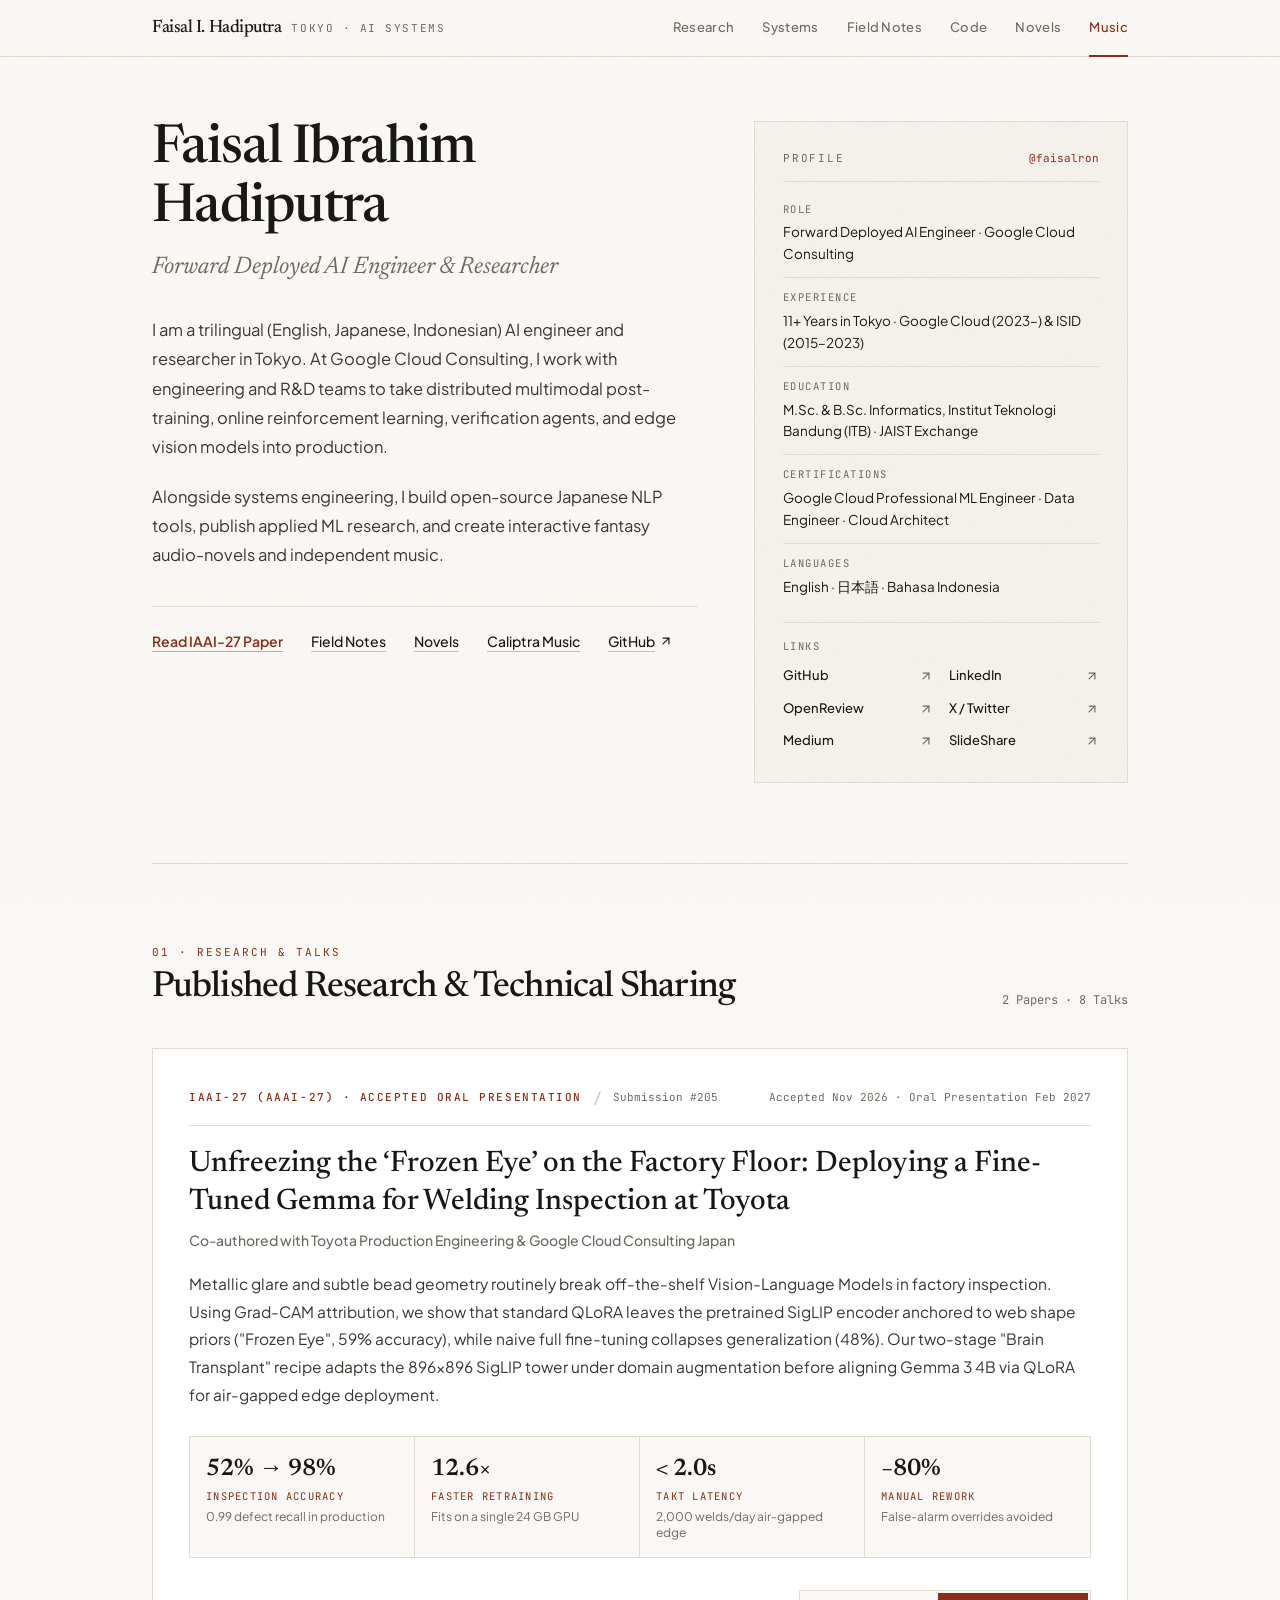
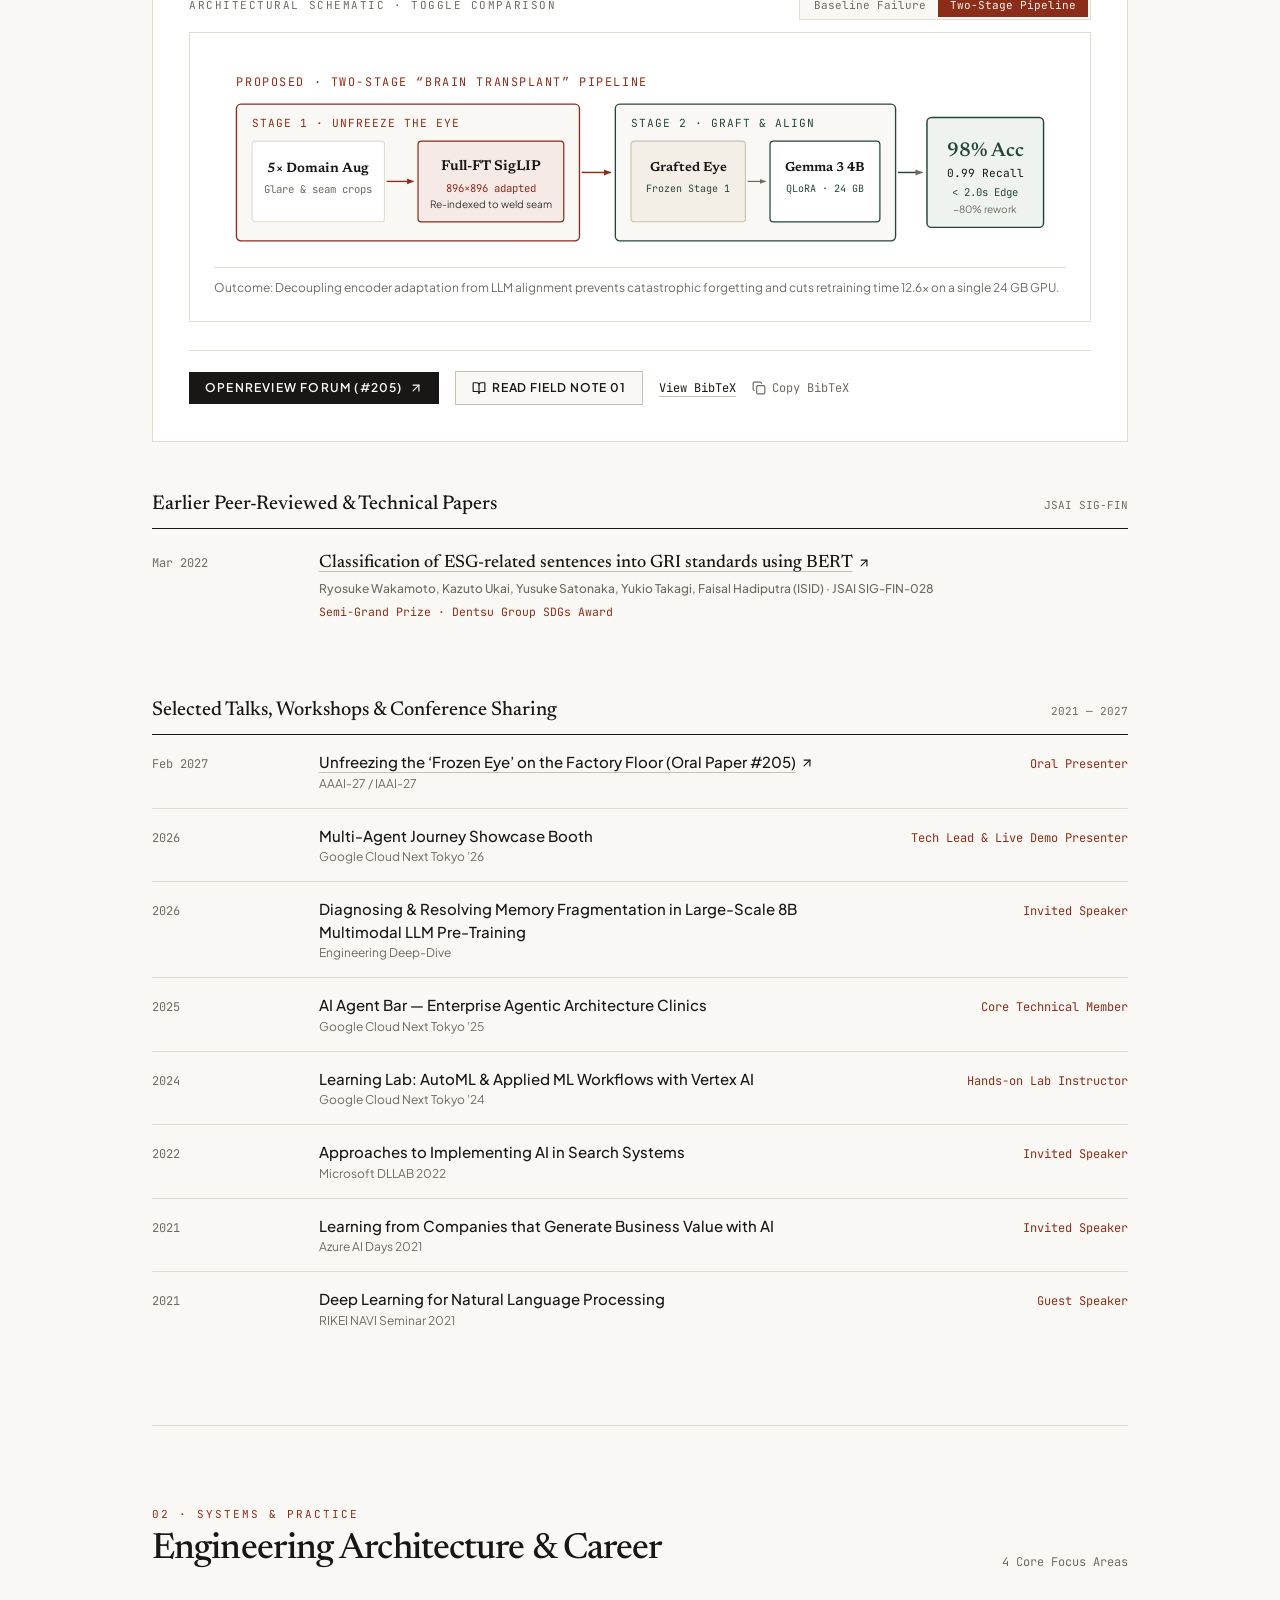
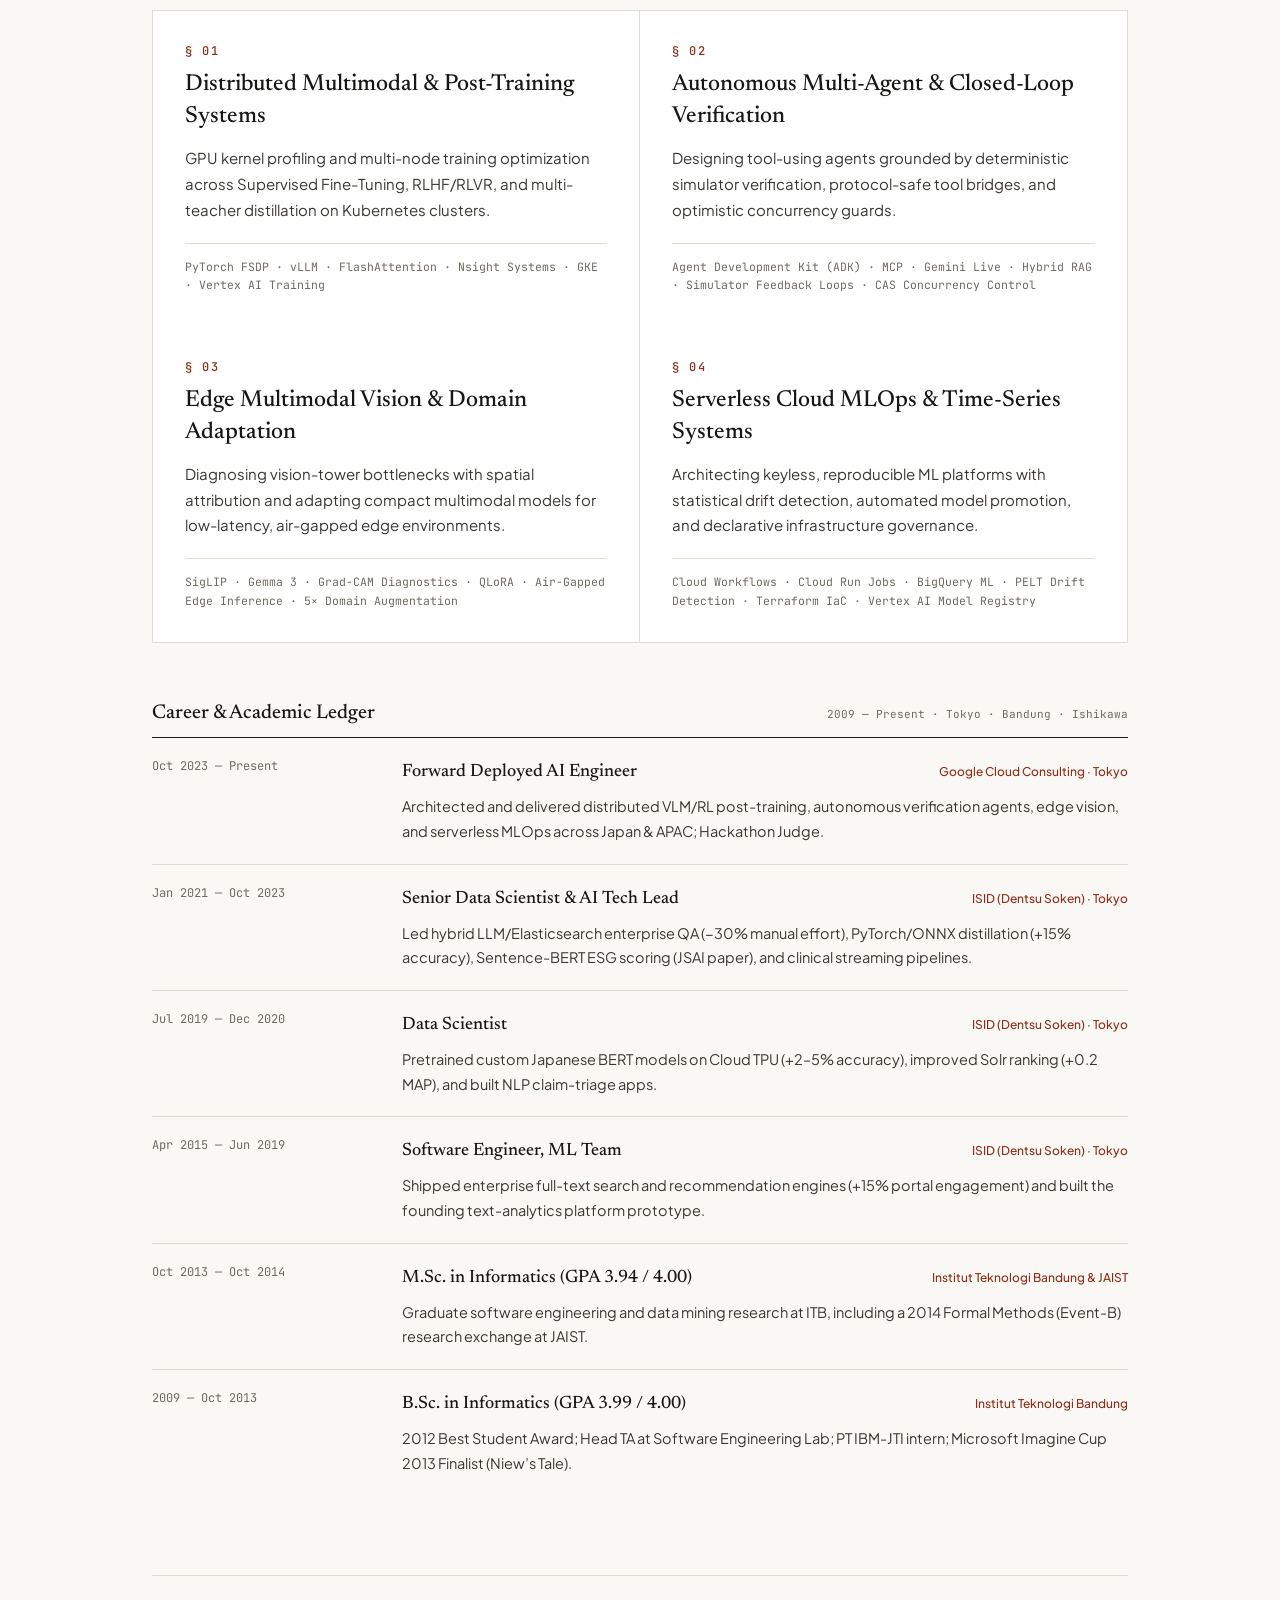
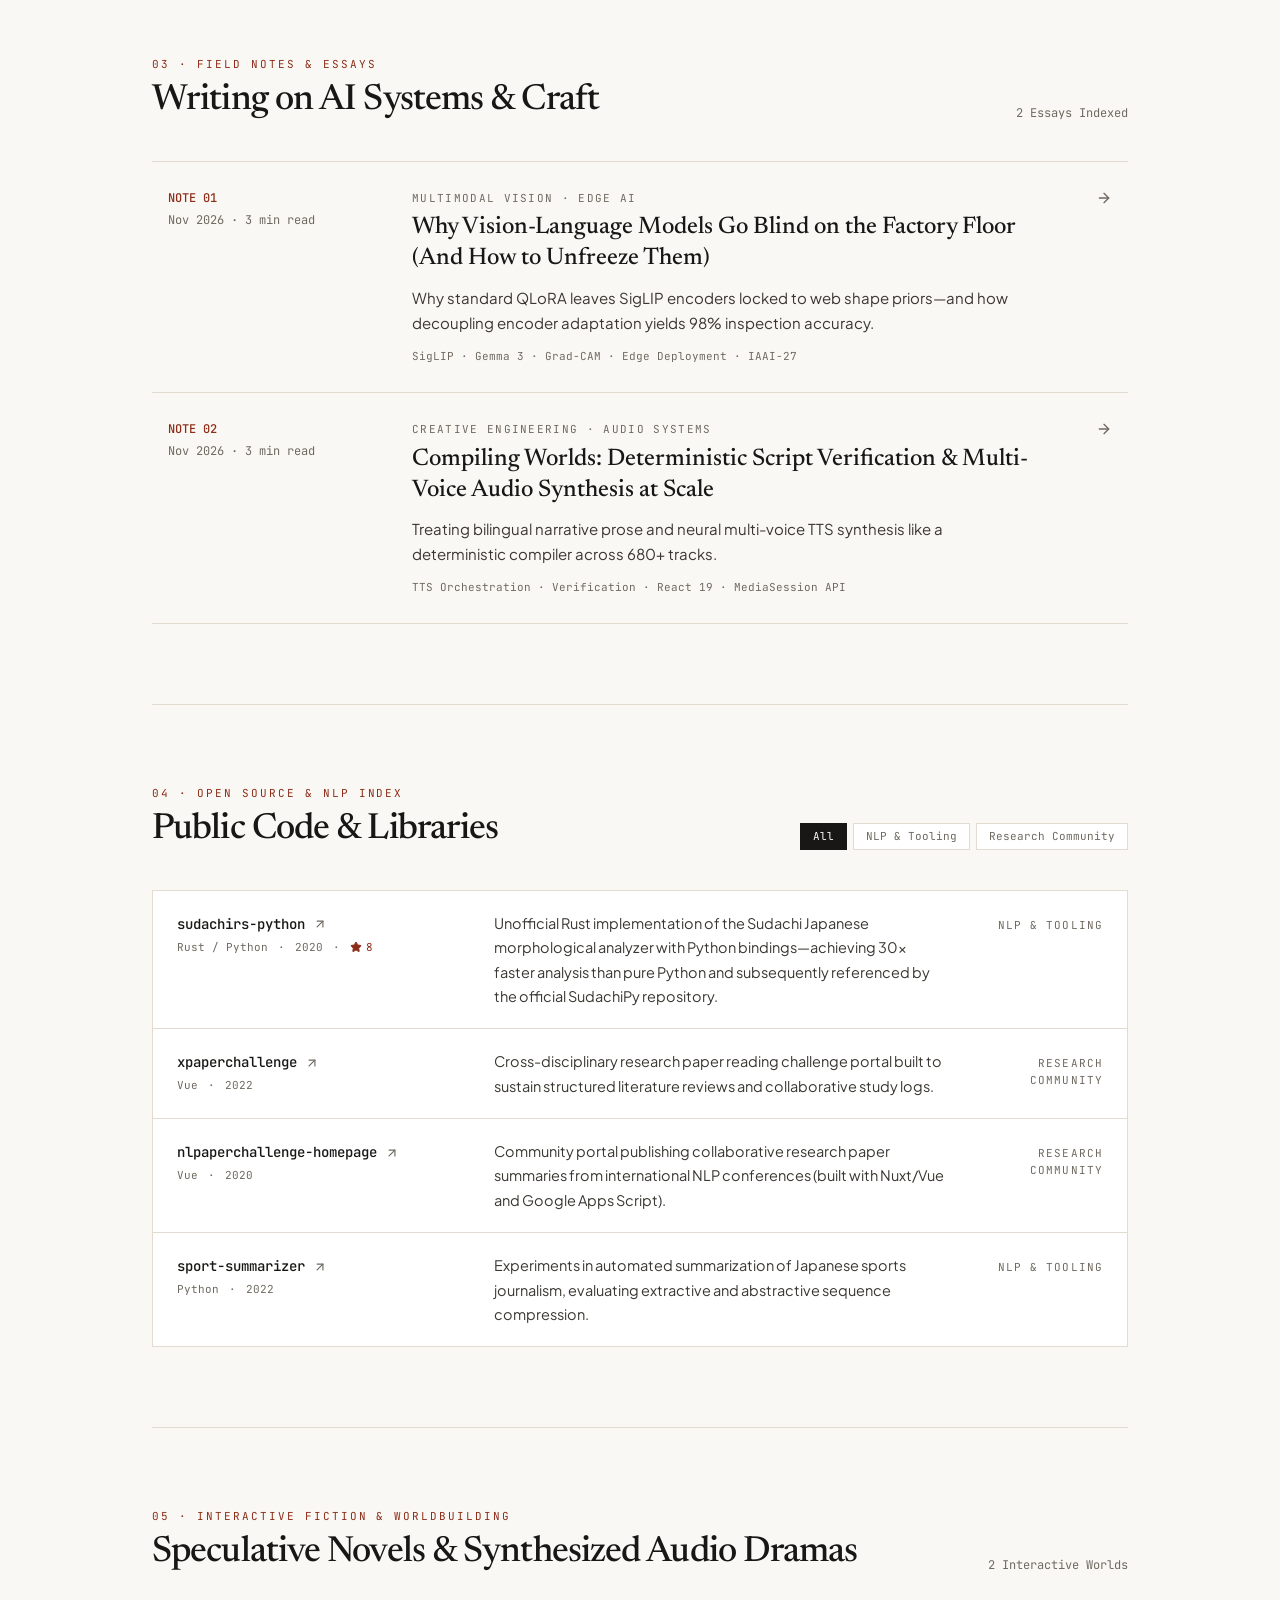
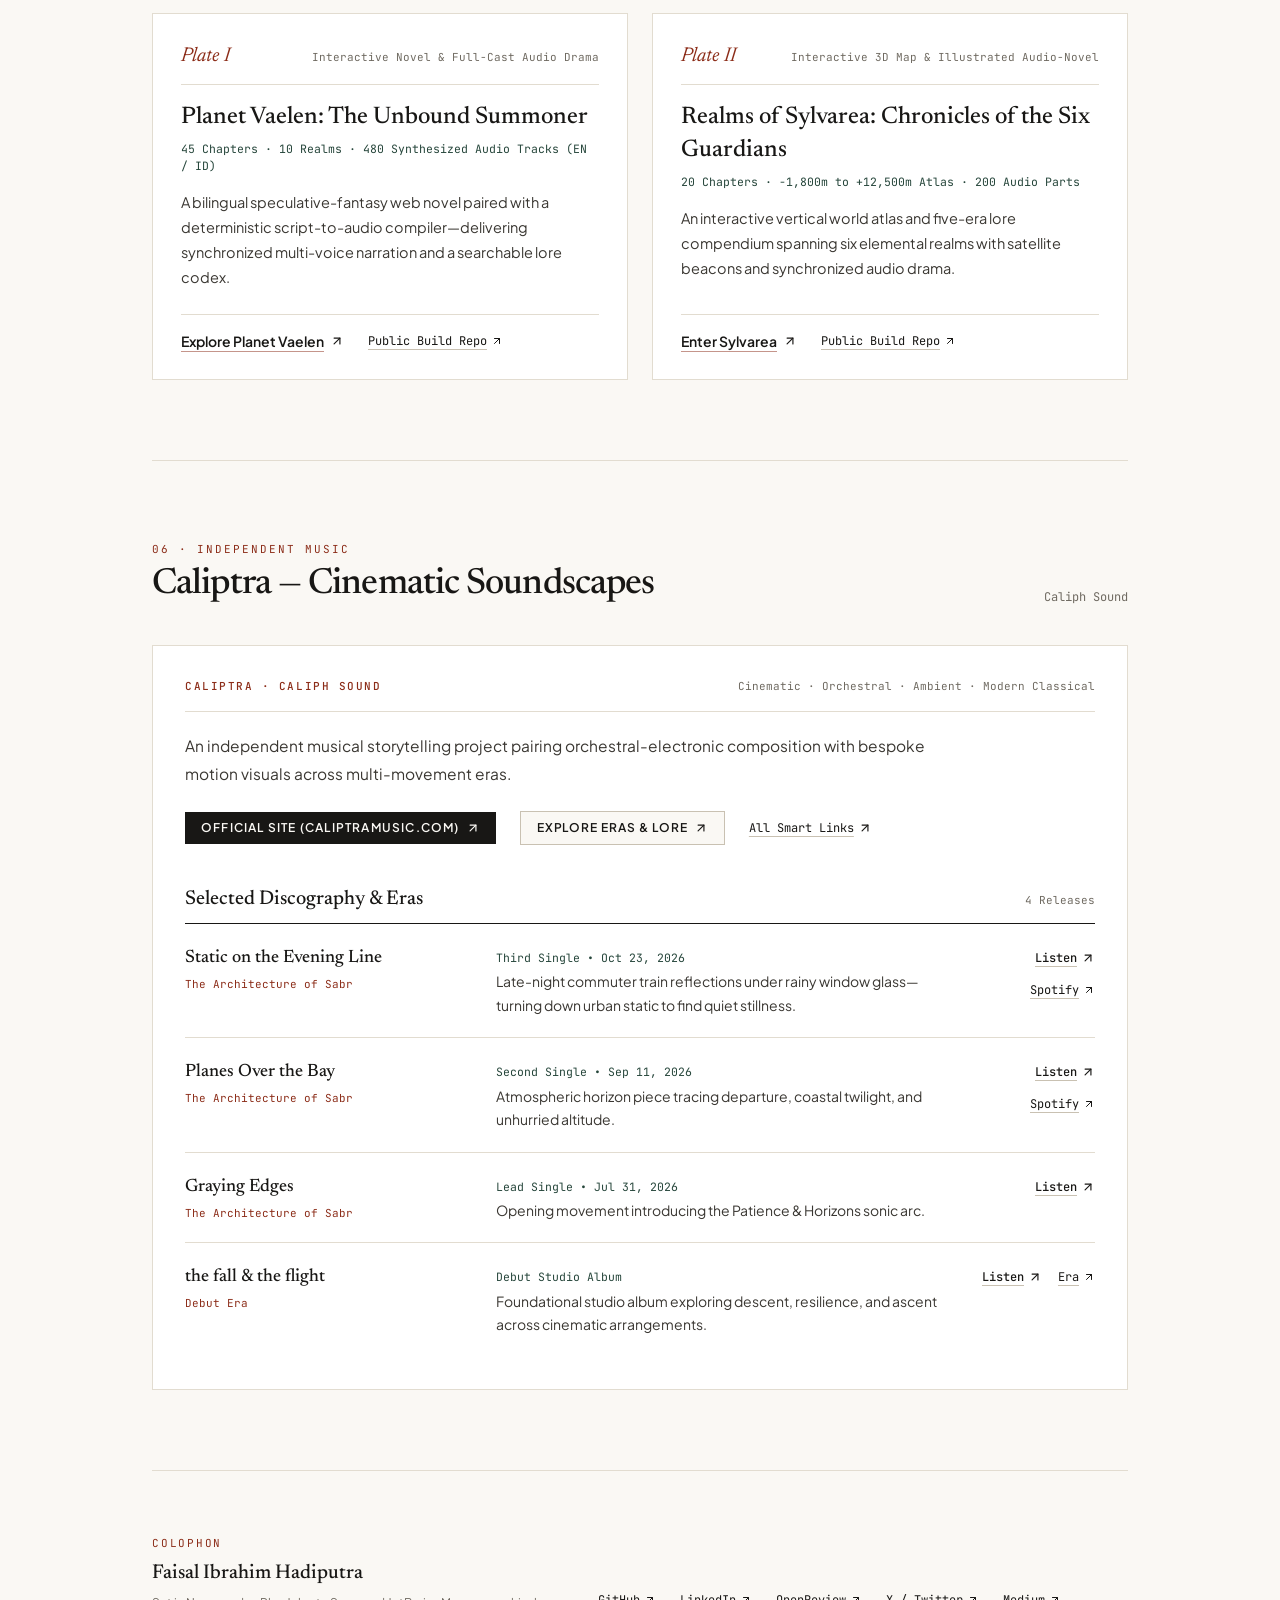
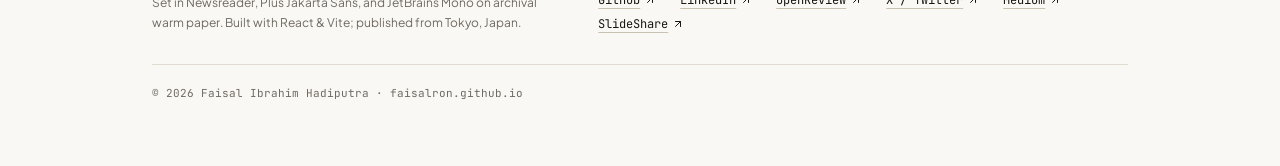
==== index.html @ 66252d09 "chore(deploy): publish production bundle (2026-11-15 04:46:00 UTC)" ====
<!doctype html>
<html lang="en" class="scroll-smooth">
  <head>
    <meta charset="UTF-8" />
    <meta name="viewport" content="width=device-width, initial-scale=1.0" />
    <title>Faisal Ibrahim Hadiputra — Forward Deployed AI Engineer &amp; Researcher</title>
    <meta
      name="description"
      content="Personal website of Faisal Ibrahim Hadiputra, Forward Deployed AI Engineer and Researcher in Tokyo — applied AI research, multimodal &amp; agentic systems, open-source Japanese NLP, interactive audio-novels, and Caliptra music."
    />
    <meta name="author" content="Faisal Ibrahim Hadiputra" />
    <link rel="canonical" href="https://faisalron.github.io/" />
    <link rel="icon" type="image/svg+xml" href="./favicon.svg" />

    <!-- Open Graph -->
    <meta property="og:type" content="profile" />
    <meta property="og:locale" content="en_US" />
    <meta property="og:url" content="https://faisalron.github.io/" />
    <meta property="og:title" content="Faisal Ibrahim Hadiputra — Forward Deployed AI Engineer &amp; Researcher" />
    <meta
      property="og:description"
      content="Applied AI research (IAAI-27 Oral), multimodal &amp; agentic systems, open-source Japanese NLP, interactive fantasy audio-novels, and Caliptra music by Faisal Ibrahim Hadiputra in Tokyo."
    />
    <meta property="og:site_name" content="Faisal Ibrahim Hadiputra" />

    <!-- Twitter / X -->
    <meta name="twitter:card" content="summary" />
    <meta name="twitter:creator" content="@faisal_putra" />
    <meta name="twitter:title" content="Faisal Ibrahim Hadiputra — Forward Deployed AI Engineer &amp; Researcher" />
    <meta
      name="twitter:description"
      content="Applied AI research (IAAI-27 Oral), multimodal &amp; agentic systems, open-source Japanese NLP, interactive fantasy audio-novels, and Caliptra music by Faisal Ibrahim Hadiputra in Tokyo."
    />

    <!-- Typography: Newsreader (Editorial Serif), Plus Jakarta Sans, JetBrains Mono -->
    <link rel="preconnect" href="https://fonts.googleapis.com" />
    <link rel="preconnect" href="https://fonts.gstatic.com" crossorigin />
    <link
      href="https://fonts.googleapis.com/css2?family=JetBrains+Mono:wght@400;500&family=Newsreader:ital,opsz,wght@0,6..72,400;0,6..72,500;0,6..72,600;1,6..72,400;1,6..72,500&family=Plus+Jakarta+Sans:wght@400;500;600;700&display=swap"
      rel="stylesheet"
    />

    <!-- Schema.org JSON-LD Graph -->
    <script type="application/ld+json">
      {
        "@context": "https://schema.org",
        "@graph": [
          {
            "@type": "ProfilePage",
            "@id": "https://faisalron.github.io/#profilepage",
            "url": "https://faisalron.github.io/",
            "name": "Faisal Ibrahim Hadiputra — Forward Deployed AI Engineer & Researcher",
            "dateModified": "2026-11-15",
            "inLanguage": "en",
            "isPartOf": {
              "@id": "https://faisalron.github.io/#website"
            },
            "mainEntity": {
              "@id": "https://faisalron.github.io/#person"
            }
          },
          {
            "@type": "WebSite",
            "@id": "https://faisalron.github.io/#website",
            "url": "https://faisalron.github.io/",
            "name": "Faisal Ibrahim Hadiputra",
            "inLanguage": "en",
            "publisher": {
              "@id": "https://faisalron.github.io/#person"
            }
          },
          {
            "@type": "Person",
            "@id": "https://faisalron.github.io/#person",
            "name": "Faisal Ibrahim Hadiputra",
            "givenName": "Faisal",
            "familyName": "Hadiputra",
            "alternateName": ["Faisal Hadiputra", "faisalron"],
            "url": "https://faisalron.github.io/",
            "jobTitle": "Forward Deployed AI Engineer",
            "description": "Trilingual Forward Deployed AI Engineer and Researcher at Google Cloud Consulting in Tokyo specializing in multimodal vision-language models, agentic verification, cloud MLOps, and Japanese NLP.",
            "worksFor": {
              "@type": "Organization",
              "name": "Google Cloud Consulting"
            },
            "alumniOf": [
              {
                "@type": "CollegeOrUniversity",
                "name": "Institut Teknologi Bandung"
              },
              {
                "@type": "CollegeOrUniversity",
                "name": "Japan Advanced Institute of Science and Technology"
              }
            ],
            "homeLocation": {
              "@type": "Place",
              "name": "Tokyo, Japan"
            },
            "knowsLanguage": ["en", "ja", "id"],
            "knowsAbout": [
              "Artificial Intelligence",
              "Vision-Language Models",
              "Multimodal Machine Learning",
              "Agentic AI Systems",
              "Natural Language Processing",
              "Cloud MLOps"
            ],
            "hasCredential": [
              {
                "@type": "EducationalOccupationalCredential",
                "credentialCategory": "certification",
                "name": "Google Cloud Professional Machine Learning Engineer",
                "recognizedBy": {
                  "@type": "Organization",
                  "name": "Google Cloud"
                }
              },
              {
                "@type": "EducationalOccupationalCredential",
                "credentialCategory": "certification",
                "name": "Google Cloud Professional Data Engineer",
                "recognizedBy": {
                  "@type": "Organization",
                  "name": "Google Cloud"
                }
              },
              {
                "@type": "EducationalOccupationalCredential",
                "credentialCategory": "certification",
                "name": "Google Cloud Professional Cloud Architect",
                "recognizedBy": {
                  "@type": "Organization",
                  "name": "Google Cloud"
                }
              }
            ],
            "sameAs": [
              "https://github.com/faisalron",
              "https://www.linkedin.com/in/faisal-hadiputra-06653a82/",
              "https://openreview.net/forum?id=CTrI8fFApP",
              "https://x.com/faisal_putra",
              "https://medium.com/@faisalhadiputra",
              "https://www.slideshare.net/FaisalHadiputra",
              "https://caliptramusic.com/"
            ]
          },
          {
            "@type": "ScholarlyArticle",
            "@id": "https://faisalron.github.io/#paper-iaai27",
            "headline": "Unfreezing the 'Frozen Eye' on the Factory Floor: Deploying a Fine-Tuned Gemma for Welding Inspection at Toyota",
            "url": "https://openreview.net/forum?id=CTrI8fFApP",
            "datePublished": "2026-11",
            "author": {
              "@id": "https://faisalron.github.io/#person"
            }
          },
          {
            "@type": "ScholarlyArticle",
            "@id": "https://faisalron.github.io/#paper-jsai2022",
            "headline": "Classification of ESG-related sentences into GRI standards using BERT",
            "url": "https://www.jstage.jst.go.jp/article/jsaisigtwo/2022/FIN-028/2022_144/_article/-char/en",
            "datePublished": "2022-03-12",
            "author": {
              "@id": "https://faisalron.github.io/#person"
            }
          },
          {
            "@type": "TechArticle",
            "@id": "https://faisalron.github.io/#note-frozen-eye",
            "headline": "Why Vision-Language Models Go Blind on the Factory Floor (And How to Unfreeze Them)",
            "url": "https://faisalron.github.io/#note/unfreezing-the-frozen-eye",
            "datePublished": "2026-11",
            "author": {
              "@id": "https://faisalron.github.io/#person"
            }
          },
          {
            "@type": "TechArticle",
            "@id": "https://faisalron.github.io/#note-audiobooks",
            "headline": "Compiling Worlds: Deterministic Script Verification & Multi-Voice Audio Synthesis at Scale",
            "url": "https://faisalron.github.io/#note/engineering-interactive-audiobooks",
            "datePublished": "2026-11",
            "author": {
              "@id": "https://faisalron.github.io/#person"
            }
          },
          {
            "@type": "SoftwareSourceCode",
            "@id": "https://faisalron.github.io/#repo-sudachirs-python",
            "name": "sudachirs-python",
            "codeRepository": "https://github.com/faisalron/sudachirs-python",
            "programmingLanguage": ["Rust", "Python"],
            "author": {
              "@id": "https://faisalron.github.io/#person"
            }
          },
          {
            "@type": "CreativeWork",
            "@id": "https://faisalron.github.io/#world-vaelen",
            "name": "Planet Vaelen: The Unbound Summoner",
            "url": "https://faisalron.github.io/ren_website-public/",
            "author": {
              "@id": "https://faisalron.github.io/#person"
            }
          },
          {
            "@type": "CreativeWork",
            "@id": "https://faisalron.github.io/#world-sylvarea",
            "name": "Realms of Sylvarea: Chronicles of the Six Guardians",
            "url": "https://faisalron.github.io/sylvarea_website-public/",
            "author": {
              "@id": "https://faisalron.github.io/#person"
            }
          },
          {
            "@type": "MusicGroup",
            "@id": "https://caliptramusic.com/#artist",
            "name": "Caliptra",
            "url": "https://caliptramusic.com/",
            "founder": {
              "@id": "https://faisalron.github.io/#person"
            },
            "genre": ["Cinematic", "Orchestral", "Ambient", "Modern Classical"]
          }
        ]
      }
    </script>
    <script type="module" crossorigin src="./assets/index-DHtg42k3.js"></script>
    <link rel="stylesheet" crossorigin href="./assets/index-CsmoCLH0.css">
  </head>
  <body class="bg-[#FAF8F4] text-[#3A3732] antialiased selection:bg-[#F5EAE6] selection:text-[#8C2D19]">
    <div id="root"></div>
  </body>
</html>
---- assets/index-CsmoCLH0.css ----
@layer properties{@supports (((-webkit-hyphens:none)) and (not (margin-trim:inline))) or ((-moz-orient:inline) and (not (color:rgb(from red r g b)))){*,:before,:after,::backdrop{--tw-space-y-reverse:0;--tw-divide-x-reverse:0;--tw-border-style:solid;--tw-divide-y-reverse:0;--tw-leading:initial;--tw-font-weight:initial;--tw-tracking:initial;--tw-backdrop-blur:initial;--tw-backdrop-brightness:initial;--tw-backdrop-contrast:initial;--tw-backdrop-grayscale:initial;--tw-backdrop-hue-rotate:initial;--tw-backdrop-invert:initial;--tw-backdrop-opacity:initial;--tw-backdrop-saturate:initial;--tw-backdrop-sepia:initial;--tw-duration:initial;--tw-ease:initial;--tw-translate-x:0;--tw-translate-y:0;--tw-translate-z:0}}}@layer theme{:root,:host{--font-sans:-apple-system, BlinkMacSystemFont, "Segoe UI", Roboto, "Helvetica Neue", "Noto Sans", Arial, sans-serif, "Apple Color Emoji", "Segoe UI Emoji", "Segoe UI Symbol", "Noto Color Emoji";--font-mono:ui-monospace, SFMono-Regular, Menlo, Monaco, Consolas, "Liberation Mono", "Courier New", monospace;--spacing:.25rem;--container-md:28rem;--container-3xl:48rem;--text-xs:.75rem;--text-xs--line-height:calc(1 / .75);--text-sm:.875rem;--text-sm--line-height:calc(1.25 / .875);--text-lg:1.125rem;--text-lg--line-height:calc(1.75 / 1.125);--text-xl:1.25rem;--text-xl--line-height:calc(1.75 / 1.25);--text-2xl:1.5rem;--text-2xl--line-height:calc(2 / 1.5);--text-3xl:1.875rem;--text-3xl--line-height: 1.2 ;--text-4xl:2.25rem;--text-4xl--line-height:calc(2.5 / 2.25);--font-weight-medium:500;--font-weight-semibold:600;--tracking-tight:-.025em;--tracking-wide:.025em;--tracking-wider:.05em;--leading-snug:1.375;--leading-relaxed:1.625;--ease-out:cubic-bezier(0, 0, .2, 1);--blur-md:12px;--default-transition-duration:.15s;--default-transition-timing-function:cubic-bezier(.4, 0, .2, 1);--default-font-family:var(--font-sans);--default-mono-font-family:var(--font-mono)}}@layer base{*,:after,:before,::backdrop{box-sizing:border-box;border:0 solid;margin:0;padding:0}::file-selector-button{box-sizing:border-box;border:0 solid;margin:0;padding:0}html,:host{-webkit-text-size-adjust:100%;tab-size:4;line-height:1.5;font-family:var(--default-font-family,-apple-system, BlinkMacSystemFont, "Segoe UI", Roboto, "Helvetica Neue", "Noto Sans", Arial, sans-serif, "Apple Color Emoji", "Segoe UI Emoji", "Segoe UI Symbol", "Noto Color Emoji");font-feature-settings:var(--default-font-feature-settings,normal);font-variation-settings:var(--default-font-variation-settings,normal);-webkit-tap-highlight-color:transparent}hr{height:0;color:inherit;border-top-width:1px}abbr:where([title]){-webkit-text-decoration:underline dotted;text-decoration:underline dotted}h1,h2,h3,h4,h5,h6{font-size:inherit;font-weight:inherit}a{color:inherit;-webkit-text-decoration:inherit;text-decoration:inherit}b,strong{font-weight:bolder}code,kbd,samp,pre{font-family:var(--default-mono-font-family,ui-monospace, SFMono-Regular, Menlo, Monaco, Consolas, "Liberation Mono", "Courier New", monospace);font-feature-settings:var(--default-mono-font-feature-settings,normal);font-variation-settings:var(--default-mono-font-variation-settings,normal);font-size:1em}small{font-size:80%}sub,sup{vertical-align:baseline;font-size:75%;line-height:0;position:relative}sub{bottom:-.25em}sup{top:-.5em}table{text-indent:0;border-color:inherit;border-collapse:collapse}:-moz-focusring:where(:not(iframe)){outline:auto}progress{vertical-align:baseline}summary{display:list-item}ol,ul,menu{list-style:none}img,svg,video,canvas,audio,iframe,embed,object{vertical-align:middle;display:block}img,video{max-width:100%;height:auto}button,input,select,optgroup,textarea{font:inherit;font-feature-settings:inherit;font-variation-settings:inherit;letter-spacing:inherit;color:inherit;opacity:1;background-color:#0000;border-radius:0}::file-selector-button{font:inherit;font-feature-settings:inherit;font-variation-settings:inherit;letter-spacing:inherit;color:inherit;opacity:1;background-color:#0000;border-radius:0}:where(select:is([multiple],[size])) optgroup{font-weight:bolder}:where(select:is([multiple],[size])) optgroup option{padding-inline-start:20px}::file-selector-button{margin-inline-end:4px}::placeholder{opacity:1}@supports (not ((-webkit-appearance:-apple-pay-button))) or (contain-intrinsic-size:1px){::placeholder{color:currentColor}@supports (color:color-mix(in lab,red,red)){::placeholder{color:color-mix(in oklab,currentcolor 50%,transparent)}}}textarea{resize:vertical}::-webkit-search-decoration{-webkit-appearance:none}::-webkit-date-and-time-value{min-height:1lh;text-align:inherit}::-webkit-datetime-edit{display:inline-flex}::-webkit-datetime-edit-fields-wrapper{padding:0}::-webkit-datetime-edit{padding-block:0}::-webkit-datetime-edit-year-field{padding-block:0}::-webkit-datetime-edit-month-field{padding-block:0}::-webkit-datetime-edit-day-field{padding-block:0}::-webkit-datetime-edit-hour-field{padding-block:0}::-webkit-datetime-edit-minute-field{padding-block:0}::-webkit-datetime-edit-second-field{padding-block:0}::-webkit-datetime-edit-millisecond-field{padding-block:0}::-webkit-datetime-edit-meridiem-field{padding-block:0}::-webkit-calendar-picker-indicator{line-height:1}:-moz-ui-invalid{box-shadow:none}button,input:where([type=button],[type=reset],[type=submit]){appearance:button}::file-selector-button{appearance:button}::-webkit-inner-spin-button{height:auto}::-webkit-outer-spin-button{height:auto}[hidden]:where(:not([hidden=until-found])){display:none!important}html{background-color:var(--bg-paper);color:var(--ink-body);font-feature-settings:"kern" 1,"liga" 1;-webkit-font-smoothing:antialiased;-moz-osx-font-smoothing:grayscale;font-family:Plus Jakarta Sans,-apple-system,BlinkMacSystemFont,Segoe UI,sans-serif}body{background-color:var(--bg-paper);color:var(--ink-body);position:relative;overflow-x:hidden}h1,h2,h3,h4,.font-serif-editorial{font-feature-settings:"kern" 1,"liga" 1,"onum" 1;font-family:Newsreader,Georgia,Times New Roman,serif}code,pre,.font-mono-editorial{font-variant-numeric:tabular-nums;font-family:JetBrains Mono,ui-monospace,SFMono-Regular,Menlo,Monaco,Consolas,monospace}}@layer components;@layer utilities{.visible{visibility:visible}.absolute{position:absolute}.relative{position:relative}.static{position:static}.sticky{position:sticky}.inset-x-0{inset-inline:0}.top-0{top:0}.-bottom-\[15px\]{bottom:-15px}.z-30{z-index:30}.mx-auto{margin-inline:auto}.mt-0\.5{margin-top:calc(var(--spacing) * .5)}.mt-1{margin-top:var(--spacing)}.mt-1\.5{margin-top:calc(var(--spacing) * 1.5)}.mt-2{margin-top:calc(var(--spacing) * 2)}.mt-2\.5{margin-top:calc(var(--spacing) * 2.5)}.mt-3{margin-top:calc(var(--spacing) * 3)}.mt-4{margin-top:calc(var(--spacing) * 4)}.mt-5{margin-top:calc(var(--spacing) * 5)}.mt-6{margin-top:calc(var(--spacing) * 6)}.mt-7{margin-top:calc(var(--spacing) * 7)}.mt-8{margin-top:calc(var(--spacing) * 8)}.mt-9{margin-top:calc(var(--spacing) * 9)}.mt-10{margin-top:calc(var(--spacing) * 10)}.mt-12{margin-top:calc(var(--spacing) * 12)}.mt-14{margin-top:calc(var(--spacing) * 14)}.mb-3{margin-bottom:calc(var(--spacing) * 3)}.block{display:block}.contents{display:contents}.flex{display:flex}.grid{display:grid}.hidden{display:none}.inline-flex{display:inline-flex}.h-3{height:calc(var(--spacing) * 3)}.h-3\.5{height:calc(var(--spacing) * 3.5)}.h-4{height:calc(var(--spacing) * 4)}.h-9{height:calc(var(--spacing) * 9)}.h-\[1\.5px\]{height:1.5px}.h-\[2px\]{height:2px}.h-auto{height:auto}.h-full{height:100%}.min-h-screen{min-height:100vh}.w-3{width:calc(var(--spacing) * 3)}.w-3\.5{width:calc(var(--spacing) * 3.5)}.w-4{width:calc(var(--spacing) * 4)}.w-9{width:calc(var(--spacing) * 9)}.w-full{width:100%}.max-w-3xl{max-width:var(--container-3xl)}.max-w-\[740px\]{max-width:740px}.max-w-\[1040px\]{max-width:1040px}.max-w-md{max-width:var(--container-md)}.shrink-0{flex-shrink:0}.grid-cols-1{grid-template-columns:repeat(1,minmax(0,1fr))}.grid-cols-2{grid-template-columns:repeat(2,minmax(0,1fr))}.flex-col{flex-direction:column}.flex-wrap{flex-wrap:wrap}.items-baseline{align-items:baseline}.items-center{align-items:center}.justify-between{justify-content:space-between}.justify-center{justify-content:center}.justify-end{justify-content:flex-end}.gap-1{gap:var(--spacing)}.gap-1\.5{gap:calc(var(--spacing) * 1.5)}.gap-2{gap:calc(var(--spacing) * 2)}.gap-2\.5{gap:calc(var(--spacing) * 2.5)}.gap-3{gap:calc(var(--spacing) * 3)}.gap-4{gap:calc(var(--spacing) * 4)}.gap-6{gap:calc(var(--spacing) * 6)}.gap-7{gap:calc(var(--spacing) * 7)}.gap-8{gap:calc(var(--spacing) * 8)}.gap-12{gap:calc(var(--spacing) * 12)}:where(.space-y-4>:not(:last-child)){--tw-space-y-reverse:0;margin-block-start:calc(calc(var(--spacing) * 4) * var(--tw-space-y-reverse));margin-block-end:calc(calc(var(--spacing) * 4) * calc(1 - var(--tw-space-y-reverse)))}:where(.space-y-5>:not(:last-child)){--tw-space-y-reverse:0;margin-block-start:calc(calc(var(--spacing) * 5) * var(--tw-space-y-reverse));margin-block-end:calc(calc(var(--spacing) * 5) * calc(1 - var(--tw-space-y-reverse)))}:where(.space-y-10>:not(:last-child)){--tw-space-y-reverse:0;margin-block-start:calc(calc(var(--spacing) * 10) * var(--tw-space-y-reverse));margin-block-end:calc(calc(var(--spacing) * 10) * calc(1 - var(--tw-space-y-reverse)))}.gap-x-3{column-gap:calc(var(--spacing) * 3)}.gap-x-4{column-gap:calc(var(--spacing) * 4)}.gap-x-6{column-gap:calc(var(--spacing) * 6)}.gap-x-7{column-gap:calc(var(--spacing) * 7)}.gap-y-1{row-gap:var(--spacing)}.gap-y-2{row-gap:calc(var(--spacing) * 2)}.gap-y-3{row-gap:calc(var(--spacing) * 3)}:where(.divide-x>:not(:last-child)){--tw-divide-x-reverse:0;border-inline-style:var(--tw-border-style);border-inline-start-width:calc(1px * var(--tw-divide-x-reverse));border-inline-end-width:calc(1px * calc(1 - var(--tw-divide-x-reverse)))}:where(.divide-y>:not(:last-child)){--tw-divide-y-reverse:0;border-bottom-style:var(--tw-border-style);border-top-style:var(--tw-border-style);border-top-width:calc(1px * var(--tw-divide-y-reverse));border-bottom-width:calc(1px * calc(1 - var(--tw-divide-y-reverse)))}:where(.divide-\[\#E2DCD0\]>:not(:last-child)){border-color:#e2dcd0}.overflow-hidden{overflow:hidden}.overflow-x-auto{overflow-x:auto}.scroll-smooth{scroll-behavior:smooth}.border{border-style:var(--tw-border-style);border-width:1px}.border-y{border-block-style:var(--tw-border-style);border-block-width:1px}.border-t{border-top-style:var(--tw-border-style);border-top-width:1px}.border-b{border-bottom-style:var(--tw-border-style);border-bottom-width:1px}.border-l-2{border-left-style:var(--tw-border-style);border-left-width:2px}.border-\[\#8C2D19\]{border-color:#8c2d19}.border-\[\#181715\]{border-color:#181715}.border-\[\#C9C1B2\]{border-color:#c9c1b2}.border-\[\#E2DCD0\]{border-color:#e2dcd0}.border-transparent{border-color:#0000}.bg-\[\#8C2D19\]{background-color:#8c2d19}.bg-\[\#181715\]{background-color:#181715}.bg-\[\#E2DCD0\]\/60{background-color:#e2dcd099}.bg-\[\#F3EFE7\]\/65{background-color:#f3efe7a6}.bg-\[\#F3EFE7\]\/75{background-color:#f3efe7bf}.bg-\[\#FAF8F4\]{background-color:#faf8f4}.bg-\[\#FAF8F4\]\/92{background-color:#faf8f4eb}.bg-\[\#FFFFFF\]{background-color:#fff}.fill-current{fill:currentColor}.p-0\.5{padding:calc(var(--spacing) * .5)}.p-4{padding:calc(var(--spacing) * 4)}.p-5{padding:calc(var(--spacing) * 5)}.p-6{padding:calc(var(--spacing) * 6)}.px-3{padding-inline:calc(var(--spacing) * 3)}.px-4{padding-inline:calc(var(--spacing) * 4)}.px-5{padding-inline:calc(var(--spacing) * 5)}.py-0\.5{padding-block:calc(var(--spacing) * .5)}.py-1{padding-block:var(--spacing)}.py-1\.5{padding-block:calc(var(--spacing) * 1.5)}.py-2{padding-block:calc(var(--spacing) * 2)}.py-2\.5{padding-block:calc(var(--spacing) * 2.5)}.py-3{padding-block:calc(var(--spacing) * 3)}.py-3\.5{padding-block:calc(var(--spacing) * 3.5)}.py-4{padding-block:calc(var(--spacing) * 4)}.py-5{padding-block:calc(var(--spacing) * 5)}.py-7{padding-block:calc(var(--spacing) * 7)}.py-12{padding-block:calc(var(--spacing) * 12)}.py-14{padding-block:calc(var(--spacing) * 14)}.py-16{padding-block:calc(var(--spacing) * 16)}.pt-2\.5{padding-top:calc(var(--spacing) * 2.5)}.pt-3\.5{padding-top:calc(var(--spacing) * 3.5)}.pt-4{padding-top:calc(var(--spacing) * 4)}.pt-5{padding-top:calc(var(--spacing) * 5)}.pt-6{padding-top:calc(var(--spacing) * 6)}.pt-8{padding-top:calc(var(--spacing) * 8)}.pt-12{padding-top:calc(var(--spacing) * 12)}.pb-2\.5{padding-bottom:calc(var(--spacing) * 2.5)}.pb-3\.5{padding-bottom:calc(var(--spacing) * 3.5)}.pb-4{padding-bottom:calc(var(--spacing) * 4)}.pb-8{padding-bottom:calc(var(--spacing) * 8)}.pb-16{padding-bottom:calc(var(--spacing) * 16)}.text-left{text-align:left}.text-2xl{font-size:var(--text-2xl);line-height:var(--tw-leading,var(--text-2xl--line-height))}.text-3xl{font-size:var(--text-3xl);line-height:var(--tw-leading,var(--text-3xl--line-height))}.text-lg{font-size:var(--text-lg);line-height:var(--tw-leading,var(--text-lg--line-height))}.text-sm{font-size:var(--text-sm);line-height:var(--tw-leading,var(--text-sm--line-height))}.text-xl{font-size:var(--text-xl);line-height:var(--tw-leading,var(--text-xl--line-height))}.text-xs{font-size:var(--text-xs);line-height:var(--tw-leading,var(--text-xs--line-height))}.text-\[1\.5rem\]{font-size:1.5rem}.text-\[1\.45rem\]{font-size:1.45rem}.text-\[2\.45rem\]{font-size:2.45rem}.text-\[10\.5px\]{font-size:10.5px}.text-\[11\.5px\]{font-size:11.5px}.text-\[11px\]{font-size:11px}.text-\[13\.5px\]{font-size:13.5px}.text-\[13px\]{font-size:13px}.text-\[14\.5px\]{font-size:14.5px}.text-\[14px\]{font-size:14px}.text-\[15\.5px\]{font-size:15.5px}.text-\[15px\]{font-size:15px}.text-\[16\.5px\]{font-size:16.5px}.leading-\[1\.1\]{--tw-leading:1.1;line-height:1.1}.leading-\[1\.3\]{--tw-leading:1.3;line-height:1.3}.leading-\[1\.7\]{--tw-leading:1.7;line-height:1.7}.leading-\[1\.18\]{--tw-leading:1.18;line-height:1.18}.leading-\[1\.28\]{--tw-leading:1.28;line-height:1.28}.leading-\[1\.68\]{--tw-leading:1.68;line-height:1.68}.leading-\[1\.72\]{--tw-leading:1.72;line-height:1.72}.leading-\[1\.78\]{--tw-leading:1.78;line-height:1.78}.leading-\[1\.82\]{--tw-leading:1.82;line-height:1.82}.leading-relaxed{--tw-leading:var(--leading-relaxed);line-height:var(--leading-relaxed)}.leading-snug{--tw-leading:var(--leading-snug);line-height:var(--leading-snug)}.font-medium{--tw-font-weight:var(--font-weight-medium);font-weight:var(--font-weight-medium)}.font-semibold{--tw-font-weight:var(--font-weight-semibold);font-weight:var(--font-weight-semibold)}.tracking-\[-0\.02em\]{--tw-tracking:-.02em;letter-spacing:-.02em}.tracking-\[-0\.015em\]{--tw-tracking:-.015em;letter-spacing:-.015em}.tracking-\[0\.1em\]{--tw-tracking:.1em;letter-spacing:.1em}.tracking-\[0\.08em\]{--tw-tracking:.08em;letter-spacing:.08em}.tracking-\[0\.12em\]{--tw-tracking:.12em;letter-spacing:.12em}.tracking-\[0\.14em\]{--tw-tracking:.14em;letter-spacing:.14em}.tracking-\[0\.15em\]{--tw-tracking:.15em;letter-spacing:.15em}.tracking-\[0\.16em\]{--tw-tracking:.16em;letter-spacing:.16em}.tracking-\[0\.18em\]{--tw-tracking:.18em;letter-spacing:.18em}.tracking-tight{--tw-tracking:var(--tracking-tight);letter-spacing:var(--tracking-tight)}.tracking-wide{--tw-tracking:var(--tracking-wide);letter-spacing:var(--tracking-wide)}.tracking-wider{--tw-tracking:var(--tracking-wider);letter-spacing:var(--tracking-wider)}.text-\[\#3A3732\]{color:#3a3732}.text-\[\#6F6A61\]{color:#6f6a61}.text-\[\#8C2D19\]{color:#8c2d19}.text-\[\#26463B\]{color:#26463b}.text-\[\#181715\]{color:#181715}.text-\[\#C9C1B2\]{color:#c9c1b2}.text-\[\#FAF8F4\]{color:#faf8f4}.uppercase{text-transform:uppercase}.italic{font-style:italic}.underline{text-decoration-line:underline}.decoration-\[\#8C2D19\]\/40{text-decoration-color:#8c2d1966}.decoration-\[\#8C2D19\]\/50{text-decoration-color:#8c2d1980}.underline-offset-4{text-underline-offset:4px}.antialiased{-webkit-font-smoothing:antialiased;-moz-osx-font-smoothing:grayscale}.backdrop-blur-md{--tw-backdrop-blur:blur(var(--blur-md));-webkit-backdrop-filter:var(--tw-backdrop-blur,) var(--tw-backdrop-brightness,) var(--tw-backdrop-contrast,) var(--tw-backdrop-grayscale,) var(--tw-backdrop-hue-rotate,) var(--tw-backdrop-invert,) var(--tw-backdrop-opacity,) var(--tw-backdrop-saturate,) var(--tw-backdrop-sepia,);backdrop-filter:var(--tw-backdrop-blur,) var(--tw-backdrop-brightness,) var(--tw-backdrop-contrast,) var(--tw-backdrop-grayscale,) var(--tw-backdrop-hue-rotate,) var(--tw-backdrop-invert,) var(--tw-backdrop-opacity,) var(--tw-backdrop-saturate,) var(--tw-backdrop-sepia,)}.transition-\[width\]{transition-property:width;transition-timing-function:var(--tw-ease,var(--default-transition-timing-function));transition-duration:var(--tw-duration,var(--default-transition-duration))}.transition-colors{transition-property:color,background-color,border-color,outline-color,text-decoration-color,fill,stroke,--tw-gradient-from,--tw-gradient-via,--tw-gradient-to;transition-timing-function:var(--tw-ease,var(--default-transition-timing-function));transition-duration:var(--tw-duration,var(--default-transition-duration))}.transition-transform{transition-property:transform,translate,scale,rotate;transition-timing-function:var(--tw-ease,var(--default-transition-timing-function));transition-duration:var(--tw-duration,var(--default-transition-duration))}.duration-150{--tw-duration:.15s;transition-duration:.15s}.ease-out{--tw-ease:var(--ease-out);transition-timing-function:var(--ease-out)}@media(hover:hover){.group-hover\:translate-x-0\.5:is(:where(.group):hover *){--tw-translate-x:calc(var(--spacing) * .5);translate:var(--tw-translate-x) var(--tw-translate-y)}.group-hover\:translate-x-1:is(:where(.group):hover *){--tw-translate-x:var(--spacing);translate:var(--tw-translate-x) var(--tw-translate-y)}.group-hover\:-translate-y-0\.5:is(:where(.group):hover *){--tw-translate-y:calc(var(--spacing) * -.5);translate:var(--tw-translate-x) var(--tw-translate-y)}.group-hover\:text-\[\#8C2D19\]:is(:where(.group):hover *){color:#8c2d19}}.selection\:bg-\[\#F5EAE6\] ::selection{background-color:#f5eae6}.selection\:bg-\[\#F5EAE6\]::selection{background-color:#f5eae6}.selection\:text-\[\#8C2D19\] ::selection{color:#8c2d19}.selection\:text-\[\#8C2D19\]::selection{color:#8c2d19}.first\:pt-1:first-child{padding-top:var(--spacing)}.last\:pb-1:last-child{padding-bottom:var(--spacing)}@media(hover:hover){.hover\:border-\[\#8C2D19\]:hover{border-color:#8c2d19}.hover\:border-\[\#C9C1B2\]:hover{border-color:#c9c1b2}.hover\:bg-\[\#8C2D19\]:hover{background-color:#8c2d19}.hover\:bg-\[\#F3EFE7\]\/55:hover{background-color:#f3efe78c}.hover\:bg-\[\#FAF8F4\]:hover{background-color:#faf8f4}.hover\:text-\[\#8C2D19\]:hover{color:#8c2d19}.hover\:text-\[\#181715\]:hover{color:#181715}.hover\:decoration-\[\#8C2D19\]:hover{text-decoration-color:#8c2d19}}@media(min-width:40rem){.sm\:col-span-1{grid-column:span 1/span 1}.sm\:col-span-2{grid-column:span 2/span 2}.sm\:col-span-3{grid-column:span 3/span 3}.sm\:col-span-4{grid-column:span 4/span 4}.sm\:col-span-6{grid-column:span 6/span 6}.sm\:col-span-7{grid-column:span 7/span 7}.sm\:col-span-8{grid-column:span 8/span 8}.sm\:col-span-9{grid-column:span 9/span 9}.sm\:col-span-10{grid-column:span 10/span 10}.sm\:inline{display:inline}.sm\:grid-cols-2{grid-template-columns:repeat(2,minmax(0,1fr))}.sm\:grid-cols-4{grid-template-columns:repeat(4,minmax(0,1fr))}.sm\:grid-cols-12{grid-template-columns:repeat(12,minmax(0,1fr))}.sm\:flex-col{flex-direction:column}.sm\:flex-row{flex-direction:row}.sm\:items-baseline{align-items:baseline}.sm\:items-end{align-items:flex-end}.sm\:justify-end{justify-content:flex-end}.sm\:gap-1\.5{gap:calc(var(--spacing) * 1.5)}.sm\:gap-6{gap:calc(var(--spacing) * 6)}.sm\:gap-8{gap:calc(var(--spacing) * 8)}:where(.sm\:divide-y-0>:not(:last-child)){--tw-divide-y-reverse:0;border-bottom-style:var(--tw-border-style);border-top-style:var(--tw-border-style);border-top-width:calc(0px * var(--tw-divide-y-reverse));border-bottom-width:calc(0px * calc(1 - var(--tw-divide-y-reverse)))}.sm\:p-6{padding:calc(var(--spacing) * 6)}.sm\:p-7{padding:calc(var(--spacing) * 7)}.sm\:p-8{padding:calc(var(--spacing) * 8)}.sm\:p-9{padding:calc(var(--spacing) * 9)}.sm\:px-4{padding-inline:calc(var(--spacing) * 4)}.sm\:px-6{padding-inline:calc(var(--spacing) * 6)}.sm\:px-8{padding-inline:calc(var(--spacing) * 8)}.sm\:py-16{padding-block:calc(var(--spacing) * 16)}.sm\:py-20{padding-block:calc(var(--spacing) * 20)}.sm\:pt-16{padding-top:calc(var(--spacing) * 16)}.sm\:pb-20{padding-bottom:calc(var(--spacing) * 20)}.sm\:text-right{text-align:right}.sm\:text-2xl{font-size:var(--text-2xl);line-height:var(--tw-leading,var(--text-2xl--line-height))}.sm\:text-4xl{font-size:var(--text-4xl);line-height:var(--tw-leading,var(--text-4xl--line-height))}.sm\:text-xl{font-size:var(--text-xl);line-height:var(--tw-leading,var(--text-xl--line-height))}.sm\:text-\[1\.85rem\]{font-size:1.85rem}.sm\:text-\[2\.6rem\]{font-size:2.6rem}.sm\:text-\[3\.35rem\]{font-size:3.35rem}}@media(min-width:48rem){.md\:flex{display:flex}.md\:hidden{display:none}.md\:grid-cols-2{grid-template-columns:repeat(2,minmax(0,1fr))}.md\:border-r{border-right-style:var(--tw-border-style);border-right-width:1px}.md\:border-b{border-bottom-style:var(--tw-border-style);border-bottom-width:1px}.md\:border-b-0{border-bottom-style:var(--tw-border-style);border-bottom-width:0}.md\:border-\[\#E2DCD0\]{border-color:#e2dcd0}}@media(min-width:64rem){.lg\:col-span-5{grid-column:span 5/span 5}.lg\:col-span-7{grid-column:span 7/span 7}.lg\:grid-cols-12{grid-template-columns:repeat(12,minmax(0,1fr))}.lg\:gap-14{gap:calc(var(--spacing) * 14)}}}:root{--bg-paper:#faf8f4;--bg-folio:#f3efe7;--bg-sheet:#fff;--border-hairline:#e2dcd0;--border-strong:#c9c1b2;--ink-primary:#181715;--ink-body:#3a3732;--ink-muted:#6f6a61;--accent-rubric:#8c2d19;--accent-rubric-soft:#f5eae6;--accent-sage:#26463b}.paper-grain-overlay{pointer-events:none;z-index:40;opacity:.024;background-image:url("data:image/svg+xml,%3Csvg viewBox='0 0 240 240' xmlns='http://www.w3.org/2000/svg'%3E%3Cfilter id='paperGrain'%3E%3CfeTurbulence type='fractalNoise' baseFrequency='0.82' numOctaves='3' stitchTiles='stitch'/%3E%3C/filter%3E%3Crect width='100%25' height='100%25' filter='url(%23paperGrain)'/%3E%3C/svg%3E");width:100%;height:100%;position:fixed;inset:0}.tabular-nums-lining{font-variant-numeric:tabular-nums lining-nums}.editorial-link{color:var(--ink-primary);text-decoration:underline;-webkit-text-decoration-color:var(--border-strong);text-decoration-color:var(--border-strong);text-underline-offset:4px;text-decoration-thickness:1px;transition:color .15s,text-decoration-color .15s}.editorial-link:hover{color:var(--accent-rubric);-webkit-text-decoration-color:var(--accent-rubric);text-decoration-color:var(--accent-rubric)}::-webkit-scrollbar{width:8px;height:8px}::-webkit-scrollbar-track{background:var(--bg-paper)}::-webkit-scrollbar-thumb{background:var(--border-strong);border-radius:9999px}::-webkit-scrollbar-thumb:hover{background:var(--ink-muted)}@media print{.paper-grain-overlay,.no-print{display:none!important}body{color:#000!important;background:#fff!important}}@property --tw-space-y-reverse{syntax:"*";inherits:false;initial-value:0}@property --tw-divide-x-reverse{syntax:"*";inherits:false;initial-value:0}@property --tw-border-style{syntax:"*";inherits:false;initial-value:solid}@property --tw-divide-y-reverse{syntax:"*";inherits:false;initial-value:0}@property --tw-leading{syntax:"*";inherits:false}@property --tw-font-weight{syntax:"*";inherits:false}@property --tw-tracking{syntax:"*";inherits:false}@property --tw-backdrop-blur{syntax:"*";inherits:false}@property --tw-backdrop-brightness{syntax:"*";inherits:false}@property --tw-backdrop-contrast{syntax:"*";inherits:false}@property --tw-backdrop-grayscale{syntax:"*";inherits:false}@property --tw-backdrop-hue-rotate{syntax:"*";inherits:false}@property --tw-backdrop-invert{syntax:"*";inherits:false}@property --tw-backdrop-opacity{syntax:"*";inherits:false}@property --tw-backdrop-saturate{syntax:"*";inherits:false}@property --tw-backdrop-sepia{syntax:"*";inherits:false}@property --tw-duration{syntax:"*";inherits:false}@property --tw-ease{syntax:"*";inherits:false}@property --tw-translate-x{syntax:"*";inherits:false;initial-value:0}@property --tw-translate-y{syntax:"*";inherits:false;initial-value:0}@property --tw-translate-z{syntax:"*";inherits:false;initial-value:0}
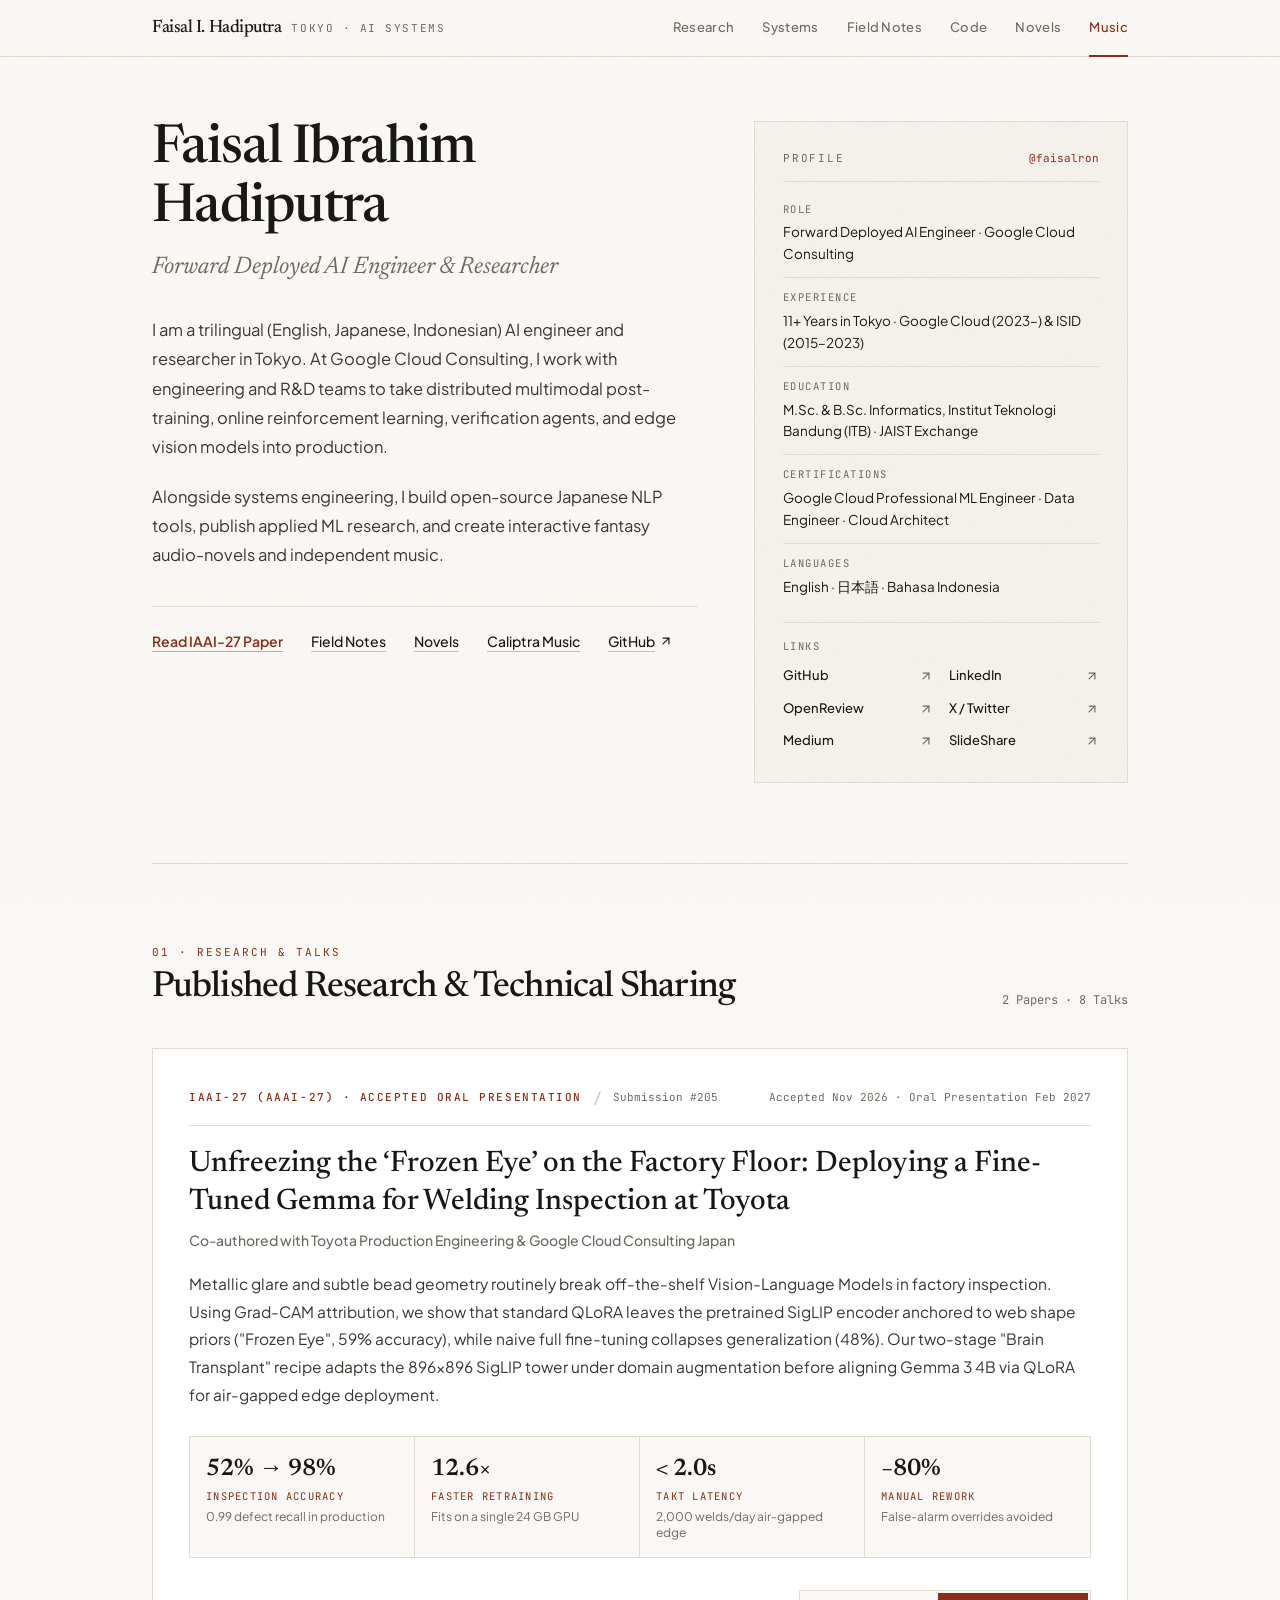
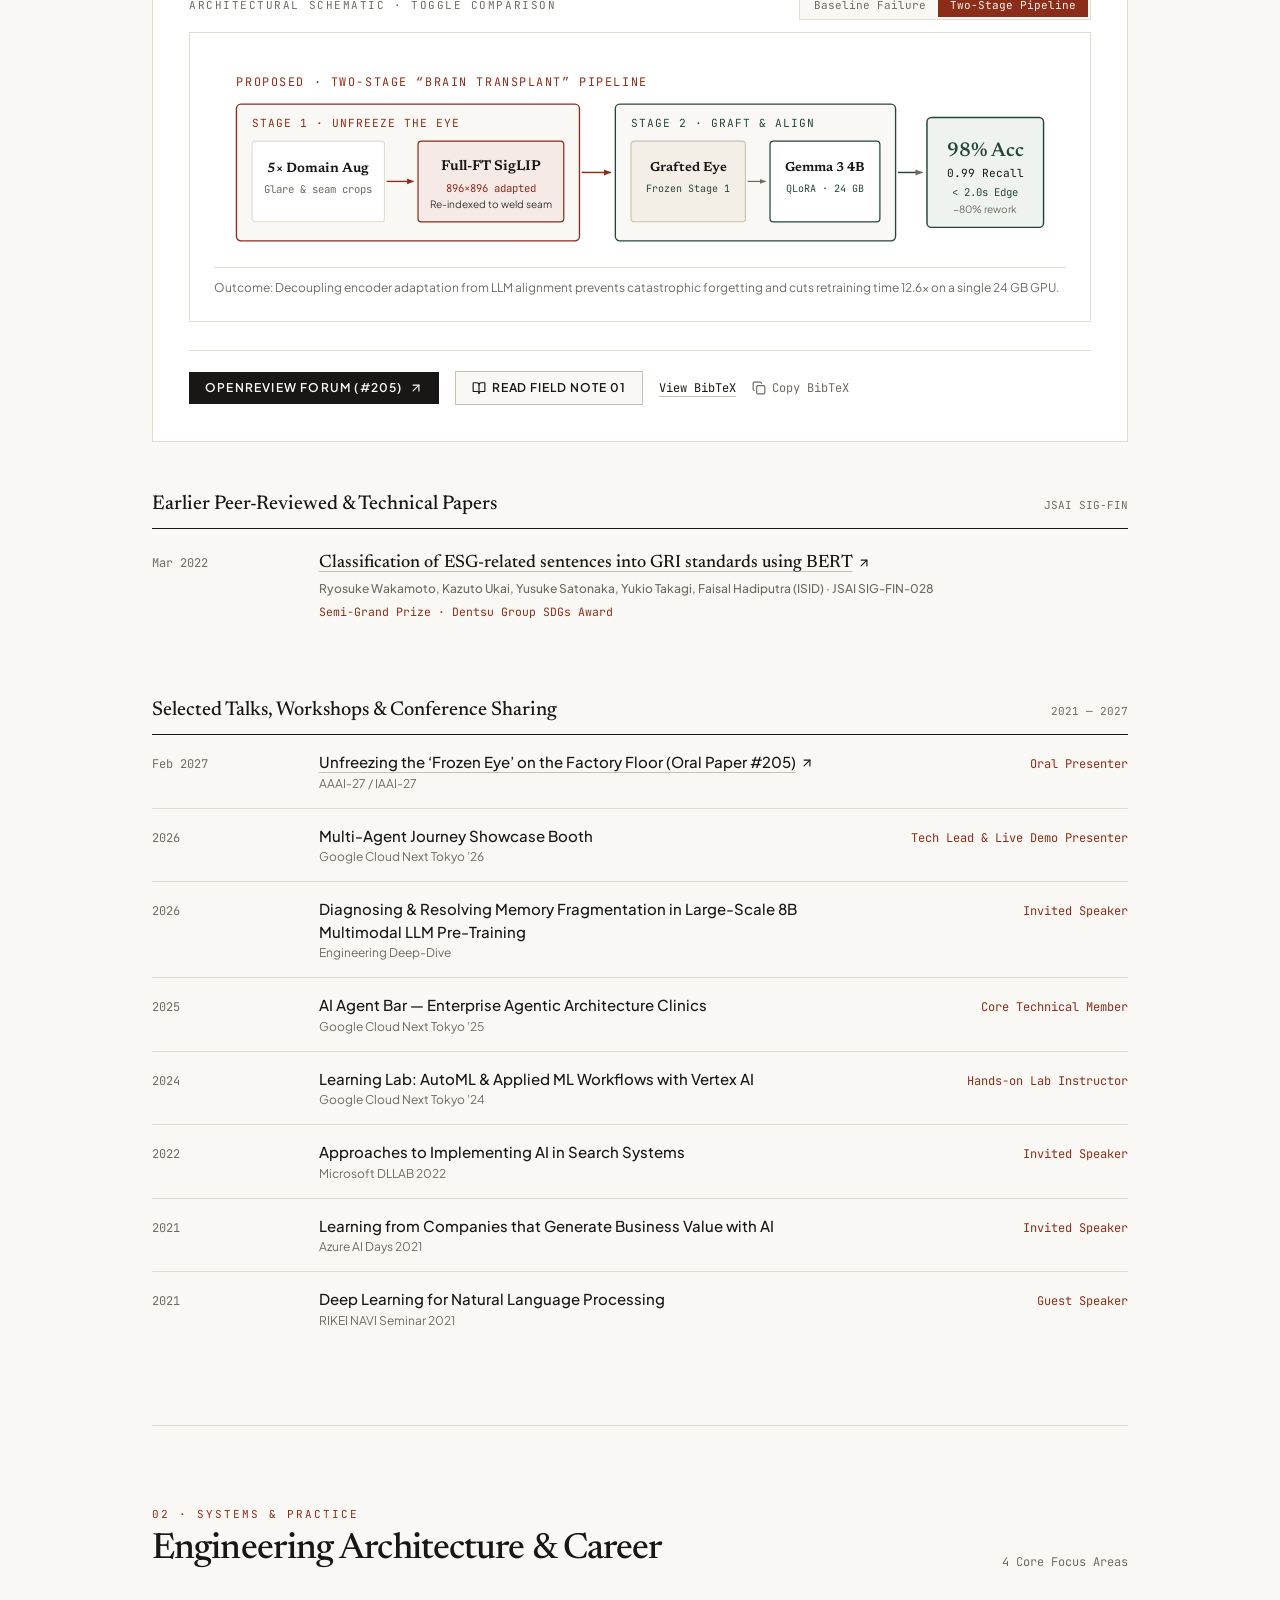
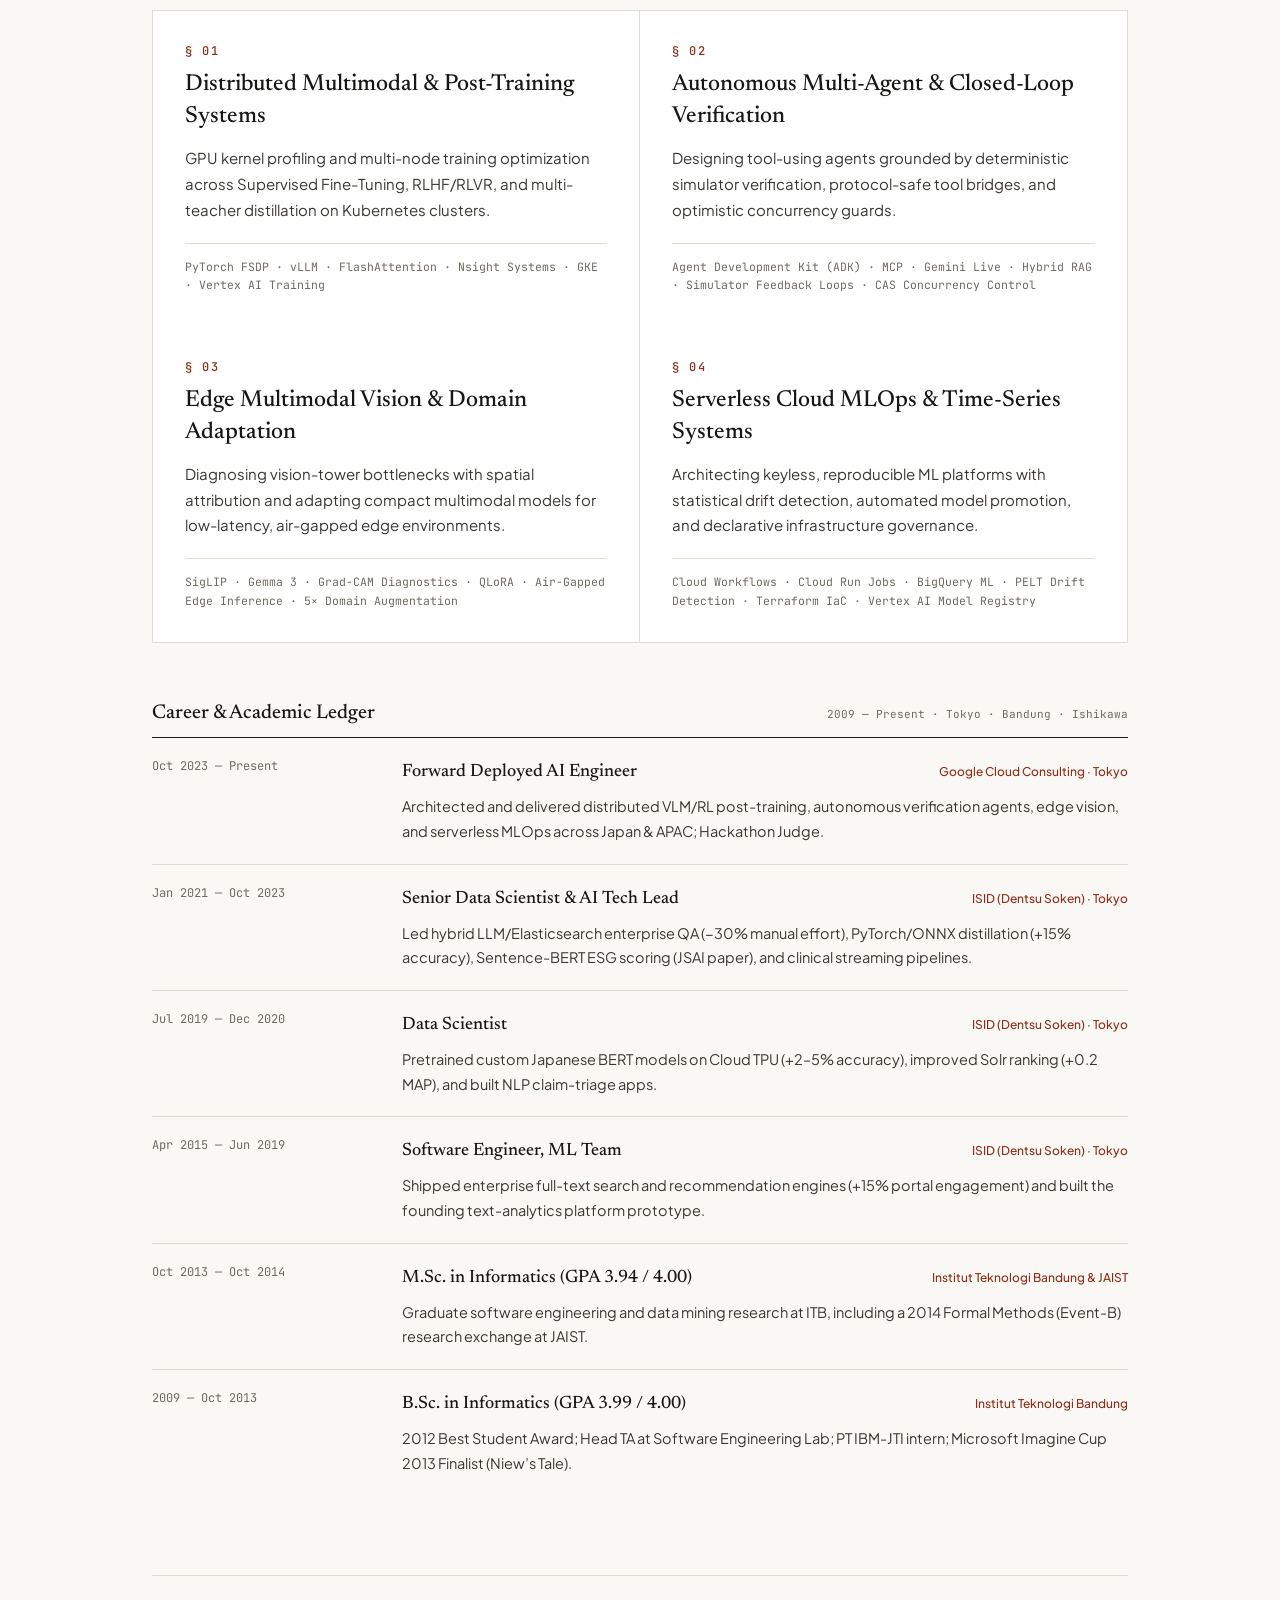
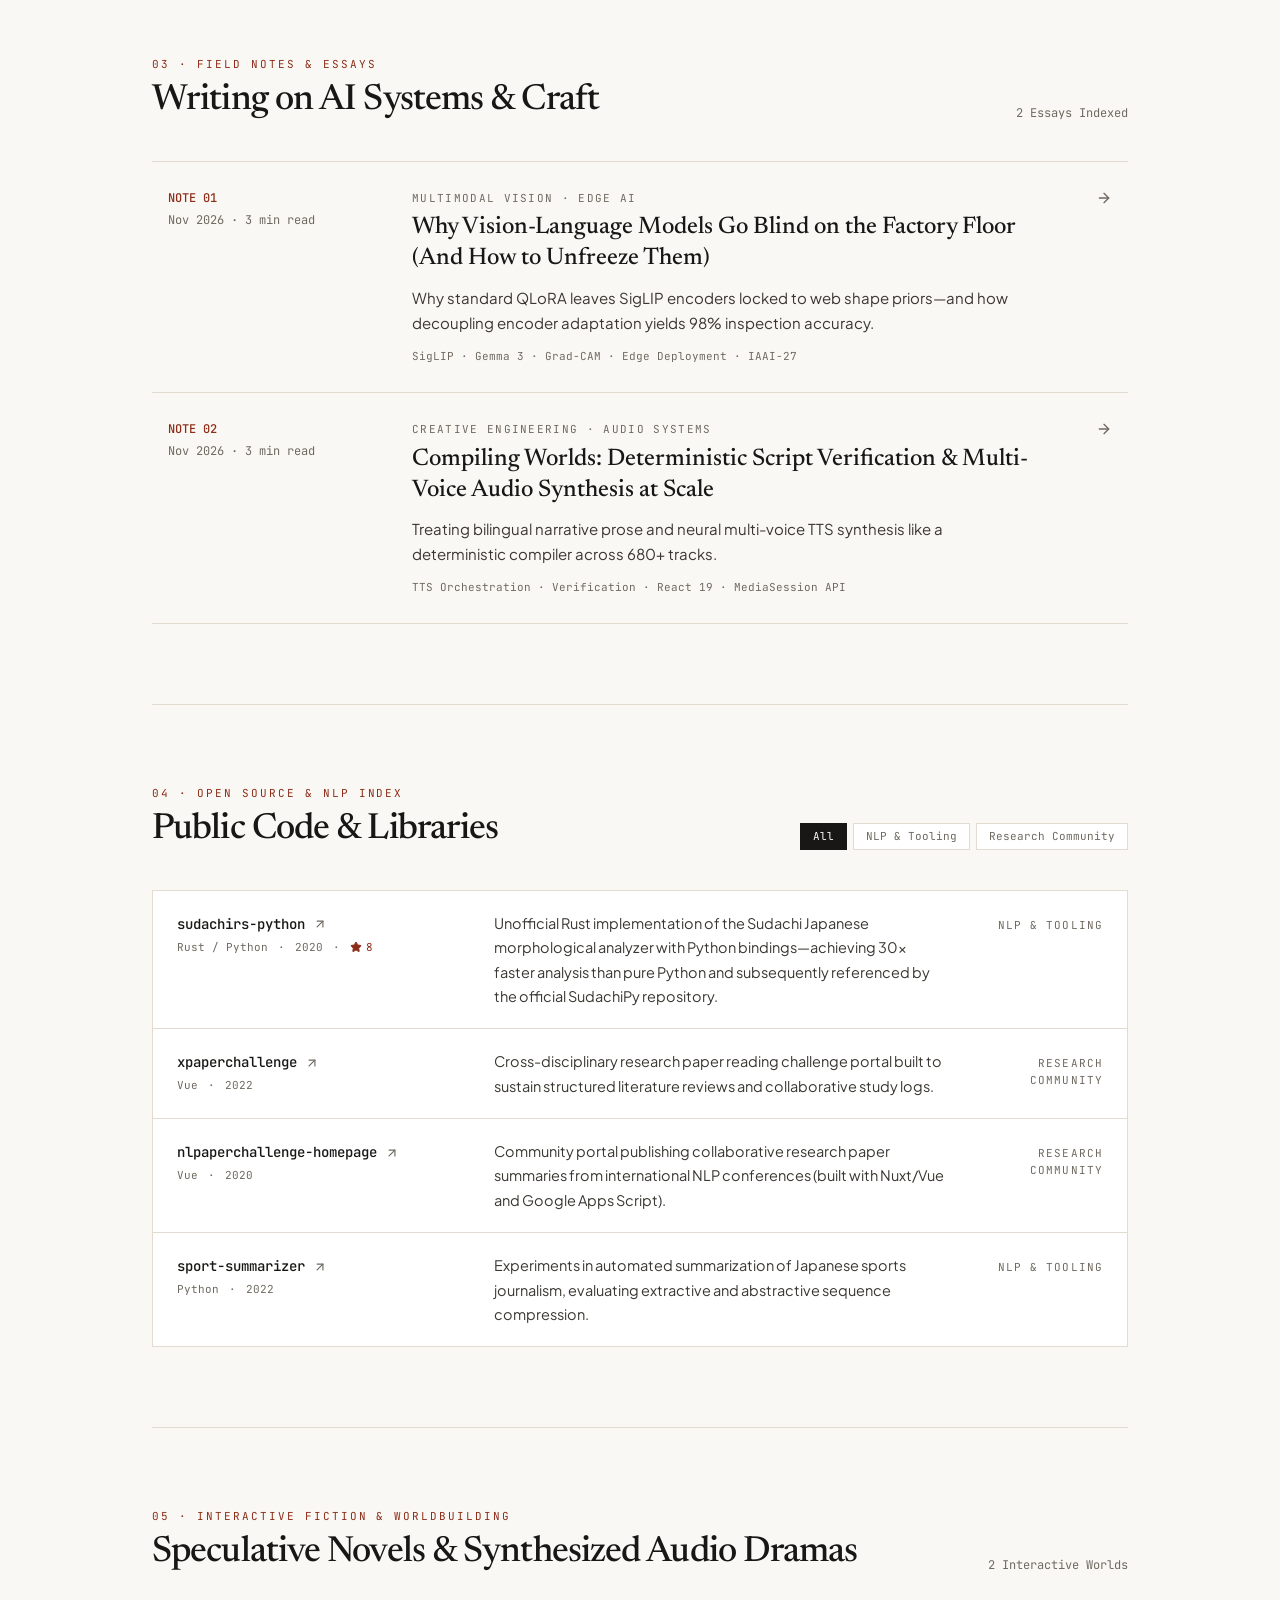
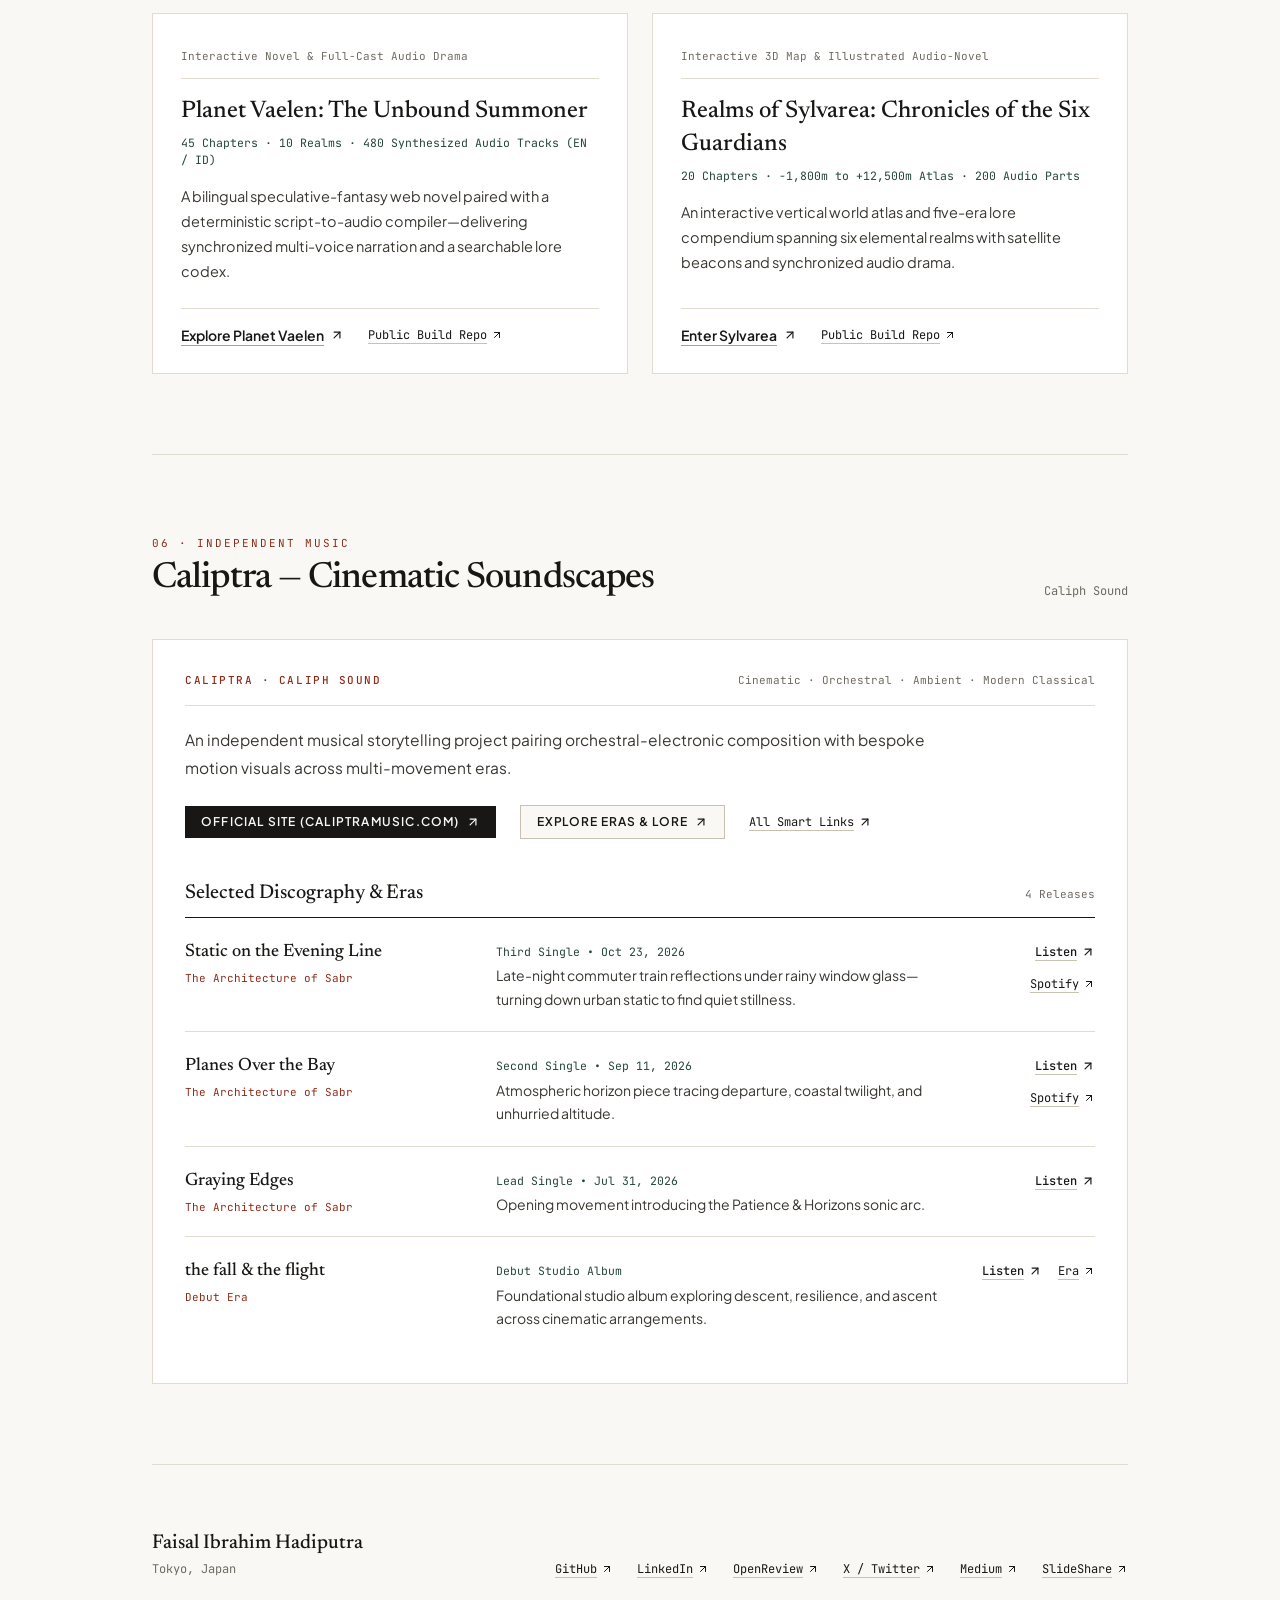
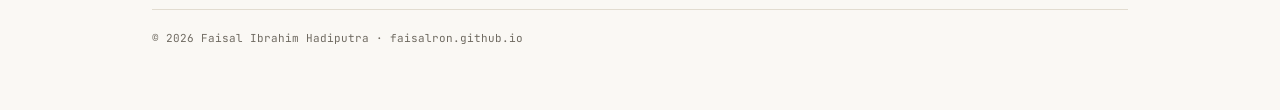
==== commit cfcbd690: "chore(deploy): publish production bundle (2026-11-15 08:40:42 UTC)" ====
--- a/index.html
+++ b/index.html
@@ -226,8 +226,8 @@
         ]
       }
     </script>
-    <script type="module" crossorigin src="./assets/index-DHtg42k3.js"></script>
-    <link rel="stylesheet" crossorigin href="./assets/index-CsmoCLH0.css">
+    <script type="module" crossorigin src="./assets/index-BHnsyuLj.js"></script>
+    <link rel="stylesheet" crossorigin href="./assets/index-B5v_iqDm.css">
   </head>
   <body class="bg-[#FAF8F4] text-[#3A3732] antialiased selection:bg-[#F5EAE6] selection:text-[#8C2D19]">
     <div id="root"></div>
--- a/assets/index-B5v_iqDm.css
+++ b/assets/index-B5v_iqDm.css
@@ -0,0 +1 @@
+@layer properties{@supports (((-webkit-hyphens:none)) and (not (margin-trim:inline))) or ((-moz-orient:inline) and (not (color:rgb(from red r g b)))){*,:before,:after,::backdrop{--tw-space-y-reverse:0;--tw-divide-x-reverse:0;--tw-border-style:solid;--tw-divide-y-reverse:0;--tw-leading:initial;--tw-font-weight:initial;--tw-tracking:initial;--tw-backdrop-blur:initial;--tw-backdrop-brightness:initial;--tw-backdrop-contrast:initial;--tw-backdrop-grayscale:initial;--tw-backdrop-hue-rotate:initial;--tw-backdrop-invert:initial;--tw-backdrop-opacity:initial;--tw-backdrop-saturate:initial;--tw-backdrop-sepia:initial;--tw-duration:initial;--tw-ease:initial;--tw-translate-x:0;--tw-translate-y:0;--tw-translate-z:0}}}@layer theme{:root,:host{--font-sans:-apple-system, BlinkMacSystemFont, "Segoe UI", Roboto, "Helvetica Neue", "Noto Sans", Arial, sans-serif, "Apple Color Emoji", "Segoe UI Emoji", "Segoe UI Symbol", "Noto Color Emoji";--font-mono:ui-monospace, SFMono-Regular, Menlo, Monaco, Consolas, "Liberation Mono", "Courier New", monospace;--spacing:.25rem;--container-3xl:48rem;--text-xs:.75rem;--text-xs--line-height:calc(1 / .75);--text-sm:.875rem;--text-sm--line-height:calc(1.25 / .875);--text-lg:1.125rem;--text-lg--line-height:calc(1.75 / 1.125);--text-xl:1.25rem;--text-xl--line-height:calc(1.75 / 1.25);--text-2xl:1.5rem;--text-2xl--line-height:calc(2 / 1.5);--text-3xl:1.875rem;--text-3xl--line-height: 1.2 ;--text-4xl:2.25rem;--text-4xl--line-height:calc(2.5 / 2.25);--font-weight-medium:500;--font-weight-semibold:600;--tracking-tight:-.025em;--tracking-wide:.025em;--tracking-wider:.05em;--leading-snug:1.375;--leading-relaxed:1.625;--ease-out:cubic-bezier(0, 0, .2, 1);--blur-md:12px;--default-transition-duration:.15s;--default-transition-timing-function:cubic-bezier(.4, 0, .2, 1);--default-font-family:var(--font-sans);--default-mono-font-family:var(--font-mono)}}@layer base{*,:after,:before,::backdrop{box-sizing:border-box;border:0 solid;margin:0;padding:0}::file-selector-button{box-sizing:border-box;border:0 solid;margin:0;padding:0}html,:host{-webkit-text-size-adjust:100%;tab-size:4;line-height:1.5;font-family:var(--default-font-family,-apple-system, BlinkMacSystemFont, "Segoe UI", Roboto, "Helvetica Neue", "Noto Sans", Arial, sans-serif, "Apple Color Emoji", "Segoe UI Emoji", "Segoe UI Symbol", "Noto Color Emoji");font-feature-settings:var(--default-font-feature-settings,normal);font-variation-settings:var(--default-font-variation-settings,normal);-webkit-tap-highlight-color:transparent}hr{height:0;color:inherit;border-top-width:1px}abbr:where([title]){-webkit-text-decoration:underline dotted;text-decoration:underline dotted}h1,h2,h3,h4,h5,h6{font-size:inherit;font-weight:inherit}a{color:inherit;-webkit-text-decoration:inherit;text-decoration:inherit}b,strong{font-weight:bolder}code,kbd,samp,pre{font-family:var(--default-mono-font-family,ui-monospace, SFMono-Regular, Menlo, Monaco, Consolas, "Liberation Mono", "Courier New", monospace);font-feature-settings:var(--default-mono-font-feature-settings,normal);font-variation-settings:var(--default-mono-font-variation-settings,normal);font-size:1em}small{font-size:80%}sub,sup{vertical-align:baseline;font-size:75%;line-height:0;position:relative}sub{bottom:-.25em}sup{top:-.5em}table{text-indent:0;border-color:inherit;border-collapse:collapse}:-moz-focusring:where(:not(iframe)){outline:auto}progress{vertical-align:baseline}summary{display:list-item}ol,ul,menu{list-style:none}img,svg,video,canvas,audio,iframe,embed,object{vertical-align:middle;display:block}img,video{max-width:100%;height:auto}button,input,select,optgroup,textarea{font:inherit;font-feature-settings:inherit;font-variation-settings:inherit;letter-spacing:inherit;color:inherit;opacity:1;background-color:#0000;border-radius:0}::file-selector-button{font:inherit;font-feature-settings:inherit;font-variation-settings:inherit;letter-spacing:inherit;color:inherit;opacity:1;background-color:#0000;border-radius:0}:where(select:is([multiple],[size])) optgroup{font-weight:bolder}:where(select:is([multiple],[size])) optgroup option{padding-inline-start:20px}::file-selector-button{margin-inline-end:4px}::placeholder{opacity:1}@supports (not ((-webkit-appearance:-apple-pay-button))) or (contain-intrinsic-size:1px){::placeholder{color:currentColor}@supports (color:color-mix(in lab,red,red)){::placeholder{color:color-mix(in oklab,currentcolor 50%,transparent)}}}textarea{resize:vertical}::-webkit-search-decoration{-webkit-appearance:none}::-webkit-date-and-time-value{min-height:1lh;text-align:inherit}::-webkit-datetime-edit{display:inline-flex}::-webkit-datetime-edit-fields-wrapper{padding:0}::-webkit-datetime-edit{padding-block:0}::-webkit-datetime-edit-year-field{padding-block:0}::-webkit-datetime-edit-month-field{padding-block:0}::-webkit-datetime-edit-day-field{padding-block:0}::-webkit-datetime-edit-hour-field{padding-block:0}::-webkit-datetime-edit-minute-field{padding-block:0}::-webkit-datetime-edit-second-field{padding-block:0}::-webkit-datetime-edit-millisecond-field{padding-block:0}::-webkit-datetime-edit-meridiem-field{padding-block:0}::-webkit-calendar-picker-indicator{line-height:1}:-moz-ui-invalid{box-shadow:none}button,input:where([type=button],[type=reset],[type=submit]){appearance:button}::file-selector-button{appearance:button}::-webkit-inner-spin-button{height:auto}::-webkit-outer-spin-button{height:auto}[hidden]:where(:not([hidden=until-found])){display:none!important}html{background-color:var(--bg-paper);color:var(--ink-body);font-feature-settings:"kern" 1,"liga" 1;-webkit-font-smoothing:antialiased;-moz-osx-font-smoothing:grayscale;font-family:Plus Jakarta Sans,-apple-system,BlinkMacSystemFont,Segoe UI,sans-serif}body{background-color:var(--bg-paper);color:var(--ink-body);position:relative;overflow-x:hidden}h1,h2,h3,h4,.font-serif-editorial{font-feature-settings:"kern" 1,"liga" 1,"onum" 1;font-family:Newsreader,Georgia,Times New Roman,serif}code,pre,.font-mono-editorial{font-variant-numeric:tabular-nums;font-family:JetBrains Mono,ui-monospace,SFMono-Regular,Menlo,Monaco,Consolas,monospace}}@layer components;@layer utilities{.visible{visibility:visible}.absolute{position:absolute}.relative{position:relative}.static{position:static}.sticky{position:sticky}.inset-x-0{inset-inline:0}.top-0{top:0}.-bottom-\[15px\]{bottom:-15px}.z-30{z-index:30}.mx-auto{margin-inline:auto}.mt-0\.5{margin-top:calc(var(--spacing) * .5)}.mt-1{margin-top:var(--spacing)}.mt-1\.5{margin-top:calc(var(--spacing) * 1.5)}.mt-2{margin-top:calc(var(--spacing) * 2)}.mt-2\.5{margin-top:calc(var(--spacing) * 2.5)}.mt-3{margin-top:calc(var(--spacing) * 3)}.mt-4{margin-top:calc(var(--spacing) * 4)}.mt-5{margin-top:calc(var(--spacing) * 5)}.mt-6{margin-top:calc(var(--spacing) * 6)}.mt-7{margin-top:calc(var(--spacing) * 7)}.mt-8{margin-top:calc(var(--spacing) * 8)}.mt-9{margin-top:calc(var(--spacing) * 9)}.mt-10{margin-top:calc(var(--spacing) * 10)}.mt-12{margin-top:calc(var(--spacing) * 12)}.mt-14{margin-top:calc(var(--spacing) * 14)}.mb-3{margin-bottom:calc(var(--spacing) * 3)}.block{display:block}.contents{display:contents}.flex{display:flex}.grid{display:grid}.hidden{display:none}.inline-flex{display:inline-flex}.h-3{height:calc(var(--spacing) * 3)}.h-3\.5{height:calc(var(--spacing) * 3.5)}.h-4{height:calc(var(--spacing) * 4)}.h-9{height:calc(var(--spacing) * 9)}.h-\[1\.5px\]{height:1.5px}.h-\[2px\]{height:2px}.h-auto{height:auto}.h-full{height:100%}.min-h-screen{min-height:100vh}.w-3{width:calc(var(--spacing) * 3)}.w-3\.5{width:calc(var(--spacing) * 3.5)}.w-4{width:calc(var(--spacing) * 4)}.w-9{width:calc(var(--spacing) * 9)}.w-full{width:100%}.max-w-3xl{max-width:var(--container-3xl)}.max-w-\[740px\]{max-width:740px}.max-w-\[1040px\]{max-width:1040px}.shrink-0{flex-shrink:0}.grid-cols-1{grid-template-columns:repeat(1,minmax(0,1fr))}.grid-cols-2{grid-template-columns:repeat(2,minmax(0,1fr))}.flex-col{flex-direction:column}.flex-wrap{flex-wrap:wrap}.items-baseline{align-items:baseline}.items-center{align-items:center}.justify-between{justify-content:space-between}.justify-center{justify-content:center}.justify-end{justify-content:flex-end}.gap-1{gap:var(--spacing)}.gap-1\.5{gap:calc(var(--spacing) * 1.5)}.gap-2{gap:calc(var(--spacing) * 2)}.gap-2\.5{gap:calc(var(--spacing) * 2.5)}.gap-3{gap:calc(var(--spacing) * 3)}.gap-4{gap:calc(var(--spacing) * 4)}.gap-6{gap:calc(var(--spacing) * 6)}.gap-7{gap:calc(var(--spacing) * 7)}.gap-8{gap:calc(var(--spacing) * 8)}.gap-12{gap:calc(var(--spacing) * 12)}:where(.space-y-4>:not(:last-child)){--tw-space-y-reverse:0;margin-block-start:calc(calc(var(--spacing) * 4) * var(--tw-space-y-reverse));margin-block-end:calc(calc(var(--spacing) * 4) * calc(1 - var(--tw-space-y-reverse)))}:where(.space-y-5>:not(:last-child)){--tw-space-y-reverse:0;margin-block-start:calc(calc(var(--spacing) * 5) * var(--tw-space-y-reverse));margin-block-end:calc(calc(var(--spacing) * 5) * calc(1 - var(--tw-space-y-reverse)))}:where(.space-y-10>:not(:last-child)){--tw-space-y-reverse:0;margin-block-start:calc(calc(var(--spacing) * 10) * var(--tw-space-y-reverse));margin-block-end:calc(calc(var(--spacing) * 10) * calc(1 - var(--tw-space-y-reverse)))}.gap-x-3{column-gap:calc(var(--spacing) * 3)}.gap-x-4{column-gap:calc(var(--spacing) * 4)}.gap-x-6{column-gap:calc(var(--spacing) * 6)}.gap-x-7{column-gap:calc(var(--spacing) * 7)}.gap-y-1{row-gap:var(--spacing)}.gap-y-2{row-gap:calc(var(--spacing) * 2)}.gap-y-3{row-gap:calc(var(--spacing) * 3)}:where(.divide-x>:not(:last-child)){--tw-divide-x-reverse:0;border-inline-style:var(--tw-border-style);border-inline-start-width:calc(1px * var(--tw-divide-x-reverse));border-inline-end-width:calc(1px * calc(1 - var(--tw-divide-x-reverse)))}:where(.divide-y>:not(:last-child)){--tw-divide-y-reverse:0;border-bottom-style:var(--tw-border-style);border-top-style:var(--tw-border-style);border-top-width:calc(1px * var(--tw-divide-y-reverse));border-bottom-width:calc(1px * calc(1 - var(--tw-divide-y-reverse)))}:where(.divide-\[\#E2DCD0\]>:not(:last-child)){border-color:#e2dcd0}.overflow-hidden{overflow:hidden}.overflow-x-auto{overflow-x:auto}.scroll-smooth{scroll-behavior:smooth}.border{border-style:var(--tw-border-style);border-width:1px}.border-y{border-block-style:var(--tw-border-style);border-block-width:1px}.border-t{border-top-style:var(--tw-border-style);border-top-width:1px}.border-b{border-bottom-style:var(--tw-border-style);border-bottom-width:1px}.border-l-2{border-left-style:var(--tw-border-style);border-left-width:2px}.border-\[\#8C2D19\]{border-color:#8c2d19}.border-\[\#181715\]{border-color:#181715}.border-\[\#C9C1B2\]{border-color:#c9c1b2}.border-\[\#E2DCD0\]{border-color:#e2dcd0}.border-transparent{border-color:#0000}.bg-\[\#8C2D19\]{background-color:#8c2d19}.bg-\[\#181715\]{background-color:#181715}.bg-\[\#E2DCD0\]\/60{background-color:#e2dcd099}.bg-\[\#F3EFE7\]\/65{background-color:#f3efe7a6}.bg-\[\#F3EFE7\]\/75{background-color:#f3efe7bf}.bg-\[\#FAF8F4\]{background-color:#faf8f4}.bg-\[\#FAF8F4\]\/92{background-color:#faf8f4eb}.bg-\[\#FFFFFF\]{background-color:#fff}.fill-current{fill:currentColor}.p-0\.5{padding:calc(var(--spacing) * .5)}.p-4{padding:calc(var(--spacing) * 4)}.p-5{padding:calc(var(--spacing) * 5)}.p-6{padding:calc(var(--spacing) * 6)}.px-3{padding-inline:calc(var(--spacing) * 3)}.px-4{padding-inline:calc(var(--spacing) * 4)}.px-5{padding-inline:calc(var(--spacing) * 5)}.py-0\.5{padding-block:calc(var(--spacing) * .5)}.py-1{padding-block:var(--spacing)}.py-1\.5{padding-block:calc(var(--spacing) * 1.5)}.py-2{padding-block:calc(var(--spacing) * 2)}.py-2\.5{padding-block:calc(var(--spacing) * 2.5)}.py-3{padding-block:calc(var(--spacing) * 3)}.py-3\.5{padding-block:calc(var(--spacing) * 3.5)}.py-4{padding-block:calc(var(--spacing) * 4)}.py-5{padding-block:calc(var(--spacing) * 5)}.py-7{padding-block:calc(var(--spacing) * 7)}.py-12{padding-block:calc(var(--spacing) * 12)}.py-14{padding-block:calc(var(--spacing) * 14)}.py-16{padding-block:calc(var(--spacing) * 16)}.pt-2\.5{padding-top:calc(var(--spacing) * 2.5)}.pt-3\.5{padding-top:calc(var(--spacing) * 3.5)}.pt-4{padding-top:calc(var(--spacing) * 4)}.pt-5{padding-top:calc(var(--spacing) * 5)}.pt-6{padding-top:calc(var(--spacing) * 6)}.pt-8{padding-top:calc(var(--spacing) * 8)}.pt-12{padding-top:calc(var(--spacing) * 12)}.pb-2\.5{padding-bottom:calc(var(--spacing) * 2.5)}.pb-3{padding-bottom:calc(var(--spacing) * 3)}.pb-3\.5{padding-bottom:calc(var(--spacing) * 3.5)}.pb-4{padding-bottom:calc(var(--spacing) * 4)}.pb-8{padding-bottom:calc(var(--spacing) * 8)}.pb-16{padding-bottom:calc(var(--spacing) * 16)}.text-left{text-align:left}.text-2xl{font-size:var(--text-2xl);line-height:var(--tw-leading,var(--text-2xl--line-height))}.text-3xl{font-size:var(--text-3xl);line-height:var(--tw-leading,var(--text-3xl--line-height))}.text-lg{font-size:var(--text-lg);line-height:var(--tw-leading,var(--text-lg--line-height))}.text-sm{font-size:var(--text-sm);line-height:var(--tw-leading,var(--text-sm--line-height))}.text-xl{font-size:var(--text-xl);line-height:var(--tw-leading,var(--text-xl--line-height))}.text-xs{font-size:var(--text-xs);line-height:var(--tw-leading,var(--text-xs--line-height))}.text-\[1\.5rem\]{font-size:1.5rem}.text-\[1\.45rem\]{font-size:1.45rem}.text-\[2\.45rem\]{font-size:2.45rem}.text-\[10\.5px\]{font-size:10.5px}.text-\[11\.5px\]{font-size:11.5px}.text-\[11px\]{font-size:11px}.text-\[13\.5px\]{font-size:13.5px}.text-\[13px\]{font-size:13px}.text-\[14\.5px\]{font-size:14.5px}.text-\[14px\]{font-size:14px}.text-\[15\.5px\]{font-size:15.5px}.text-\[15px\]{font-size:15px}.text-\[16\.5px\]{font-size:16.5px}.leading-\[1\.1\]{--tw-leading:1.1;line-height:1.1}.leading-\[1\.3\]{--tw-leading:1.3;line-height:1.3}.leading-\[1\.7\]{--tw-leading:1.7;line-height:1.7}.leading-\[1\.18\]{--tw-leading:1.18;line-height:1.18}.leading-\[1\.28\]{--tw-leading:1.28;line-height:1.28}.leading-\[1\.68\]{--tw-leading:1.68;line-height:1.68}.leading-\[1\.72\]{--tw-leading:1.72;line-height:1.72}.leading-\[1\.78\]{--tw-leading:1.78;line-height:1.78}.leading-\[1\.82\]{--tw-leading:1.82;line-height:1.82}.leading-relaxed{--tw-leading:var(--leading-relaxed);line-height:var(--leading-relaxed)}.leading-snug{--tw-leading:var(--leading-snug);line-height:var(--leading-snug)}.font-medium{--tw-font-weight:var(--font-weight-medium);font-weight:var(--font-weight-medium)}.font-semibold{--tw-font-weight:var(--font-weight-semibold);font-weight:var(--font-weight-semibold)}.tracking-\[-0\.02em\]{--tw-tracking:-.02em;letter-spacing:-.02em}.tracking-\[-0\.015em\]{--tw-tracking:-.015em;letter-spacing:-.015em}.tracking-\[0\.1em\]{--tw-tracking:.1em;letter-spacing:.1em}.tracking-\[0\.08em\]{--tw-tracking:.08em;letter-spacing:.08em}.tracking-\[0\.12em\]{--tw-tracking:.12em;letter-spacing:.12em}.tracking-\[0\.14em\]{--tw-tracking:.14em;letter-spacing:.14em}.tracking-\[0\.15em\]{--tw-tracking:.15em;letter-spacing:.15em}.tracking-\[0\.16em\]{--tw-tracking:.16em;letter-spacing:.16em}.tracking-\[0\.18em\]{--tw-tracking:.18em;letter-spacing:.18em}.tracking-tight{--tw-tracking:var(--tracking-tight);letter-spacing:var(--tracking-tight)}.tracking-wide{--tw-tracking:var(--tracking-wide);letter-spacing:var(--tracking-wide)}.tracking-wider{--tw-tracking:var(--tracking-wider);letter-spacing:var(--tracking-wider)}.text-\[\#3A3732\]{color:#3a3732}.text-\[\#6F6A61\]{color:#6f6a61}.text-\[\#8C2D19\]{color:#8c2d19}.text-\[\#26463B\]{color:#26463b}.text-\[\#181715\]{color:#181715}.text-\[\#C9C1B2\]{color:#c9c1b2}.text-\[\#FAF8F4\]{color:#faf8f4}.uppercase{text-transform:uppercase}.italic{font-style:italic}.underline{text-decoration-line:underline}.decoration-\[\#8C2D19\]\/40{text-decoration-color:#8c2d1966}.decoration-\[\#8C2D19\]\/50{text-decoration-color:#8c2d1980}.underline-offset-4{text-underline-offset:4px}.antialiased{-webkit-font-smoothing:antialiased;-moz-osx-font-smoothing:grayscale}.backdrop-blur-md{--tw-backdrop-blur:blur(var(--blur-md));-webkit-backdrop-filter:var(--tw-backdrop-blur,) var(--tw-backdrop-brightness,) var(--tw-backdrop-contrast,) var(--tw-backdrop-grayscale,) var(--tw-backdrop-hue-rotate,) var(--tw-backdrop-invert,) var(--tw-backdrop-opacity,) var(--tw-backdrop-saturate,) var(--tw-backdrop-sepia,);backdrop-filter:var(--tw-backdrop-blur,) var(--tw-backdrop-brightness,) var(--tw-backdrop-contrast,) var(--tw-backdrop-grayscale,) var(--tw-backdrop-hue-rotate,) var(--tw-backdrop-invert,) var(--tw-backdrop-opacity,) var(--tw-backdrop-saturate,) var(--tw-backdrop-sepia,)}.transition-\[width\]{transition-property:width;transition-timing-function:var(--tw-ease,var(--default-transition-timing-function));transition-duration:var(--tw-duration,var(--default-transition-duration))}.transition-colors{transition-property:color,background-color,border-color,outline-color,text-decoration-color,fill,stroke,--tw-gradient-from,--tw-gradient-via,--tw-gradient-to;transition-timing-function:var(--tw-ease,var(--default-transition-timing-function));transition-duration:var(--tw-duration,var(--default-transition-duration))}.transition-transform{transition-property:transform,translate,scale,rotate;transition-timing-function:var(--tw-ease,var(--default-transition-timing-function));transition-duration:var(--tw-duration,var(--default-transition-duration))}.duration-150{--tw-duration:.15s;transition-duration:.15s}.ease-out{--tw-ease:var(--ease-out);transition-timing-function:var(--ease-out)}@media(hover:hover){.group-hover\:translate-x-0\.5:is(:where(.group):hover *){--tw-translate-x:calc(var(--spacing) * .5);translate:var(--tw-translate-x) var(--tw-translate-y)}.group-hover\:translate-x-1:is(:where(.group):hover *){--tw-translate-x:var(--spacing);translate:var(--tw-translate-x) var(--tw-translate-y)}.group-hover\:-translate-y-0\.5:is(:where(.group):hover *){--tw-translate-y:calc(var(--spacing) * -.5);translate:var(--tw-translate-x) var(--tw-translate-y)}.group-hover\:text-\[\#8C2D19\]:is(:where(.group):hover *){color:#8c2d19}}.selection\:bg-\[\#F5EAE6\] ::selection{background-color:#f5eae6}.selection\:bg-\[\#F5EAE6\]::selection{background-color:#f5eae6}.selection\:text-\[\#8C2D19\] ::selection{color:#8c2d19}.selection\:text-\[\#8C2D19\]::selection{color:#8c2d19}.first\:pt-1:first-child{padding-top:var(--spacing)}.last\:pb-1:last-child{padding-bottom:var(--spacing)}@media(hover:hover){.hover\:border-\[\#8C2D19\]:hover{border-color:#8c2d19}.hover\:border-\[\#C9C1B2\]:hover{border-color:#c9c1b2}.hover\:bg-\[\#8C2D19\]:hover{background-color:#8c2d19}.hover\:bg-\[\#F3EFE7\]\/55:hover{background-color:#f3efe78c}.hover\:bg-\[\#FAF8F4\]:hover{background-color:#faf8f4}.hover\:text-\[\#8C2D19\]:hover{color:#8c2d19}.hover\:text-\[\#181715\]:hover{color:#181715}.hover\:decoration-\[\#8C2D19\]:hover{text-decoration-color:#8c2d19}}@media(min-width:40rem){.sm\:col-span-1{grid-column:span 1/span 1}.sm\:col-span-2{grid-column:span 2/span 2}.sm\:col-span-3{grid-column:span 3/span 3}.sm\:col-span-4{grid-column:span 4/span 4}.sm\:col-span-6{grid-column:span 6/span 6}.sm\:col-span-7{grid-column:span 7/span 7}.sm\:col-span-8{grid-column:span 8/span 8}.sm\:col-span-9{grid-column:span 9/span 9}.sm\:col-span-10{grid-column:span 10/span 10}.sm\:inline{display:inline}.sm\:grid-cols-2{grid-template-columns:repeat(2,minmax(0,1fr))}.sm\:grid-cols-4{grid-template-columns:repeat(4,minmax(0,1fr))}.sm\:grid-cols-12{grid-template-columns:repeat(12,minmax(0,1fr))}.sm\:flex-col{flex-direction:column}.sm\:flex-row{flex-direction:row}.sm\:items-baseline{align-items:baseline}.sm\:items-end{align-items:flex-end}.sm\:justify-end{justify-content:flex-end}.sm\:gap-1\.5{gap:calc(var(--spacing) * 1.5)}.sm\:gap-6{gap:calc(var(--spacing) * 6)}.sm\:gap-8{gap:calc(var(--spacing) * 8)}:where(.sm\:divide-y-0>:not(:last-child)){--tw-divide-y-reverse:0;border-bottom-style:var(--tw-border-style);border-top-style:var(--tw-border-style);border-top-width:calc(0px * var(--tw-divide-y-reverse));border-bottom-width:calc(0px * calc(1 - var(--tw-divide-y-reverse)))}.sm\:p-6{padding:calc(var(--spacing) * 6)}.sm\:p-7{padding:calc(var(--spacing) * 7)}.sm\:p-8{padding:calc(var(--spacing) * 8)}.sm\:p-9{padding:calc(var(--spacing) * 9)}.sm\:px-4{padding-inline:calc(var(--spacing) * 4)}.sm\:px-6{padding-inline:calc(var(--spacing) * 6)}.sm\:px-8{padding-inline:calc(var(--spacing) * 8)}.sm\:py-16{padding-block:calc(var(--spacing) * 16)}.sm\:py-20{padding-block:calc(var(--spacing) * 20)}.sm\:pt-16{padding-top:calc(var(--spacing) * 16)}.sm\:pb-20{padding-bottom:calc(var(--spacing) * 20)}.sm\:text-right{text-align:right}.sm\:text-2xl{font-size:var(--text-2xl);line-height:var(--tw-leading,var(--text-2xl--line-height))}.sm\:text-4xl{font-size:var(--text-4xl);line-height:var(--tw-leading,var(--text-4xl--line-height))}.sm\:text-xl{font-size:var(--text-xl);line-height:var(--tw-leading,var(--text-xl--line-height))}.sm\:text-\[1\.85rem\]{font-size:1.85rem}.sm\:text-\[2\.6rem\]{font-size:2.6rem}.sm\:text-\[3\.35rem\]{font-size:3.35rem}}@media(min-width:48rem){.md\:flex{display:flex}.md\:hidden{display:none}.md\:grid-cols-2{grid-template-columns:repeat(2,minmax(0,1fr))}.md\:border-r{border-right-style:var(--tw-border-style);border-right-width:1px}.md\:border-b{border-bottom-style:var(--tw-border-style);border-bottom-width:1px}.md\:border-b-0{border-bottom-style:var(--tw-border-style);border-bottom-width:0}.md\:border-\[\#E2DCD0\]{border-color:#e2dcd0}}@media(min-width:64rem){.lg\:col-span-5{grid-column:span 5/span 5}.lg\:col-span-7{grid-column:span 7/span 7}.lg\:grid-cols-12{grid-template-columns:repeat(12,minmax(0,1fr))}.lg\:gap-14{gap:calc(var(--spacing) * 14)}}}:root{--bg-paper:#faf8f4;--bg-folio:#f3efe7;--bg-sheet:#fff;--border-hairline:#e2dcd0;--border-strong:#c9c1b2;--ink-primary:#181715;--ink-body:#3a3732;--ink-muted:#6f6a61;--accent-rubric:#8c2d19;--accent-rubric-soft:#f5eae6;--accent-sage:#26463b}.paper-grain-overlay{pointer-events:none;z-index:40;opacity:.024;background-image:url("data:image/svg+xml,%3Csvg viewBox='0 0 240 240' xmlns='http://www.w3.org/2000/svg'%3E%3Cfilter id='paperGrain'%3E%3CfeTurbulence type='fractalNoise' baseFrequency='0.82' numOctaves='3' stitchTiles='stitch'/%3E%3C/filter%3E%3Crect width='100%25' height='100%25' filter='url(%23paperGrain)'/%3E%3C/svg%3E");width:100%;height:100%;position:fixed;inset:0}.tabular-nums-lining{font-variant-numeric:tabular-nums lining-nums}.editorial-link{color:var(--ink-primary);text-decoration:underline;-webkit-text-decoration-color:var(--border-strong);text-decoration-color:var(--border-strong);text-underline-offset:4px;text-decoration-thickness:1px;transition:color .15s,text-decoration-color .15s}.editorial-link:hover{color:var(--accent-rubric);-webkit-text-decoration-color:var(--accent-rubric);text-decoration-color:var(--accent-rubric)}::-webkit-scrollbar{width:8px;height:8px}::-webkit-scrollbar-track{background:var(--bg-paper)}::-webkit-scrollbar-thumb{background:var(--border-strong);border-radius:9999px}::-webkit-scrollbar-thumb:hover{background:var(--ink-muted)}@media print{.paper-grain-overlay,.no-print{display:none!important}body{color:#000!important;background:#fff!important}}@property --tw-space-y-reverse{syntax:"*";inherits:false;initial-value:0}@property --tw-divide-x-reverse{syntax:"*";inherits:false;initial-value:0}@property --tw-border-style{syntax:"*";inherits:false;initial-value:solid}@property --tw-divide-y-reverse{syntax:"*";inherits:false;initial-value:0}@property --tw-leading{syntax:"*";inherits:false}@property --tw-font-weight{syntax:"*";inherits:false}@property --tw-tracking{syntax:"*";inherits:false}@property --tw-backdrop-blur{syntax:"*";inherits:false}@property --tw-backdrop-brightness{syntax:"*";inherits:false}@property --tw-backdrop-contrast{syntax:"*";inherits:false}@property --tw-backdrop-grayscale{syntax:"*";inherits:false}@property --tw-backdrop-hue-rotate{syntax:"*";inherits:false}@property --tw-backdrop-invert{syntax:"*";inherits:false}@property --tw-backdrop-opacity{syntax:"*";inherits:false}@property --tw-backdrop-saturate{syntax:"*";inherits:false}@property --tw-backdrop-sepia{syntax:"*";inherits:false}@property --tw-duration{syntax:"*";inherits:false}@property --tw-ease{syntax:"*";inherits:false}@property --tw-translate-x{syntax:"*";inherits:false;initial-value:0}@property --tw-translate-y{syntax:"*";inherits:false;initial-value:0}@property --tw-translate-z{syntax:"*";inherits:false;initial-value:0}
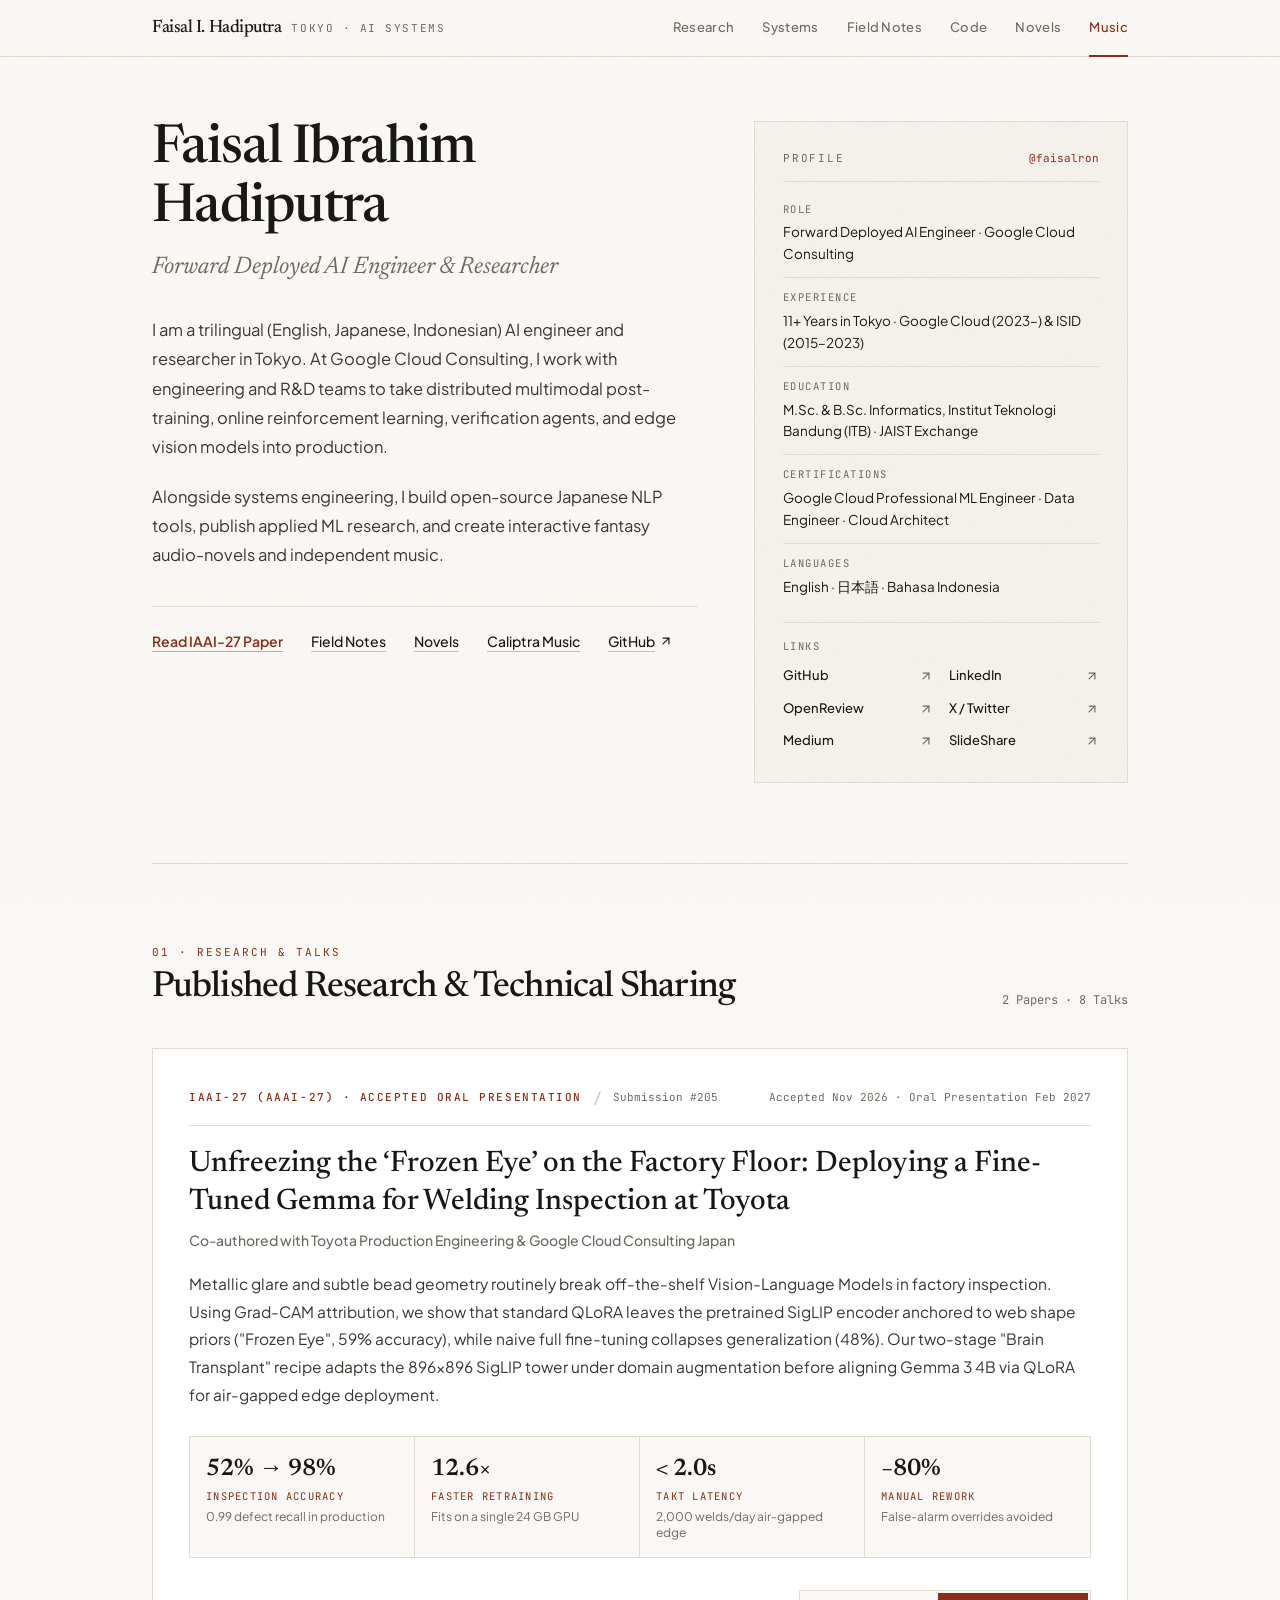
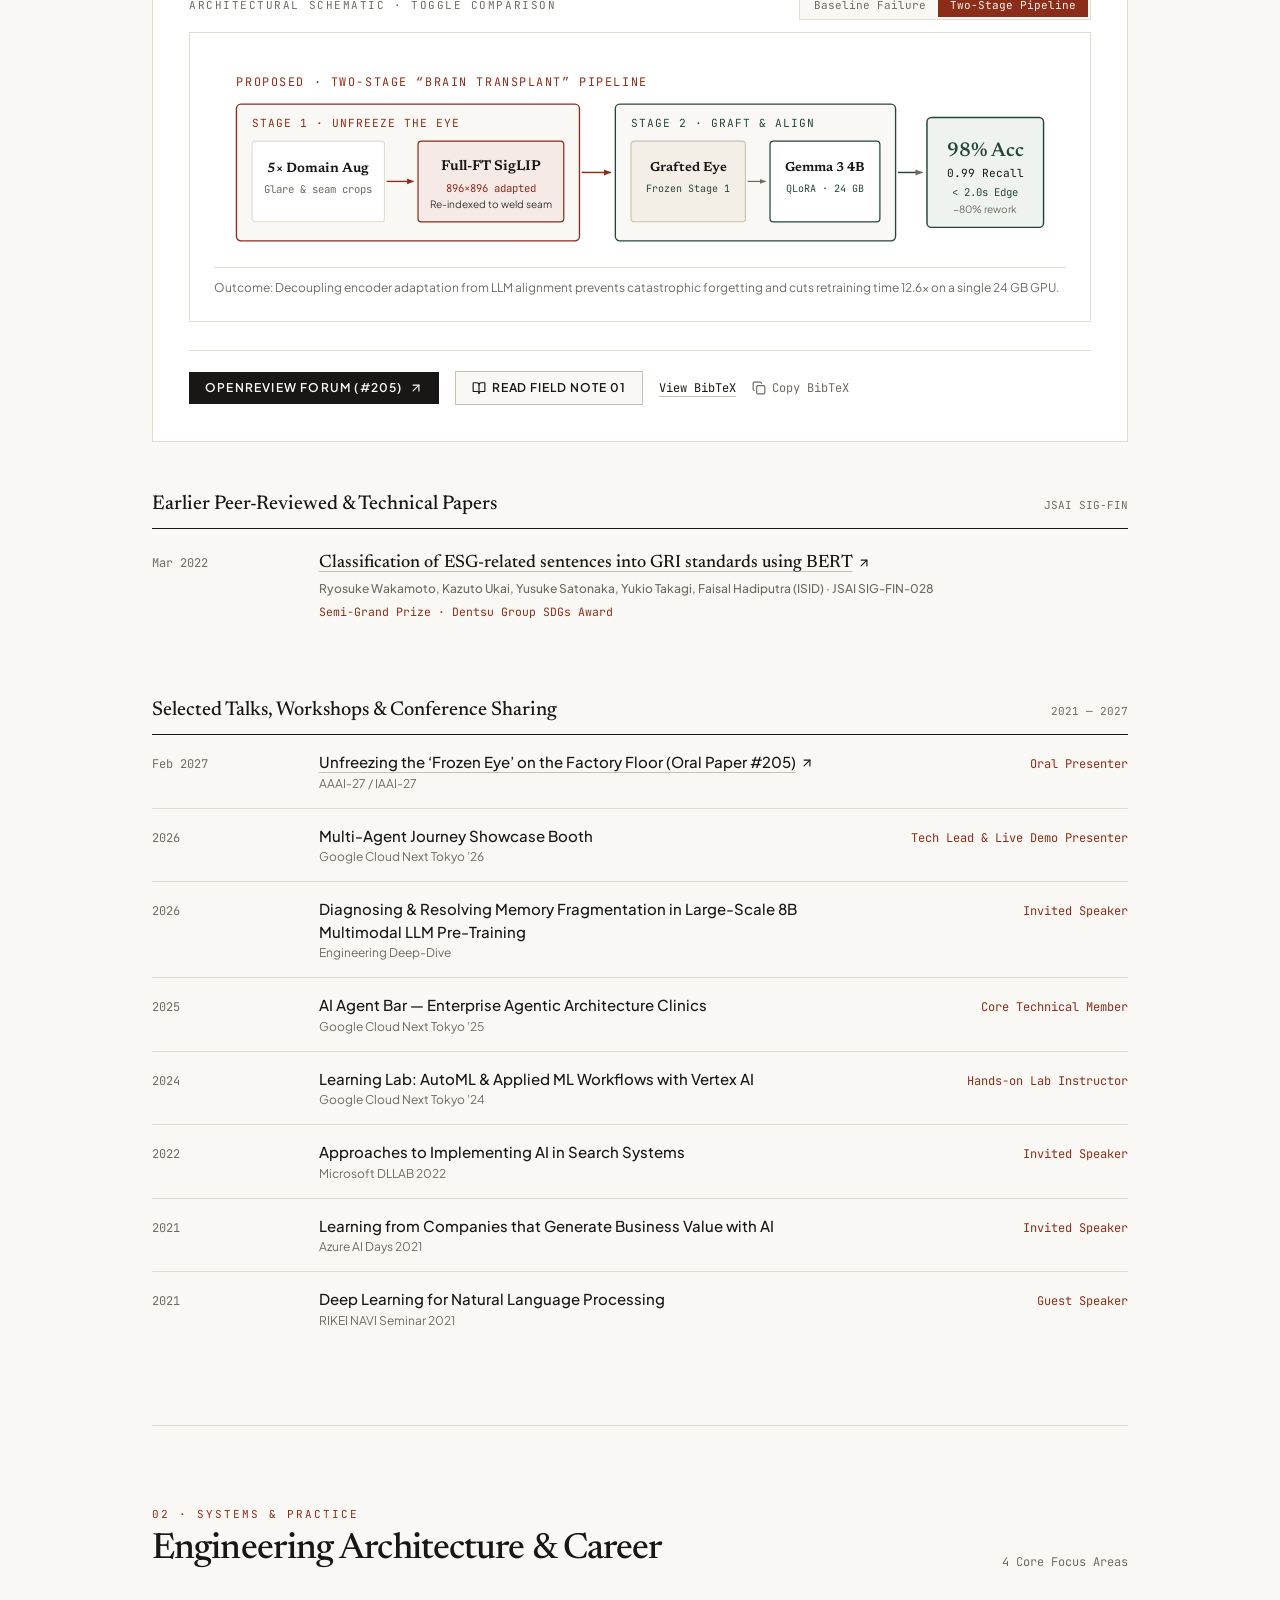
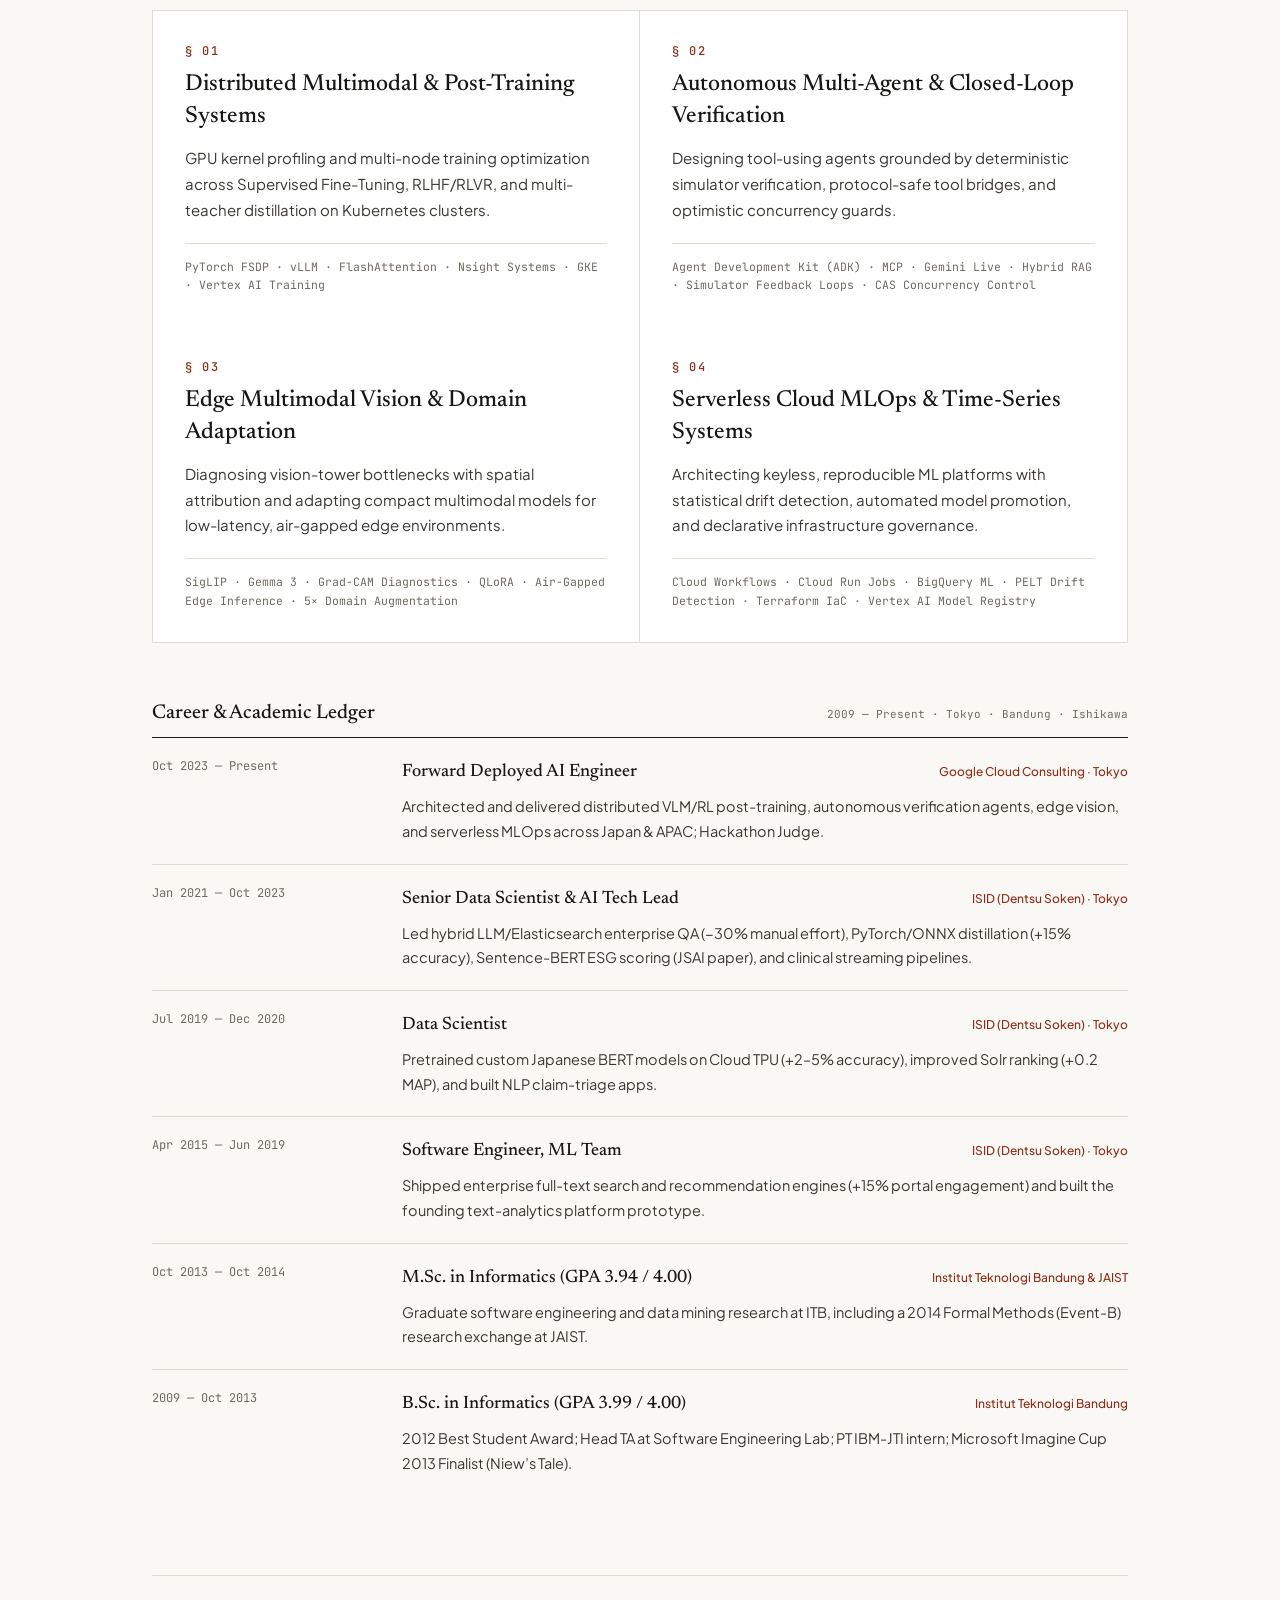
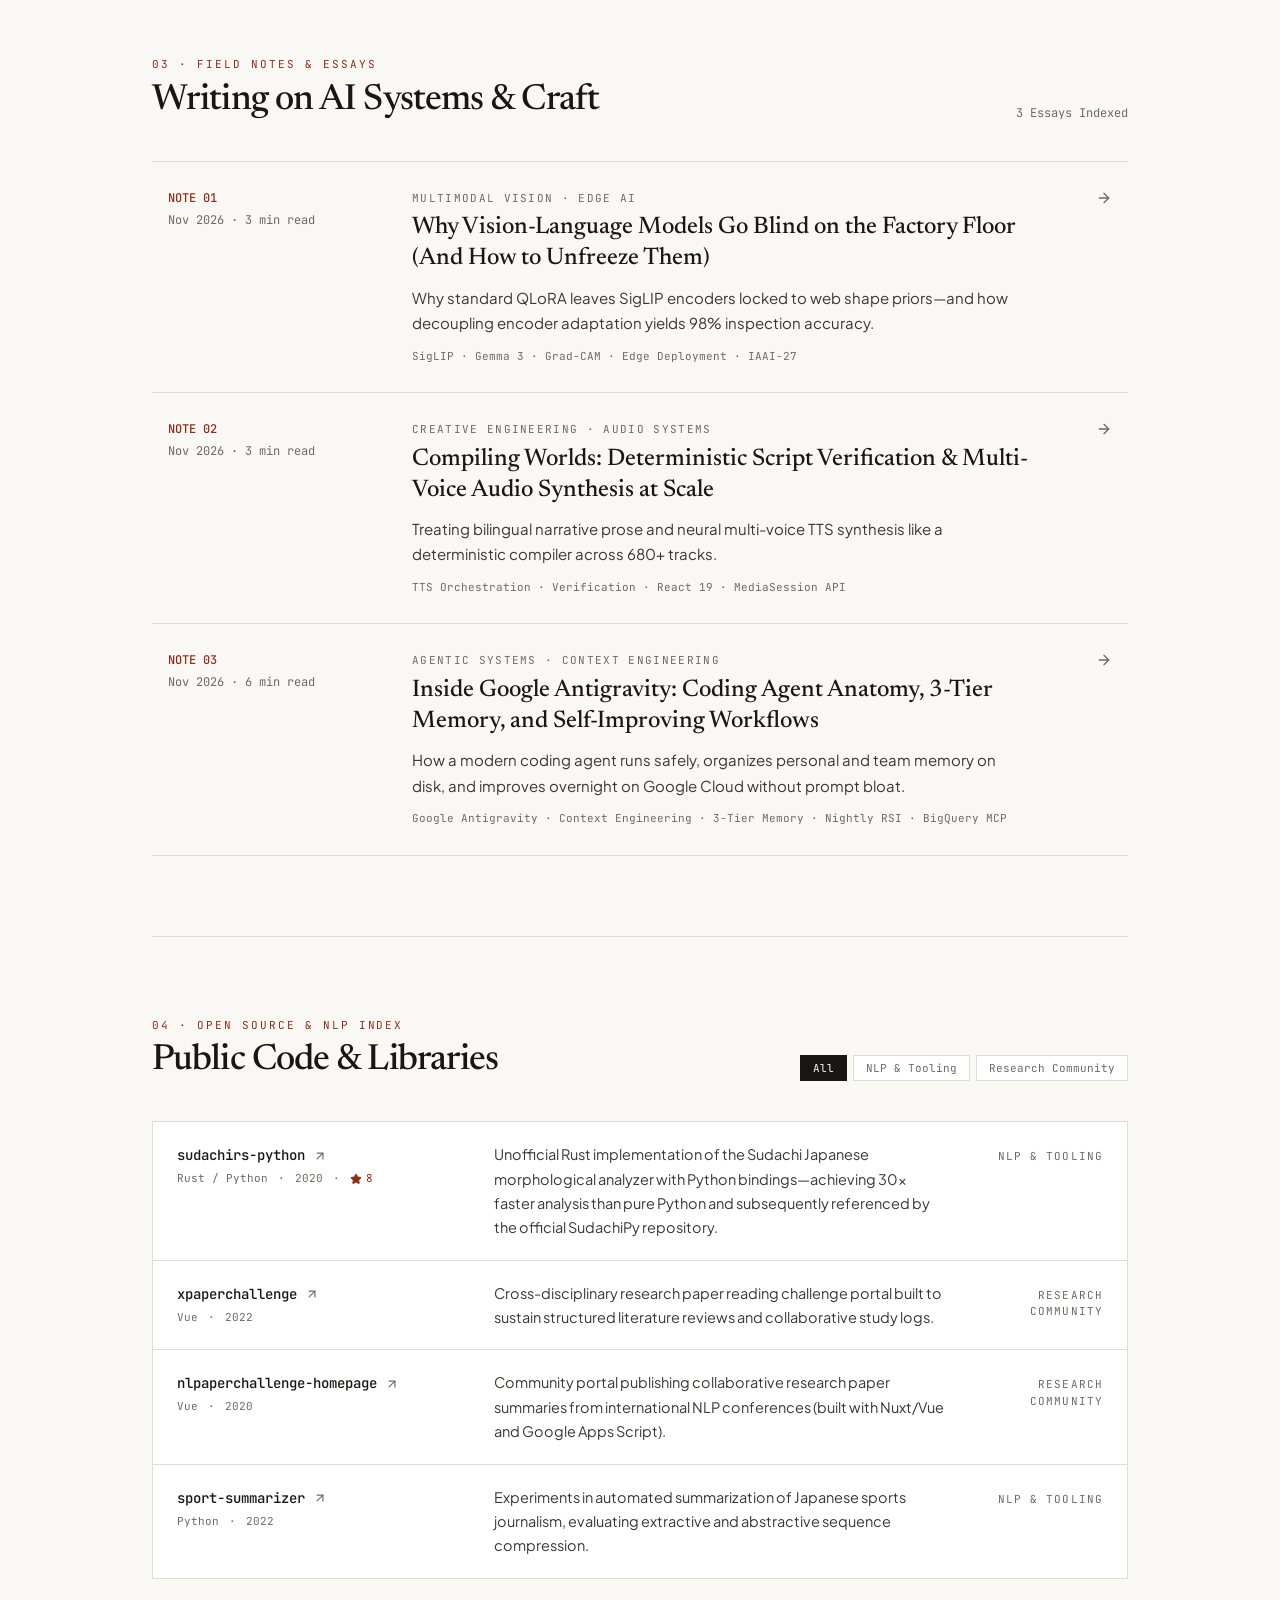
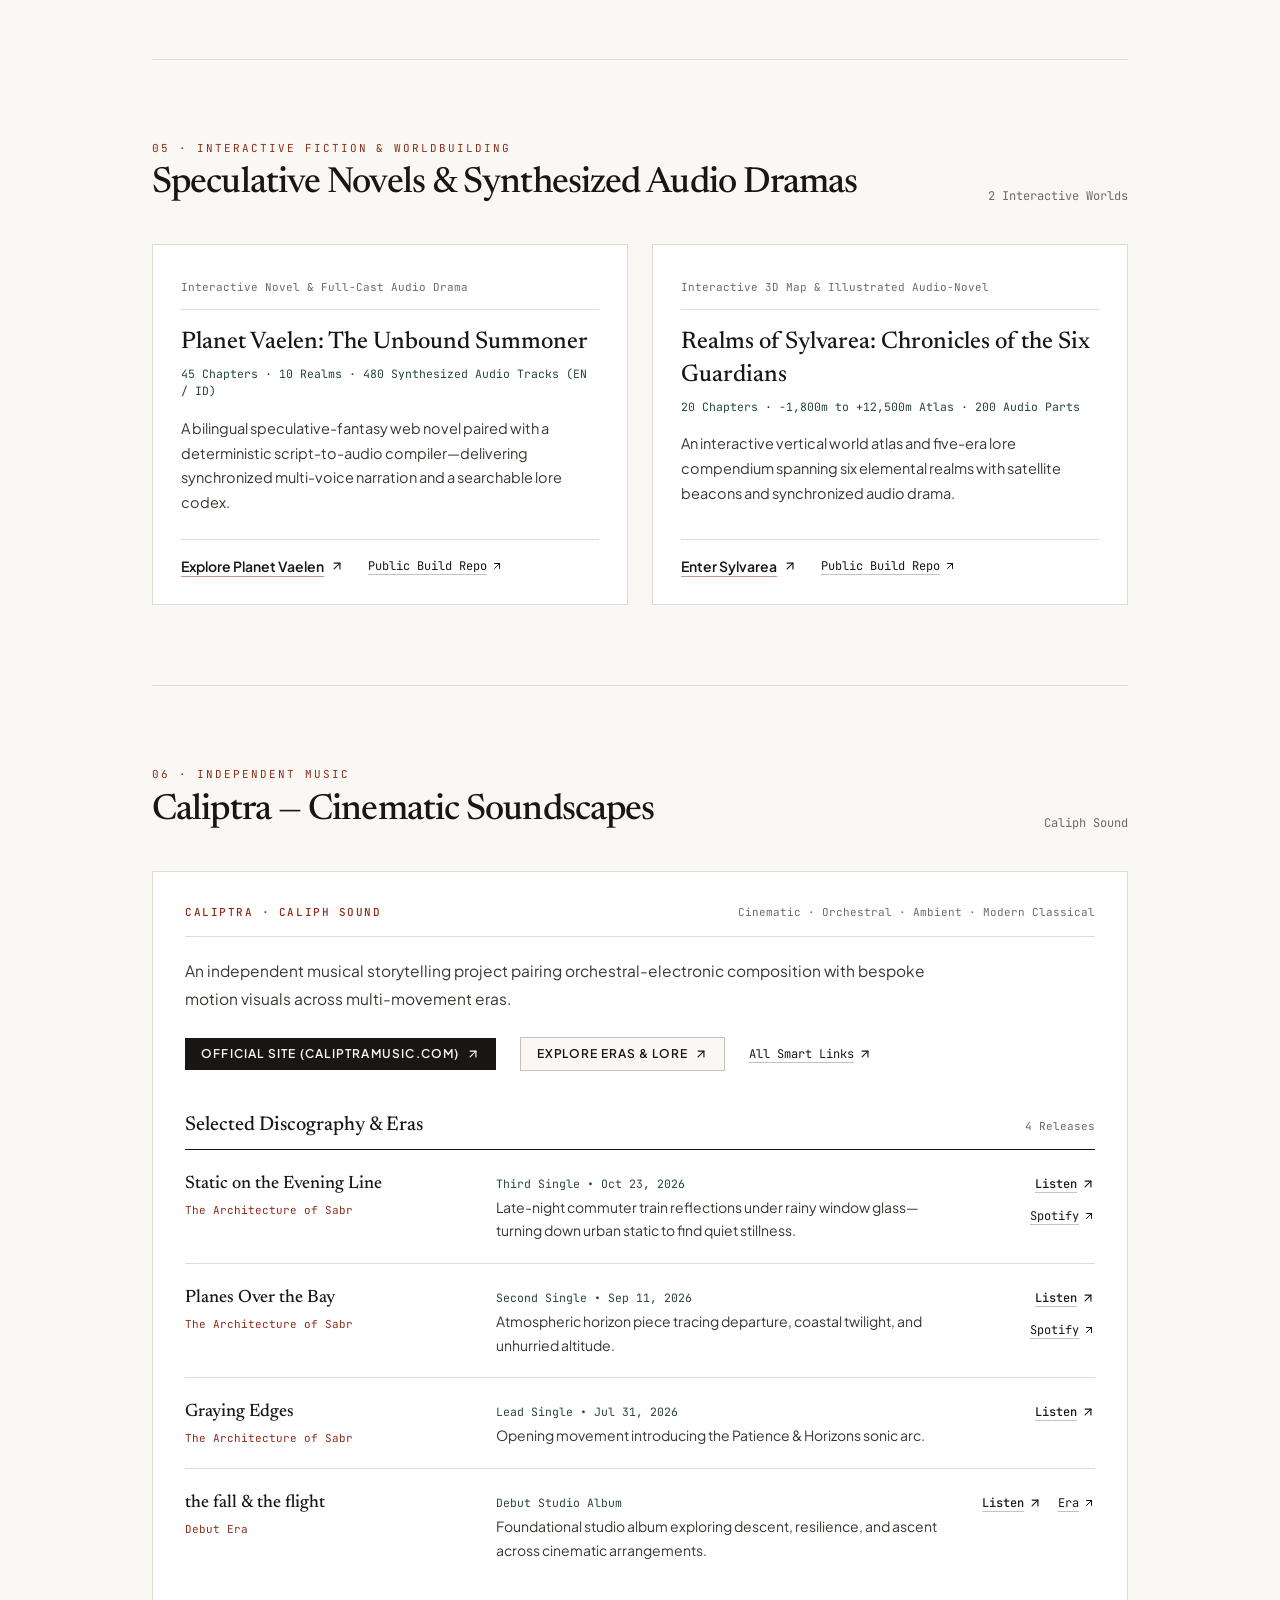
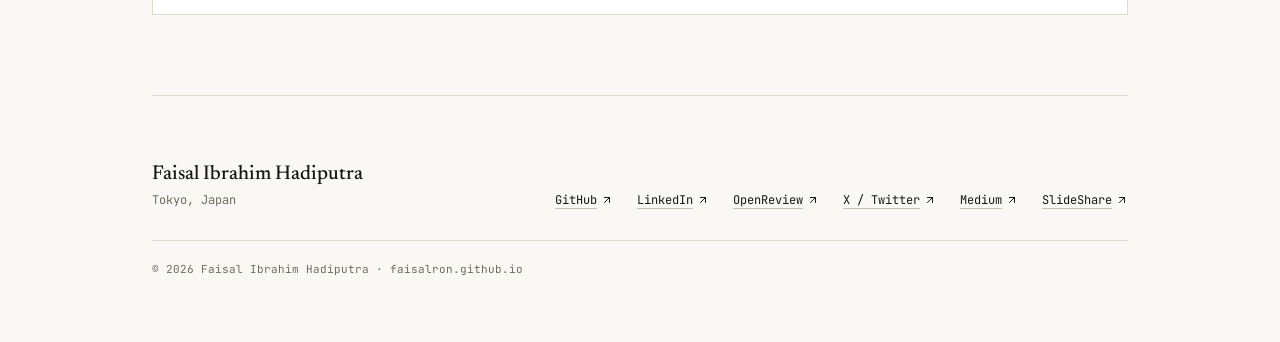
==== commit 58388747: "chore(deploy): publish production bundle (2026-11-20 09:55:37 UTC)" ====
--- a/index.html
+++ b/index.html
@@ -50,7 +50,7 @@
             "@id": "https://faisalron.github.io/#profilepage",
             "url": "https://faisalron.github.io/",
             "name": "Faisal Ibrahim Hadiputra — Forward Deployed AI Engineer & Researcher",
-            "dateModified": "2026-11-15",
+            "dateModified": "2026-11-20",
             "inLanguage": "en",
             "isPartOf": {
               "@id": "https://faisalron.github.io/#website"
@@ -186,6 +186,16 @@
             }
           },
           {
+            "@type": "TechArticle",
+            "@id": "https://faisalron.github.io/#note-inside-google-antigravity",
+            "headline": "Inside Google Antigravity: Coding Agent Anatomy, 3-Tier Memory, and Self-Improving Workflows",
+            "url": "https://faisalron.github.io/#note/inside-google-antigravity",
+            "datePublished": "2026-11-20",
+            "author": {
+              "@id": "https://faisalron.github.io/#person"
+            }
+          },
+          {
             "@type": "SoftwareSourceCode",
             "@id": "https://faisalron.github.io/#repo-sudachirs-python",
             "name": "sudachirs-python",
@@ -226,8 +236,8 @@
         ]
       }
     </script>
-    <script type="module" crossorigin src="./assets/index-BHnsyuLj.js"></script>
-    <link rel="stylesheet" crossorigin href="./assets/index-B5v_iqDm.css">
+    <script type="module" crossorigin src="./assets/index-DDYCS8an.js"></script>
+    <link rel="stylesheet" crossorigin href="./assets/index-Dr4uN33h.css">
   </head>
   <body class="bg-[#FAF8F4] text-[#3A3732] antialiased selection:bg-[#F5EAE6] selection:text-[#8C2D19]">
     <div id="root"></div>
--- a/assets/index-Dr4uN33h.css
+++ b/assets/index-Dr4uN33h.css
@@ -0,0 +1 @@
+@layer properties{@supports (((-webkit-hyphens:none)) and (not (margin-trim:inline))) or ((-moz-orient:inline) and (not (color:rgb(from red r g b)))){*,:before,:after,::backdrop{--tw-space-y-reverse:0;--tw-divide-x-reverse:0;--tw-border-style:solid;--tw-divide-y-reverse:0;--tw-leading:initial;--tw-font-weight:initial;--tw-tracking:initial;--tw-blur:initial;--tw-brightness:initial;--tw-contrast:initial;--tw-grayscale:initial;--tw-hue-rotate:initial;--tw-invert:initial;--tw-opacity:initial;--tw-saturate:initial;--tw-sepia:initial;--tw-drop-shadow:initial;--tw-drop-shadow-color:initial;--tw-drop-shadow-alpha:100%;--tw-drop-shadow-size:initial;--tw-backdrop-blur:initial;--tw-backdrop-brightness:initial;--tw-backdrop-contrast:initial;--tw-backdrop-grayscale:initial;--tw-backdrop-hue-rotate:initial;--tw-backdrop-invert:initial;--tw-backdrop-opacity:initial;--tw-backdrop-saturate:initial;--tw-backdrop-sepia:initial;--tw-duration:initial;--tw-ease:initial;--tw-translate-x:0;--tw-translate-y:0;--tw-translate-z:0}}}@layer theme{:root,:host{--font-sans:-apple-system, BlinkMacSystemFont, "Segoe UI", Roboto, "Helvetica Neue", "Noto Sans", Arial, sans-serif, "Apple Color Emoji", "Segoe UI Emoji", "Segoe UI Symbol", "Noto Color Emoji";--font-mono:ui-monospace, SFMono-Regular, Menlo, Monaco, Consolas, "Liberation Mono", "Courier New", monospace;--spacing:.25rem;--container-3xl:48rem;--text-xs:.75rem;--text-xs--line-height:calc(1 / .75);--text-sm:.875rem;--text-sm--line-height:calc(1.25 / .875);--text-lg:1.125rem;--text-lg--line-height:calc(1.75 / 1.125);--text-xl:1.25rem;--text-xl--line-height:calc(1.75 / 1.25);--text-2xl:1.5rem;--text-2xl--line-height:calc(2 / 1.5);--text-3xl:1.875rem;--text-3xl--line-height: 1.2 ;--text-4xl:2.25rem;--text-4xl--line-height:calc(2.5 / 2.25);--font-weight-medium:500;--font-weight-semibold:600;--tracking-tight:-.025em;--tracking-wide:.025em;--tracking-wider:.05em;--leading-snug:1.375;--leading-relaxed:1.625;--ease-out:cubic-bezier(0, 0, .2, 1);--blur-md:12px;--default-transition-duration:.15s;--default-transition-timing-function:cubic-bezier(.4, 0, .2, 1);--default-font-family:var(--font-sans);--default-mono-font-family:var(--font-mono)}}@layer base{*,:after,:before,::backdrop{box-sizing:border-box;border:0 solid;margin:0;padding:0}::file-selector-button{box-sizing:border-box;border:0 solid;margin:0;padding:0}html,:host{-webkit-text-size-adjust:100%;tab-size:4;line-height:1.5;font-family:var(--default-font-family,-apple-system, BlinkMacSystemFont, "Segoe UI", Roboto, "Helvetica Neue", "Noto Sans", Arial, sans-serif, "Apple Color Emoji", "Segoe UI Emoji", "Segoe UI Symbol", "Noto Color Emoji");font-feature-settings:var(--default-font-feature-settings,normal);font-variation-settings:var(--default-font-variation-settings,normal);-webkit-tap-highlight-color:transparent}hr{height:0;color:inherit;border-top-width:1px}abbr:where([title]){-webkit-text-decoration:underline dotted;text-decoration:underline dotted}h1,h2,h3,h4,h5,h6{font-size:inherit;font-weight:inherit}a{color:inherit;-webkit-text-decoration:inherit;text-decoration:inherit}b,strong{font-weight:bolder}code,kbd,samp,pre{font-family:var(--default-mono-font-family,ui-monospace, SFMono-Regular, Menlo, Monaco, Consolas, "Liberation Mono", "Courier New", monospace);font-feature-settings:var(--default-mono-font-feature-settings,normal);font-variation-settings:var(--default-mono-font-variation-settings,normal);font-size:1em}small{font-size:80%}sub,sup{vertical-align:baseline;font-size:75%;line-height:0;position:relative}sub{bottom:-.25em}sup{top:-.5em}table{text-indent:0;border-color:inherit;border-collapse:collapse}:-moz-focusring:where(:not(iframe)){outline:auto}progress{vertical-align:baseline}summary{display:list-item}ol,ul,menu{list-style:none}img,svg,video,canvas,audio,iframe,embed,object{vertical-align:middle;display:block}img,video{max-width:100%;height:auto}button,input,select,optgroup,textarea{font:inherit;font-feature-settings:inherit;font-variation-settings:inherit;letter-spacing:inherit;color:inherit;opacity:1;background-color:#0000;border-radius:0}::file-selector-button{font:inherit;font-feature-settings:inherit;font-variation-settings:inherit;letter-spacing:inherit;color:inherit;opacity:1;background-color:#0000;border-radius:0}:where(select:is([multiple],[size])) optgroup{font-weight:bolder}:where(select:is([multiple],[size])) optgroup option{padding-inline-start:20px}::file-selector-button{margin-inline-end:4px}::placeholder{opacity:1}@supports (not ((-webkit-appearance:-apple-pay-button))) or (contain-intrinsic-size:1px){::placeholder{color:currentColor}@supports (color:color-mix(in lab,red,red)){::placeholder{color:color-mix(in oklab,currentcolor 50%,transparent)}}}textarea{resize:vertical}::-webkit-search-decoration{-webkit-appearance:none}::-webkit-date-and-time-value{min-height:1lh;text-align:inherit}::-webkit-datetime-edit{display:inline-flex}::-webkit-datetime-edit-fields-wrapper{padding:0}::-webkit-datetime-edit{padding-block:0}::-webkit-datetime-edit-year-field{padding-block:0}::-webkit-datetime-edit-month-field{padding-block:0}::-webkit-datetime-edit-day-field{padding-block:0}::-webkit-datetime-edit-hour-field{padding-block:0}::-webkit-datetime-edit-minute-field{padding-block:0}::-webkit-datetime-edit-second-field{padding-block:0}::-webkit-datetime-edit-millisecond-field{padding-block:0}::-webkit-datetime-edit-meridiem-field{padding-block:0}::-webkit-calendar-picker-indicator{line-height:1}:-moz-ui-invalid{box-shadow:none}button,input:where([type=button],[type=reset],[type=submit]){appearance:button}::file-selector-button{appearance:button}::-webkit-inner-spin-button{height:auto}::-webkit-outer-spin-button{height:auto}[hidden]:where(:not([hidden=until-found])){display:none!important}html{background-color:var(--bg-paper);color:var(--ink-body);font-feature-settings:"kern" 1,"liga" 1;-webkit-font-smoothing:antialiased;-moz-osx-font-smoothing:grayscale;font-family:Plus Jakarta Sans,-apple-system,BlinkMacSystemFont,Segoe UI,sans-serif}body{background-color:var(--bg-paper);color:var(--ink-body);position:relative;overflow-x:hidden}h1,h2,h3,h4,.font-serif-editorial{font-feature-settings:"kern" 1,"liga" 1,"onum" 1;font-family:Newsreader,Georgia,Times New Roman,serif}code,pre,.font-mono-editorial{font-variant-numeric:tabular-nums;font-family:JetBrains Mono,ui-monospace,SFMono-Regular,Menlo,Monaco,Consolas,monospace}}@layer components;@layer utilities{.visible{visibility:visible}.absolute{position:absolute}.relative{position:relative}.static{position:static}.sticky{position:sticky}.inset-x-0{inset-inline:0}.top-0{top:0}.-bottom-\[15px\]{bottom:-15px}.z-30{z-index:30}.mx-auto{margin-inline:auto}.my-4{margin-block:calc(var(--spacing) * 4)}.my-5{margin-block:calc(var(--spacing) * 5)}.my-7{margin-block:calc(var(--spacing) * 7)}.mt-0\.5{margin-top:calc(var(--spacing) * .5)}.mt-1{margin-top:var(--spacing)}.mt-1\.5{margin-top:calc(var(--spacing) * 1.5)}.mt-2{margin-top:calc(var(--spacing) * 2)}.mt-2\.5{margin-top:calc(var(--spacing) * 2.5)}.mt-3{margin-top:calc(var(--spacing) * 3)}.mt-4{margin-top:calc(var(--spacing) * 4)}.mt-5{margin-top:calc(var(--spacing) * 5)}.mt-6{margin-top:calc(var(--spacing) * 6)}.mt-7{margin-top:calc(var(--spacing) * 7)}.mt-8{margin-top:calc(var(--spacing) * 8)}.mt-9{margin-top:calc(var(--spacing) * 9)}.mt-10{margin-top:calc(var(--spacing) * 10)}.mt-12{margin-top:calc(var(--spacing) * 12)}.mt-14{margin-top:calc(var(--spacing) * 14)}.mb-3{margin-bottom:calc(var(--spacing) * 3)}.block{display:block}.contents{display:contents}.flex{display:flex}.grid{display:grid}.hidden{display:none}.inline-flex{display:inline-flex}.table{display:table}.h-3{height:calc(var(--spacing) * 3)}.h-3\.5{height:calc(var(--spacing) * 3.5)}.h-4{height:calc(var(--spacing) * 4)}.h-9{height:calc(var(--spacing) * 9)}.h-\[1\.5px\]{height:1.5px}.h-\[2px\]{height:2px}.h-auto{height:auto}.h-full{height:100%}.min-h-screen{min-height:100vh}.w-3{width:calc(var(--spacing) * 3)}.w-3\.5{width:calc(var(--spacing) * 3.5)}.w-4{width:calc(var(--spacing) * 4)}.w-9{width:calc(var(--spacing) * 9)}.w-full{width:100%}.max-w-3xl{max-width:var(--container-3xl)}.max-w-\[740px\]{max-width:740px}.max-w-\[1040px\]{max-width:1040px}.shrink-0{flex-shrink:0}.grow{flex-grow:1}.list-decimal{list-style-type:decimal}.list-disc{list-style-type:disc}.grid-cols-1{grid-template-columns:repeat(1,minmax(0,1fr))}.grid-cols-2{grid-template-columns:repeat(2,minmax(0,1fr))}.flex-col{flex-direction:column}.flex-wrap{flex-wrap:wrap}.items-baseline{align-items:baseline}.items-center{align-items:center}.justify-between{justify-content:space-between}.justify-center{justify-content:center}.justify-end{justify-content:flex-end}.gap-1{gap:var(--spacing)}.gap-1\.5{gap:calc(var(--spacing) * 1.5)}.gap-2{gap:calc(var(--spacing) * 2)}.gap-2\.5{gap:calc(var(--spacing) * 2.5)}.gap-3{gap:calc(var(--spacing) * 3)}.gap-4{gap:calc(var(--spacing) * 4)}.gap-6{gap:calc(var(--spacing) * 6)}.gap-7{gap:calc(var(--spacing) * 7)}.gap-8{gap:calc(var(--spacing) * 8)}.gap-12{gap:calc(var(--spacing) * 12)}:where(.space-y-2>:not(:last-child)){--tw-space-y-reverse:0;margin-block-start:calc(calc(var(--spacing) * 2) * var(--tw-space-y-reverse));margin-block-end:calc(calc(var(--spacing) * 2) * calc(1 - var(--tw-space-y-reverse)))}:where(.space-y-2\.5>:not(:last-child)){--tw-space-y-reverse:0;margin-block-start:calc(calc(var(--spacing) * 2.5) * var(--tw-space-y-reverse));margin-block-end:calc(calc(var(--spacing) * 2.5) * calc(1 - var(--tw-space-y-reverse)))}:where(.space-y-3\.5>:not(:last-child)){--tw-space-y-reverse:0;margin-block-start:calc(calc(var(--spacing) * 3.5) * var(--tw-space-y-reverse));margin-block-end:calc(calc(var(--spacing) * 3.5) * calc(1 - var(--tw-space-y-reverse)))}:where(.space-y-4>:not(:last-child)){--tw-space-y-reverse:0;margin-block-start:calc(calc(var(--spacing) * 4) * var(--tw-space-y-reverse));margin-block-end:calc(calc(var(--spacing) * 4) * calc(1 - var(--tw-space-y-reverse)))}:where(.space-y-5>:not(:last-child)){--tw-space-y-reverse:0;margin-block-start:calc(calc(var(--spacing) * 5) * var(--tw-space-y-reverse));margin-block-end:calc(calc(var(--spacing) * 5) * calc(1 - var(--tw-space-y-reverse)))}:where(.space-y-10>:not(:last-child)){--tw-space-y-reverse:0;margin-block-start:calc(calc(var(--spacing) * 10) * var(--tw-space-y-reverse));margin-block-end:calc(calc(var(--spacing) * 10) * calc(1 - var(--tw-space-y-reverse)))}.gap-x-3{column-gap:calc(var(--spacing) * 3)}.gap-x-4{column-gap:calc(var(--spacing) * 4)}.gap-x-6{column-gap:calc(var(--spacing) * 6)}.gap-x-7{column-gap:calc(var(--spacing) * 7)}.gap-y-1{row-gap:var(--spacing)}.gap-y-2{row-gap:calc(var(--spacing) * 2)}.gap-y-3{row-gap:calc(var(--spacing) * 3)}:where(.divide-x>:not(:last-child)){--tw-divide-x-reverse:0;border-inline-style:var(--tw-border-style);border-inline-start-width:calc(1px * var(--tw-divide-x-reverse));border-inline-end-width:calc(1px * calc(1 - var(--tw-divide-x-reverse)))}:where(.divide-y>:not(:last-child)){--tw-divide-y-reverse:0;border-bottom-style:var(--tw-border-style);border-top-style:var(--tw-border-style);border-top-width:calc(1px * var(--tw-divide-y-reverse));border-bottom-width:calc(1px * calc(1 - var(--tw-divide-y-reverse)))}:where(.divide-\[\#E2DCD0\]>:not(:last-child)){border-color:#e2dcd0}.overflow-hidden{overflow:hidden}.overflow-x-auto{overflow-x:auto}.scroll-smooth{scroll-behavior:smooth}.rounded-\[2px\]{border-radius:2px}.border{border-style:var(--tw-border-style);border-width:1px}.border-y{border-block-style:var(--tw-border-style);border-block-width:1px}.border-t{border-top-style:var(--tw-border-style);border-top-width:1px}.border-b{border-bottom-style:var(--tw-border-style);border-bottom-width:1px}.border-l-2{border-left-style:var(--tw-border-style);border-left-width:2px}.border-\[\#8C2D19\]{border-color:#8c2d19}.border-\[\#181715\]{border-color:#181715}.border-\[\#C9C1B2\]{border-color:#c9c1b2}.border-\[\#E2DCD0\]{border-color:#e2dcd0}.border-transparent{border-color:#0000}.bg-\[\#8C2D19\]{background-color:#8c2d19}.bg-\[\#181715\]{background-color:#181715}.bg-\[\#E2DCD0\]\/60{background-color:#e2dcd099}.bg-\[\#EEF3F0\]{background-color:#eef3f0}.bg-\[\#F3EFE7\]\/65{background-color:#f3efe7a6}.bg-\[\#F3EFE7\]\/75{background-color:#f3efe7bf}.bg-\[\#F3EFE7\]\/80{background-color:#f3efe7cc}.bg-\[\#F5EAE6\]{background-color:#f5eae6}.bg-\[\#FAF8F4\]{background-color:#faf8f4}.bg-\[\#FAF8F4\]\/92{background-color:#faf8f4eb}.bg-\[\#FFFFFF\]{background-color:#fff}.fill-current{fill:currentColor}.p-0\.5{padding:calc(var(--spacing) * .5)}.p-4{padding:calc(var(--spacing) * 4)}.p-5{padding:calc(var(--spacing) * 5)}.p-6{padding:calc(var(--spacing) * 6)}.px-1\.5{padding-inline:calc(var(--spacing) * 1.5)}.px-3{padding-inline:calc(var(--spacing) * 3)}.px-4{padding-inline:calc(var(--spacing) * 4)}.px-5{padding-inline:calc(var(--spacing) * 5)}.py-0\.5{padding-block:calc(var(--spacing) * .5)}.py-1{padding-block:var(--spacing)}.py-1\.5{padding-block:calc(var(--spacing) * 1.5)}.py-2{padding-block:calc(var(--spacing) * 2)}.py-2\.5{padding-block:calc(var(--spacing) * 2.5)}.py-3{padding-block:calc(var(--spacing) * 3)}.py-3\.5{padding-block:calc(var(--spacing) * 3.5)}.py-4{padding-block:calc(var(--spacing) * 4)}.py-5{padding-block:calc(var(--spacing) * 5)}.py-7{padding-block:calc(var(--spacing) * 7)}.py-12{padding-block:calc(var(--spacing) * 12)}.py-14{padding-block:calc(var(--spacing) * 14)}.py-16{padding-block:calc(var(--spacing) * 16)}.pt-2\.5{padding-top:calc(var(--spacing) * 2.5)}.pt-3\.5{padding-top:calc(var(--spacing) * 3.5)}.pt-4{padding-top:calc(var(--spacing) * 4)}.pt-5{padding-top:calc(var(--spacing) * 5)}.pt-6{padding-top:calc(var(--spacing) * 6)}.pt-8{padding-top:calc(var(--spacing) * 8)}.pt-12{padding-top:calc(var(--spacing) * 12)}.pb-2\.5{padding-bottom:calc(var(--spacing) * 2.5)}.pb-3{padding-bottom:calc(var(--spacing) * 3)}.pb-3\.5{padding-bottom:calc(var(--spacing) * 3.5)}.pb-4{padding-bottom:calc(var(--spacing) * 4)}.pb-8{padding-bottom:calc(var(--spacing) * 8)}.pb-16{padding-bottom:calc(var(--spacing) * 16)}.pl-5{padding-left:calc(var(--spacing) * 5)}.text-left{text-align:left}.text-2xl{font-size:var(--text-2xl);line-height:var(--tw-leading,var(--text-2xl--line-height))}.text-3xl{font-size:var(--text-3xl);line-height:var(--tw-leading,var(--text-3xl--line-height))}.text-lg{font-size:var(--text-lg);line-height:var(--tw-leading,var(--text-lg--line-height))}.text-sm{font-size:var(--text-sm);line-height:var(--tw-leading,var(--text-sm--line-height))}.text-xl{font-size:var(--text-xl);line-height:var(--tw-leading,var(--text-xl--line-height))}.text-xs{font-size:var(--text-xs);line-height:var(--tw-leading,var(--text-xs--line-height))}.text-\[0\.86em\]{font-size:.86em}.text-\[1\.5rem\]{font-size:1.5rem}.text-\[1\.45rem\]{font-size:1.45rem}.text-\[2\.45rem\]{font-size:2.45rem}.text-\[10\.5px\]{font-size:10.5px}.text-\[11\.5px\]{font-size:11.5px}.text-\[11px\]{font-size:11px}.text-\[12\.5px\]{font-size:12.5px}.text-\[13\.5px\]{font-size:13.5px}.text-\[13px\]{font-size:13px}.text-\[14\.5px\]{font-size:14.5px}.text-\[14px\]{font-size:14px}.text-\[15\.5px\]{font-size:15.5px}.text-\[15px\]{font-size:15px}.text-\[16\.5px\]{font-size:16.5px}.leading-\[1\.1\]{--tw-leading:1.1;line-height:1.1}.leading-\[1\.3\]{--tw-leading:1.3;line-height:1.3}.leading-\[1\.7\]{--tw-leading:1.7;line-height:1.7}.leading-\[1\.18\]{--tw-leading:1.18;line-height:1.18}.leading-\[1\.28\]{--tw-leading:1.28;line-height:1.28}.leading-\[1\.68\]{--tw-leading:1.68;line-height:1.68}.leading-\[1\.72\]{--tw-leading:1.72;line-height:1.72}.leading-\[1\.78\]{--tw-leading:1.78;line-height:1.78}.leading-\[1\.82\]{--tw-leading:1.82;line-height:1.82}.leading-relaxed{--tw-leading:var(--leading-relaxed);line-height:var(--leading-relaxed)}.leading-snug{--tw-leading:var(--leading-snug);line-height:var(--leading-snug)}.font-medium{--tw-font-weight:var(--font-weight-medium);font-weight:var(--font-weight-medium)}.font-semibold{--tw-font-weight:var(--font-weight-semibold);font-weight:var(--font-weight-semibold)}.tracking-\[-0\.02em\]{--tw-tracking:-.02em;letter-spacing:-.02em}.tracking-\[-0\.015em\]{--tw-tracking:-.015em;letter-spacing:-.015em}.tracking-\[0\.1em\]{--tw-tracking:.1em;letter-spacing:.1em}.tracking-\[0\.08em\]{--tw-tracking:.08em;letter-spacing:.08em}.tracking-\[0\.12em\]{--tw-tracking:.12em;letter-spacing:.12em}.tracking-\[0\.14em\]{--tw-tracking:.14em;letter-spacing:.14em}.tracking-\[0\.15em\]{--tw-tracking:.15em;letter-spacing:.15em}.tracking-\[0\.16em\]{--tw-tracking:.16em;letter-spacing:.16em}.tracking-\[0\.18em\]{--tw-tracking:.18em;letter-spacing:.18em}.tracking-tight{--tw-tracking:var(--tracking-tight);letter-spacing:var(--tracking-tight)}.tracking-wide{--tw-tracking:var(--tracking-wide);letter-spacing:var(--tracking-wide)}.tracking-wider{--tw-tracking:var(--tracking-wider);letter-spacing:var(--tracking-wider)}.text-\[\#3A3732\]{color:#3a3732}.text-\[\#5C574F\]{color:#5c574f}.text-\[\#6F6A61\]{color:#6f6a61}.text-\[\#8C2D19\]{color:#8c2d19}.text-\[\#26463B\]{color:#26463b}.text-\[\#181715\]{color:#181715}.text-\[\#C9C1B2\]{color:#c9c1b2}.text-\[\#FAF8F4\]{color:#faf8f4}.uppercase{text-transform:uppercase}.italic{font-style:italic}.underline{text-decoration-line:underline}.decoration-\[\#8C2D19\]\/40{text-decoration-color:#8c2d1966}.decoration-\[\#8C2D19\]\/50{text-decoration-color:#8c2d1980}.underline-offset-4{text-underline-offset:4px}.antialiased{-webkit-font-smoothing:antialiased;-moz-osx-font-smoothing:grayscale}.filter{filter:var(--tw-blur,) var(--tw-brightness,) var(--tw-contrast,) var(--tw-grayscale,) var(--tw-hue-rotate,) var(--tw-invert,) var(--tw-saturate,) var(--tw-sepia,) var(--tw-drop-shadow,)}.backdrop-blur-md{--tw-backdrop-blur:blur(var(--blur-md));-webkit-backdrop-filter:var(--tw-backdrop-blur,) var(--tw-backdrop-brightness,) var(--tw-backdrop-contrast,) var(--tw-backdrop-grayscale,) var(--tw-backdrop-hue-rotate,) var(--tw-backdrop-invert,) var(--tw-backdrop-opacity,) var(--tw-backdrop-saturate,) var(--tw-backdrop-sepia,);backdrop-filter:var(--tw-backdrop-blur,) var(--tw-backdrop-brightness,) var(--tw-backdrop-contrast,) var(--tw-backdrop-grayscale,) var(--tw-backdrop-hue-rotate,) var(--tw-backdrop-invert,) var(--tw-backdrop-opacity,) var(--tw-backdrop-saturate,) var(--tw-backdrop-sepia,)}.transition-\[width\]{transition-property:width;transition-timing-function:var(--tw-ease,var(--default-transition-timing-function));transition-duration:var(--tw-duration,var(--default-transition-duration))}.transition-colors{transition-property:color,background-color,border-color,outline-color,text-decoration-color,fill,stroke,--tw-gradient-from,--tw-gradient-via,--tw-gradient-to;transition-timing-function:var(--tw-ease,var(--default-transition-timing-function));transition-duration:var(--tw-duration,var(--default-transition-duration))}.transition-transform{transition-property:transform,translate,scale,rotate;transition-timing-function:var(--tw-ease,var(--default-transition-timing-function));transition-duration:var(--tw-duration,var(--default-transition-duration))}.duration-150{--tw-duration:.15s;transition-duration:.15s}.ease-out{--tw-ease:var(--ease-out);transition-timing-function:var(--ease-out)}@media(hover:hover){.group-hover\:translate-x-0\.5:is(:where(.group):hover *){--tw-translate-x:calc(var(--spacing) * .5);translate:var(--tw-translate-x) var(--tw-translate-y)}.group-hover\:translate-x-1:is(:where(.group):hover *){--tw-translate-x:var(--spacing);translate:var(--tw-translate-x) var(--tw-translate-y)}.group-hover\:-translate-y-0\.5:is(:where(.group):hover *){--tw-translate-y:calc(var(--spacing) * -.5);translate:var(--tw-translate-x) var(--tw-translate-y)}.group-hover\:text-\[\#8C2D19\]:is(:where(.group):hover *){color:#8c2d19}}.marker\:text-xs ::marker{font-size:var(--text-xs);line-height:var(--tw-leading,var(--text-xs--line-height))}.marker\:text-xs::marker{font-size:var(--text-xs);line-height:var(--tw-leading,var(--text-xs--line-height))}.marker\:text-xs ::-webkit-details-marker{font-size:var(--text-xs);line-height:var(--tw-leading,var(--text-xs--line-height))}.marker\:text-xs::-webkit-details-marker{font-size:var(--text-xs);line-height:var(--tw-leading,var(--text-xs--line-height))}.marker\:text-\[13px\] ::marker{font-size:13px}.marker\:text-\[13px\]::marker{font-size:13px}.marker\:text-\[13px\] ::-webkit-details-marker{font-size:13px}.marker\:text-\[13px\]::-webkit-details-marker{font-size:13px}.marker\:font-medium ::marker{--tw-font-weight:var(--font-weight-medium);font-weight:var(--font-weight-medium)}.marker\:font-medium::marker{--tw-font-weight:var(--font-weight-medium);font-weight:var(--font-weight-medium)}.marker\:font-medium ::-webkit-details-marker{--tw-font-weight:var(--font-weight-medium);font-weight:var(--font-weight-medium)}.marker\:font-medium::-webkit-details-marker{--tw-font-weight:var(--font-weight-medium);font-weight:var(--font-weight-medium)}.marker\:text-\[\#8C2D19\] ::marker{color:#8c2d19}.marker\:text-\[\#8C2D19\]::marker{color:#8c2d19}.marker\:text-\[\#8C2D19\] ::-webkit-details-marker{color:#8c2d19}.marker\:text-\[\#8C2D19\]::-webkit-details-marker{color:#8c2d19}.selection\:bg-\[\#F5EAE6\] ::selection{background-color:#f5eae6}.selection\:bg-\[\#F5EAE6\]::selection{background-color:#f5eae6}.selection\:text-\[\#8C2D19\] ::selection{color:#8c2d19}.selection\:text-\[\#8C2D19\]::selection{color:#8c2d19}.first\:pt-1:first-child{padding-top:var(--spacing)}.last\:pb-1:last-child{padding-bottom:var(--spacing)}@media(hover:hover){.hover\:border-\[\#8C2D19\]:hover{border-color:#8c2d19}.hover\:border-\[\#C9C1B2\]:hover{border-color:#c9c1b2}.hover\:bg-\[\#8C2D19\]:hover{background-color:#8c2d19}.hover\:bg-\[\#F3EFE7\]\/55:hover{background-color:#f3efe78c}.hover\:bg-\[\#FAF8F4\]:hover{background-color:#faf8f4}.hover\:text-\[\#8C2D19\]:hover{color:#8c2d19}.hover\:text-\[\#181715\]:hover{color:#181715}.hover\:decoration-\[\#8C2D19\]:hover{text-decoration-color:#8c2d19}}@media(min-width:40rem){.sm\:col-span-1{grid-column:span 1/span 1}.sm\:col-span-2{grid-column:span 2/span 2}.sm\:col-span-3{grid-column:span 3/span 3}.sm\:col-span-4{grid-column:span 4/span 4}.sm\:col-span-6{grid-column:span 6/span 6}.sm\:col-span-7{grid-column:span 7/span 7}.sm\:col-span-8{grid-column:span 8/span 8}.sm\:col-span-9{grid-column:span 9/span 9}.sm\:col-span-10{grid-column:span 10/span 10}.sm\:-mx-6{margin-inline:calc(var(--spacing) * -6)}.sm\:inline{display:inline}.sm\:grid-cols-2{grid-template-columns:repeat(2,minmax(0,1fr))}.sm\:grid-cols-4{grid-template-columns:repeat(4,minmax(0,1fr))}.sm\:grid-cols-12{grid-template-columns:repeat(12,minmax(0,1fr))}.sm\:flex-col{flex-direction:column}.sm\:flex-row{flex-direction:row}.sm\:items-baseline{align-items:baseline}.sm\:items-end{align-items:flex-end}.sm\:justify-end{justify-content:flex-end}.sm\:gap-1\.5{gap:calc(var(--spacing) * 1.5)}.sm\:gap-6{gap:calc(var(--spacing) * 6)}.sm\:gap-8{gap:calc(var(--spacing) * 8)}:where(.sm\:divide-y-0>:not(:last-child)){--tw-divide-y-reverse:0;border-bottom-style:var(--tw-border-style);border-top-style:var(--tw-border-style);border-top-width:calc(0px * var(--tw-divide-y-reverse));border-bottom-width:calc(0px * calc(1 - var(--tw-divide-y-reverse)))}.sm\:p-5{padding:calc(var(--spacing) * 5)}.sm\:p-6{padding:calc(var(--spacing) * 6)}.sm\:p-7{padding:calc(var(--spacing) * 7)}.sm\:p-8{padding:calc(var(--spacing) * 8)}.sm\:p-9{padding:calc(var(--spacing) * 9)}.sm\:px-4{padding-inline:calc(var(--spacing) * 4)}.sm\:px-6{padding-inline:calc(var(--spacing) * 6)}.sm\:px-8{padding-inline:calc(var(--spacing) * 8)}.sm\:py-16{padding-block:calc(var(--spacing) * 16)}.sm\:py-20{padding-block:calc(var(--spacing) * 20)}.sm\:pt-16{padding-top:calc(var(--spacing) * 16)}.sm\:pb-20{padding-bottom:calc(var(--spacing) * 20)}.sm\:text-right{text-align:right}.sm\:text-2xl{font-size:var(--text-2xl);line-height:var(--tw-leading,var(--text-2xl--line-height))}.sm\:text-4xl{font-size:var(--text-4xl);line-height:var(--tw-leading,var(--text-4xl--line-height))}.sm\:text-xl{font-size:var(--text-xl);line-height:var(--tw-leading,var(--text-xl--line-height))}.sm\:text-\[1\.85rem\]{font-size:1.85rem}.sm\:text-\[2\.6rem\]{font-size:2.6rem}.sm\:text-\[3\.35rem\]{font-size:3.35rem}}@media(min-width:48rem){.md\:-mx-12{margin-inline:calc(var(--spacing) * -12)}.md\:flex{display:flex}.md\:hidden{display:none}.md\:grid-cols-2{grid-template-columns:repeat(2,minmax(0,1fr))}.md\:border-r{border-right-style:var(--tw-border-style);border-right-width:1px}.md\:border-b{border-bottom-style:var(--tw-border-style);border-bottom-width:1px}.md\:border-b-0{border-bottom-style:var(--tw-border-style);border-bottom-width:0}.md\:border-\[\#E2DCD0\]{border-color:#e2dcd0}}@media(min-width:64rem){.lg\:col-span-5{grid-column:span 5/span 5}.lg\:col-span-7{grid-column:span 7/span 7}.lg\:-mx-20{margin-inline:calc(var(--spacing) * -20)}.lg\:grid-cols-12{grid-template-columns:repeat(12,minmax(0,1fr))}.lg\:gap-14{gap:calc(var(--spacing) * 14)}}}:root{--bg-paper:#faf8f4;--bg-folio:#f3efe7;--bg-sheet:#fff;--border-hairline:#e2dcd0;--border-strong:#c9c1b2;--ink-primary:#181715;--ink-body:#3a3732;--ink-muted:#6f6a61;--accent-rubric:#8c2d19;--accent-rubric-soft:#f5eae6;--accent-sage:#26463b}.paper-grain-overlay{pointer-events:none;z-index:40;opacity:.024;background-image:url("data:image/svg+xml,%3Csvg viewBox='0 0 240 240' xmlns='http://www.w3.org/2000/svg'%3E%3Cfilter id='paperGrain'%3E%3CfeTurbulence type='fractalNoise' baseFrequency='0.82' numOctaves='3' stitchTiles='stitch'/%3E%3C/filter%3E%3Crect width='100%25' height='100%25' filter='url(%23paperGrain)'/%3E%3C/svg%3E");width:100%;height:100%;position:fixed;inset:0}.tabular-nums-lining{font-variant-numeric:tabular-nums lining-nums}.editorial-link{color:var(--ink-primary);text-decoration:underline;-webkit-text-decoration-color:var(--border-strong);text-decoration-color:var(--border-strong);text-underline-offset:4px;text-decoration-thickness:1px;transition:color .15s,text-decoration-color .15s}.editorial-link:hover{color:var(--accent-rubric);-webkit-text-decoration-color:var(--accent-rubric);text-decoration-color:var(--accent-rubric)}::-webkit-scrollbar{width:8px;height:8px}::-webkit-scrollbar-track{background:var(--bg-paper)}::-webkit-scrollbar-thumb{background:var(--border-strong);border-radius:9999px}::-webkit-scrollbar-thumb:hover{background:var(--ink-muted)}@media print{.paper-grain-overlay,.no-print{display:none!important}body{color:#000!important;background:#fff!important}}@property --tw-space-y-reverse{syntax:"*";inherits:false;initial-value:0}@property --tw-divide-x-reverse{syntax:"*";inherits:false;initial-value:0}@property --tw-border-style{syntax:"*";inherits:false;initial-value:solid}@property --tw-divide-y-reverse{syntax:"*";inherits:false;initial-value:0}@property --tw-leading{syntax:"*";inherits:false}@property --tw-font-weight{syntax:"*";inherits:false}@property --tw-tracking{syntax:"*";inherits:false}@property --tw-blur{syntax:"*";inherits:false}@property --tw-brightness{syntax:"*";inherits:false}@property --tw-contrast{syntax:"*";inherits:false}@property --tw-grayscale{syntax:"*";inherits:false}@property --tw-hue-rotate{syntax:"*";inherits:false}@property --tw-invert{syntax:"*";inherits:false}@property --tw-opacity{syntax:"*";inherits:false}@property --tw-saturate{syntax:"*";inherits:false}@property --tw-sepia{syntax:"*";inherits:false}@property --tw-drop-shadow{syntax:"*";inherits:false}@property --tw-drop-shadow-color{syntax:"*";inherits:false}@property --tw-drop-shadow-alpha{syntax:"<percentage>";inherits:false;initial-value:100%}@property --tw-drop-shadow-size{syntax:"*";inherits:false}@property --tw-backdrop-blur{syntax:"*";inherits:false}@property --tw-backdrop-brightness{syntax:"*";inherits:false}@property --tw-backdrop-contrast{syntax:"*";inherits:false}@property --tw-backdrop-grayscale{syntax:"*";inherits:false}@property --tw-backdrop-hue-rotate{syntax:"*";inherits:false}@property --tw-backdrop-invert{syntax:"*";inherits:false}@property --tw-backdrop-opacity{syntax:"*";inherits:false}@property --tw-backdrop-saturate{syntax:"*";inherits:false}@property --tw-backdrop-sepia{syntax:"*";inherits:false}@property --tw-duration{syntax:"*";inherits:false}@property --tw-ease{syntax:"*";inherits:false}@property --tw-translate-x{syntax:"*";inherits:false;initial-value:0}@property --tw-translate-y{syntax:"*";inherits:false;initial-value:0}@property --tw-translate-z{syntax:"*";inherits:false;initial-value:0}
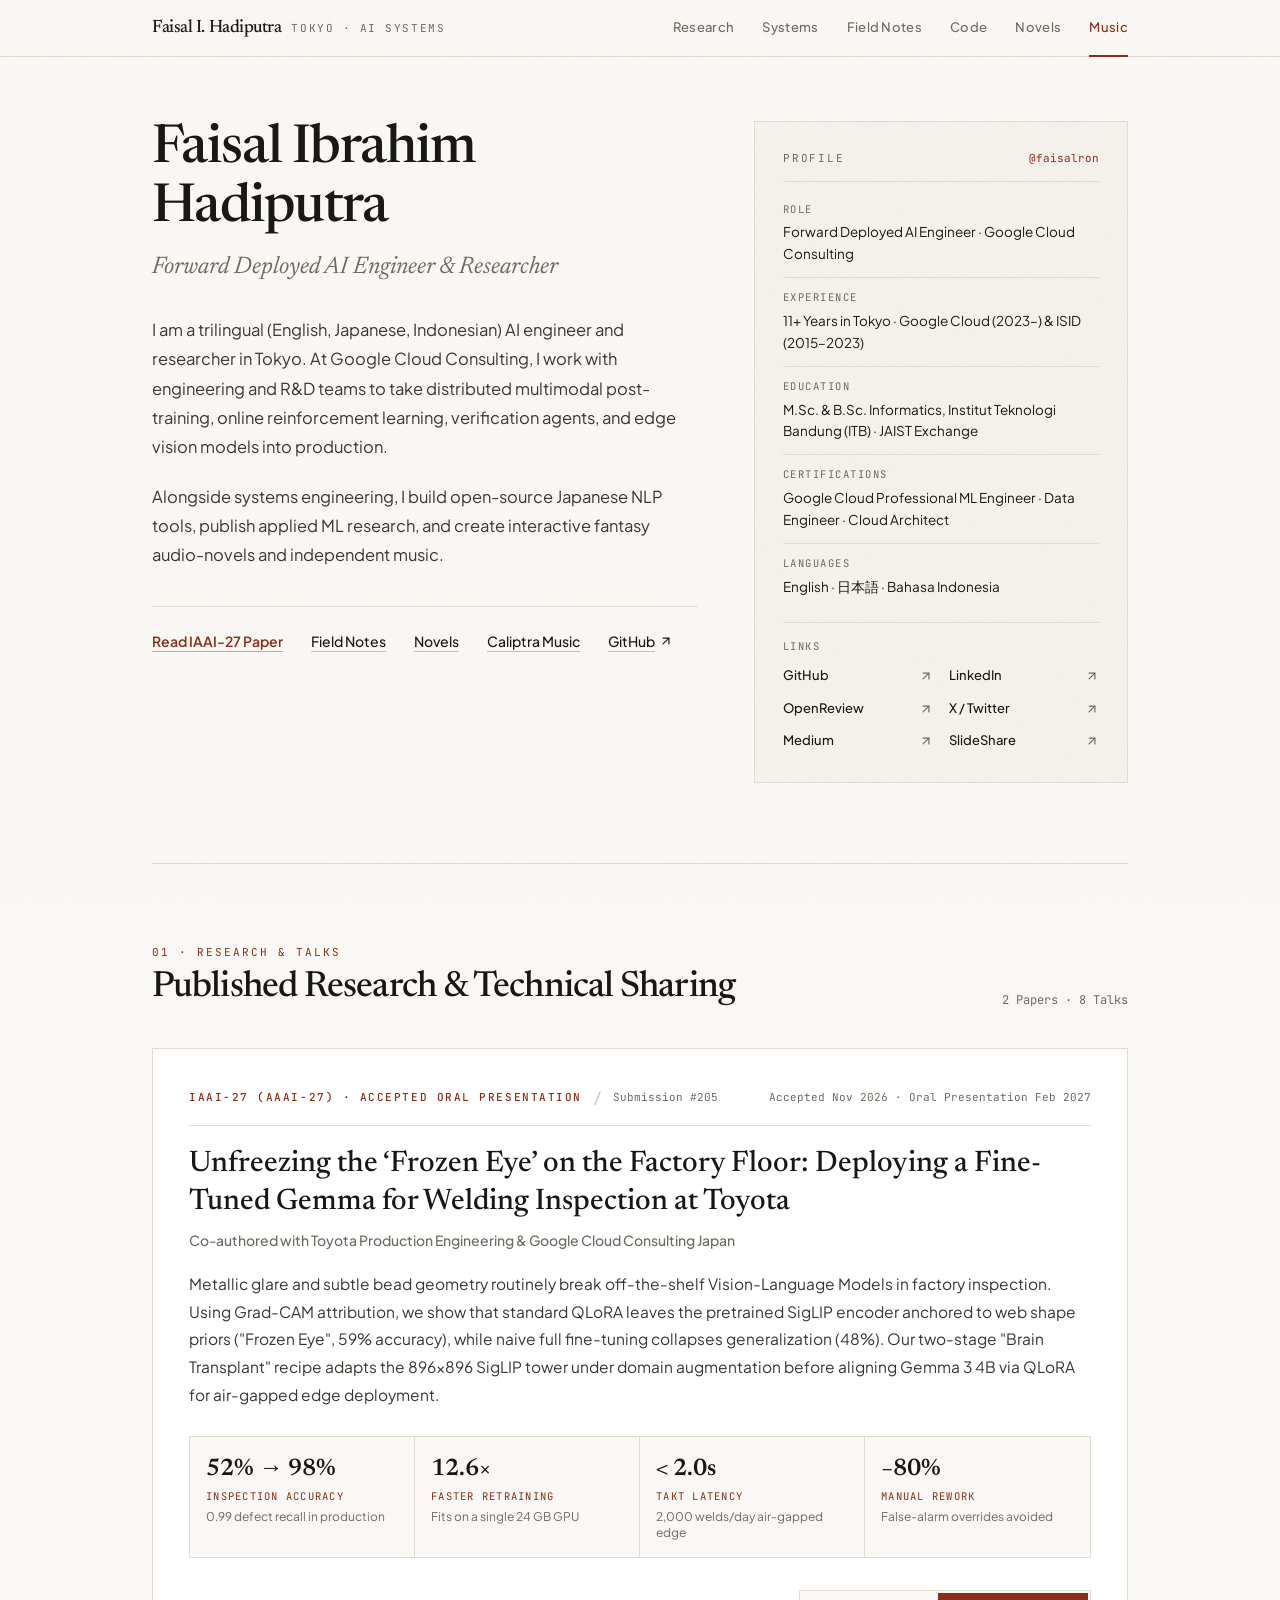
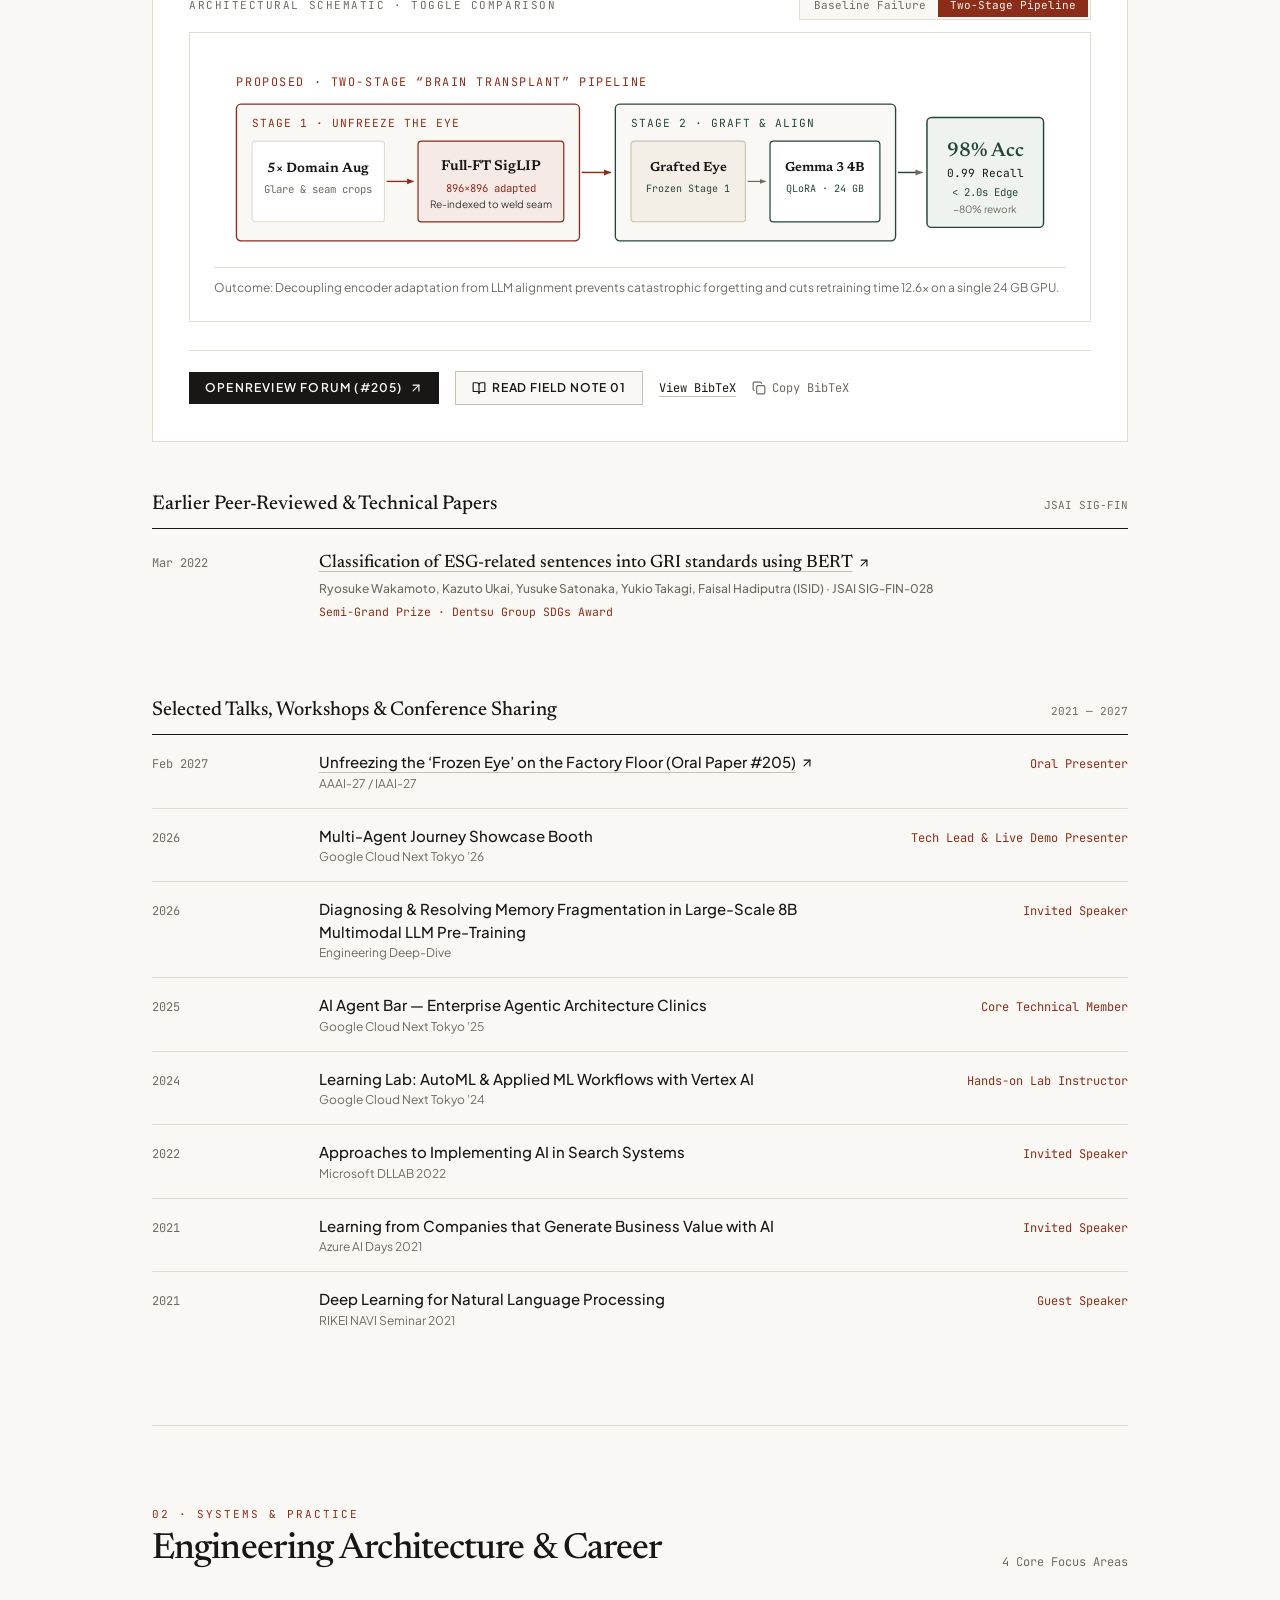
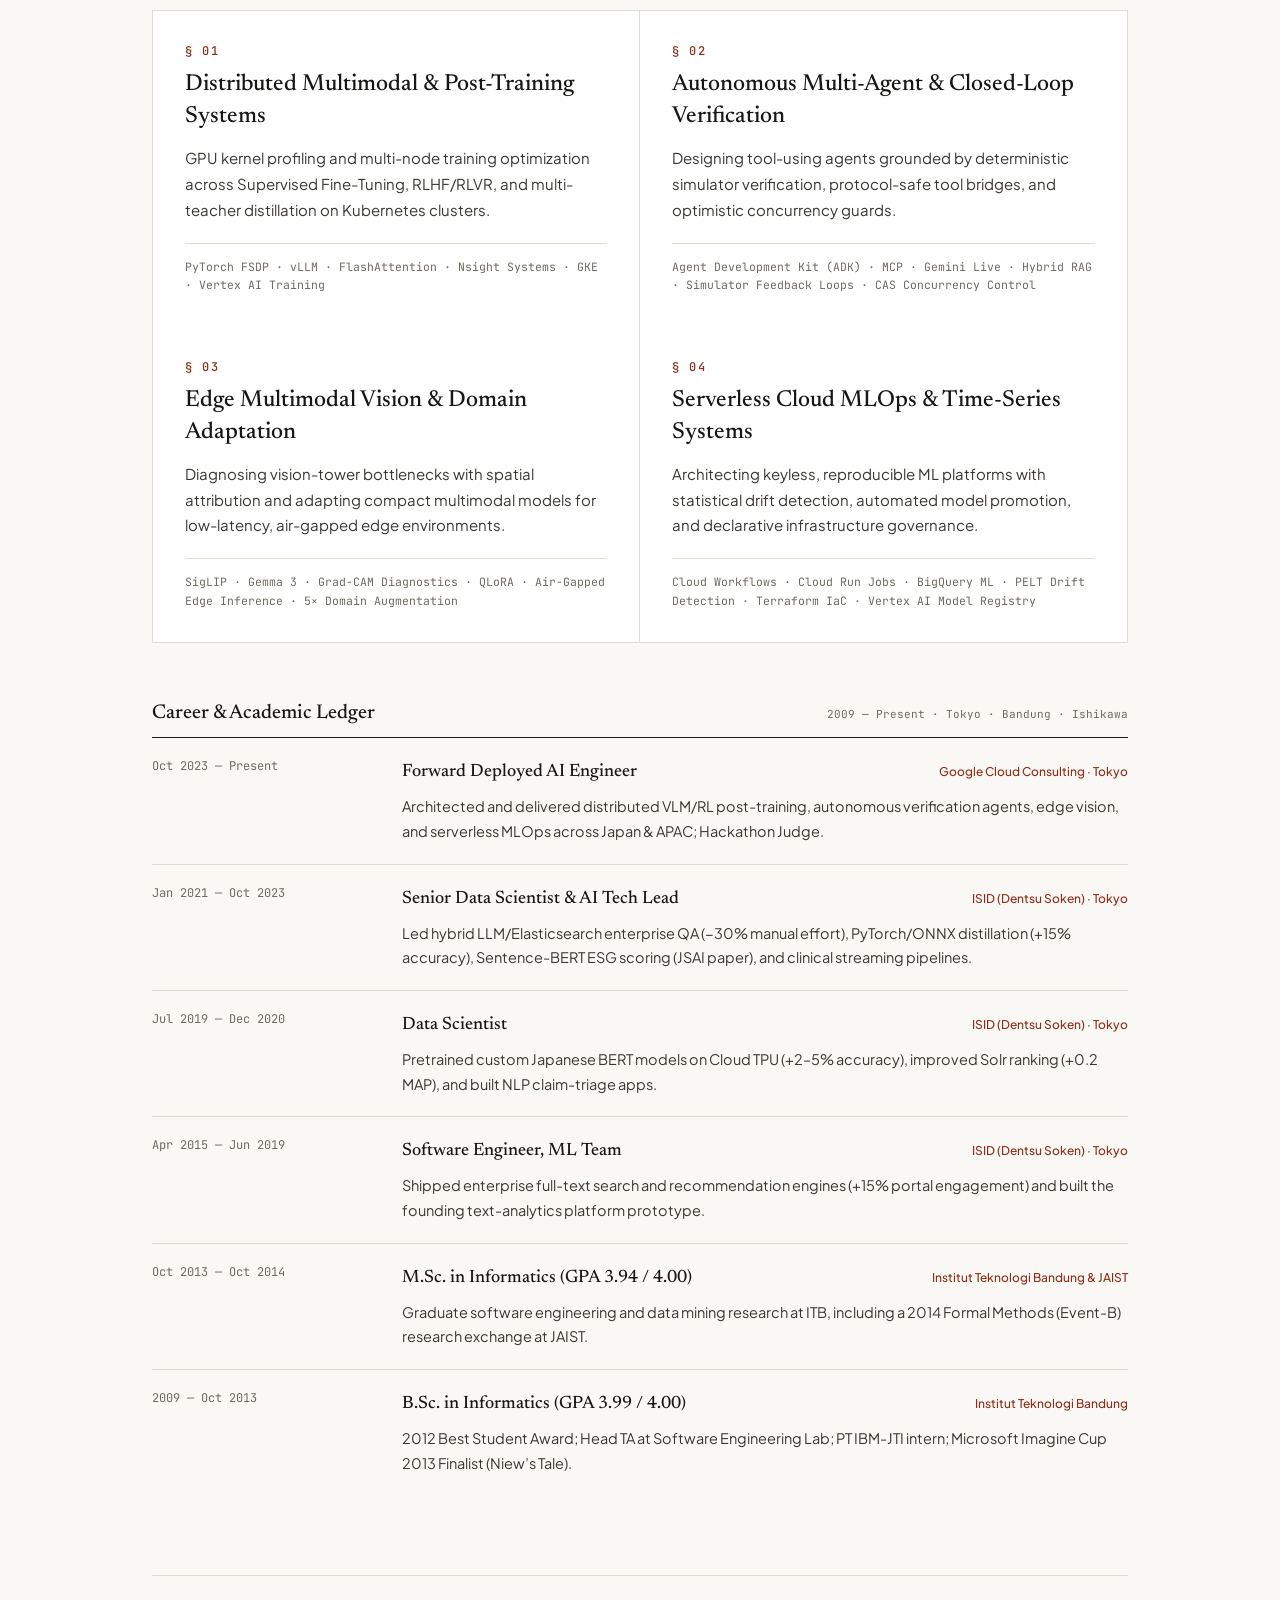
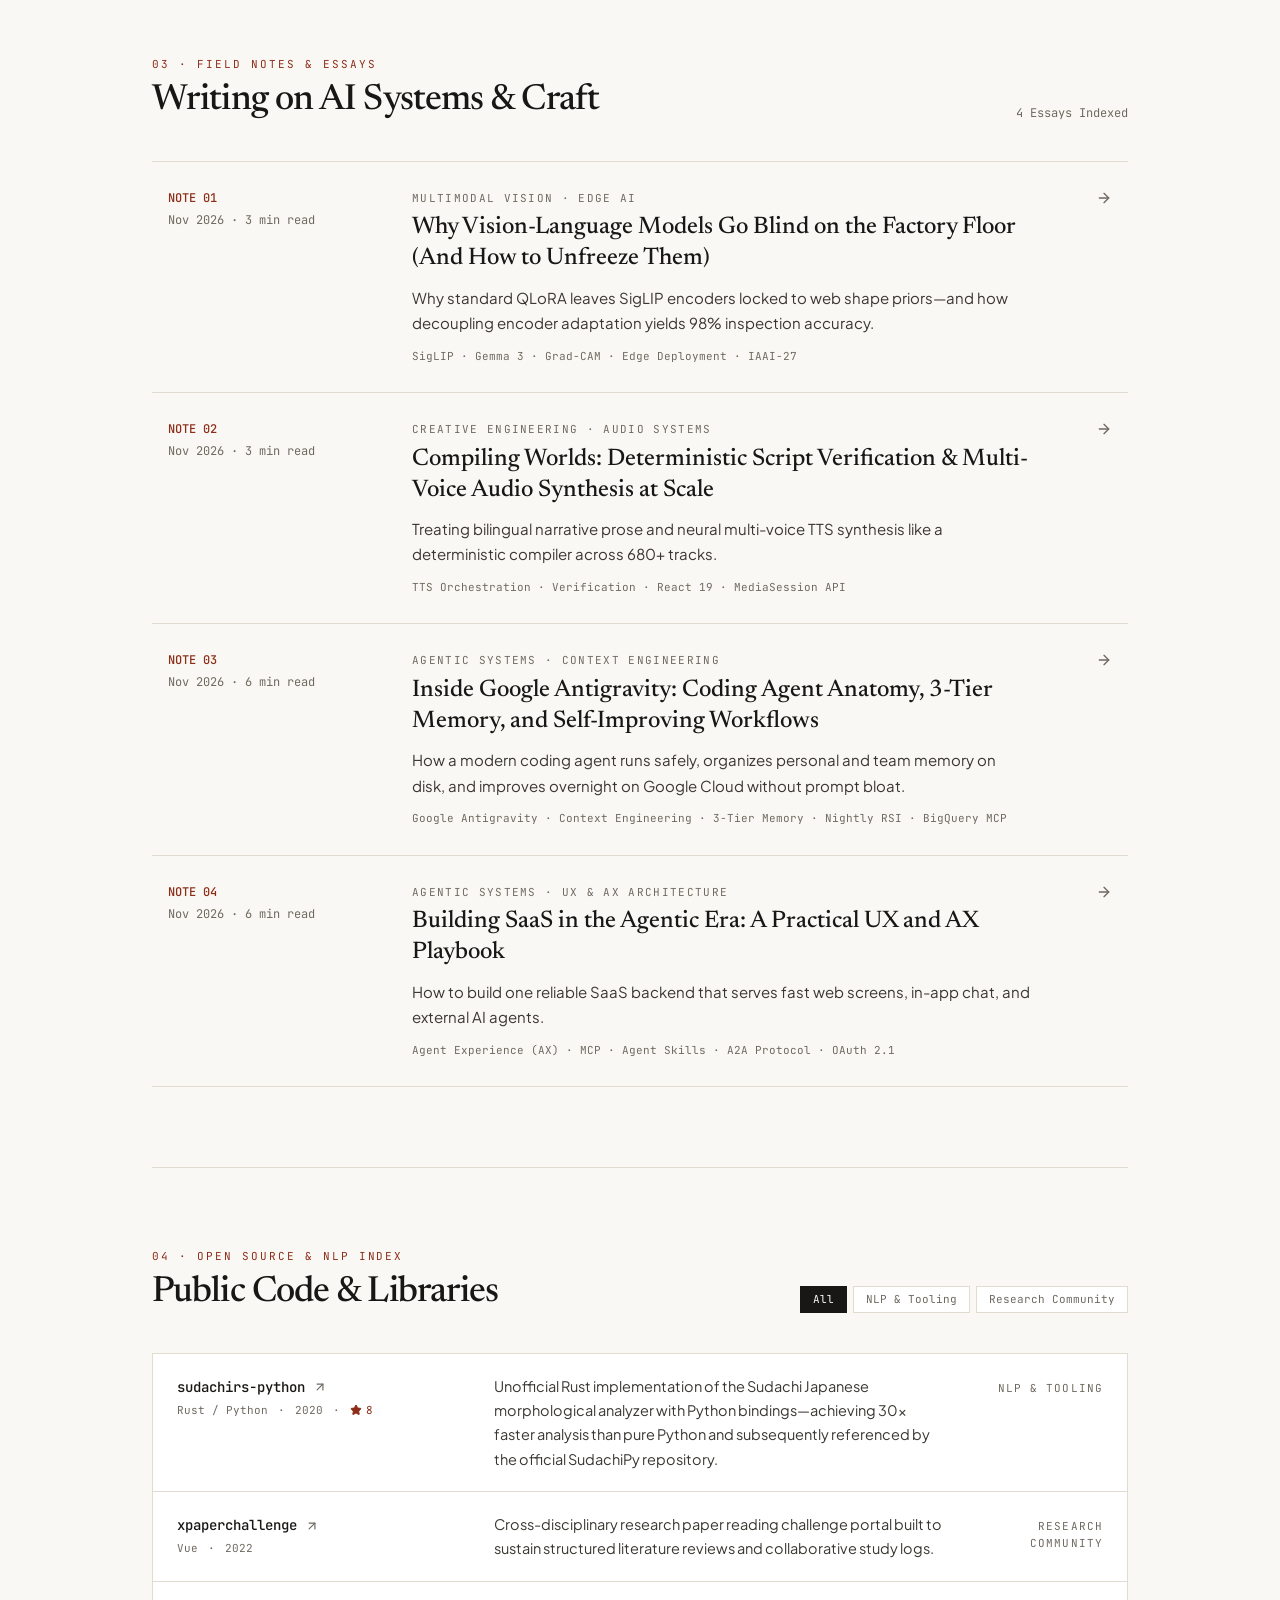
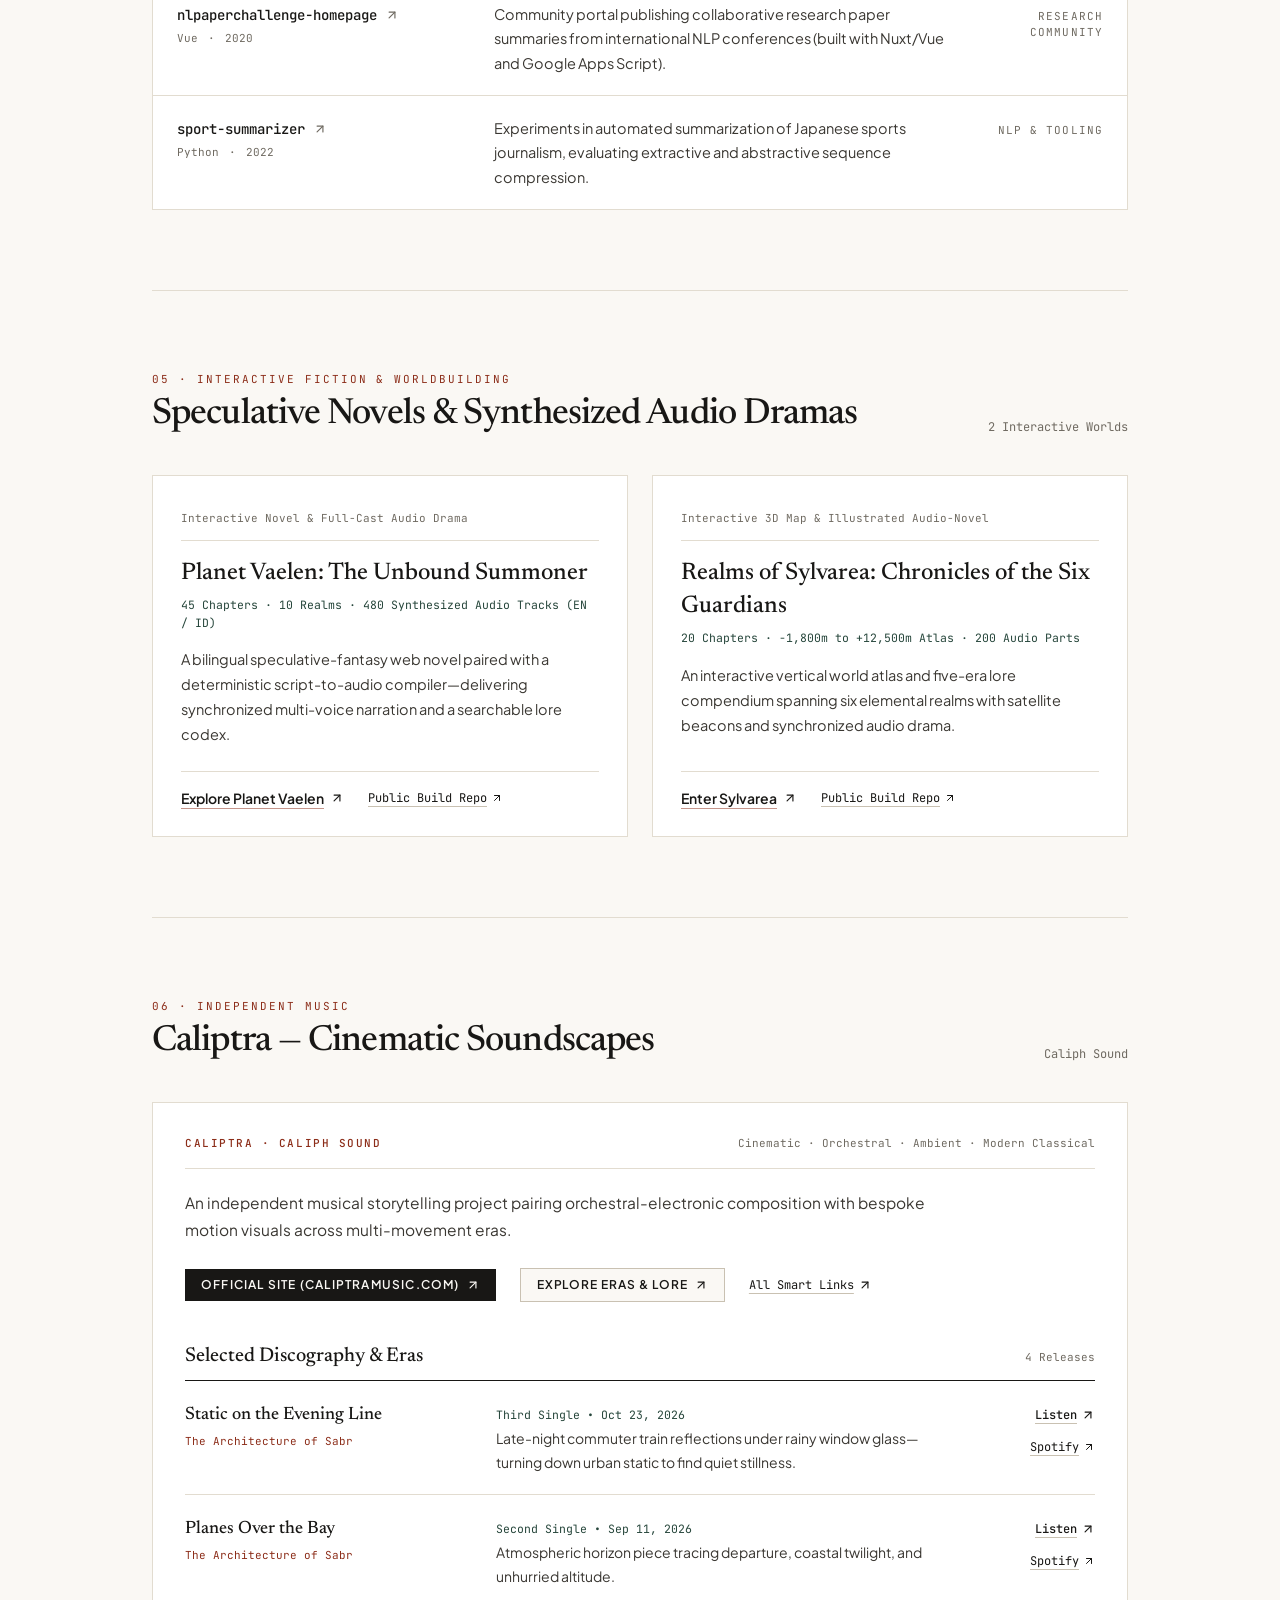
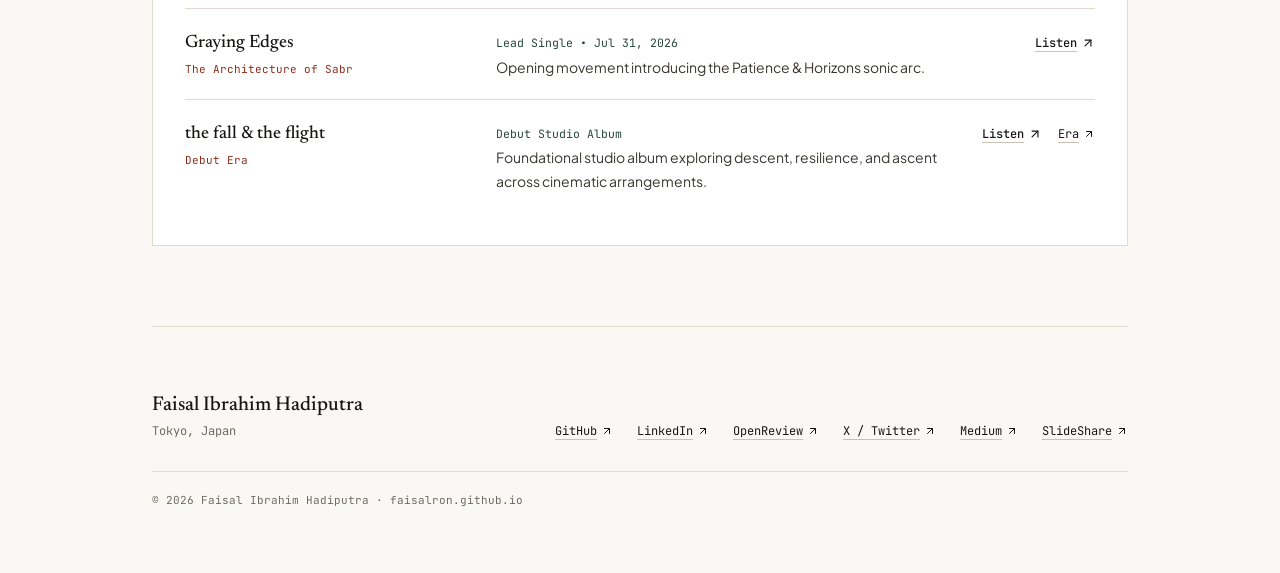
==== commit 73152cc8: "chore(deploy): publish production bundle (2026-11-22 00:43:51 UTC)" ====
--- a/index.html
+++ b/index.html
@@ -50,7 +50,7 @@
             "@id": "https://faisalron.github.io/#profilepage",
             "url": "https://faisalron.github.io/",
             "name": "Faisal Ibrahim Hadiputra — Forward Deployed AI Engineer & Researcher",
-            "dateModified": "2026-11-20",
+            "dateModified": "2026-11-22",
             "inLanguage": "en",
             "isPartOf": {
               "@id": "https://faisalron.github.io/#website"
@@ -196,6 +196,16 @@
             }
           },
           {
+            "@type": "TechArticle",
+            "@id": "https://faisalron.github.io/#note-building-saas-in-the-agentic-era",
+            "headline": "Building SaaS in the Agentic Era: A Practical UX and AX Playbook",
+            "url": "https://faisalron.github.io/#note/building-saas-in-the-agentic-era",
+            "datePublished": "2026-11-22",
+            "author": {
+              "@id": "https://faisalron.github.io/#person"
+            }
+          },
+          {
             "@type": "SoftwareSourceCode",
             "@id": "https://faisalron.github.io/#repo-sudachirs-python",
             "name": "sudachirs-python",
@@ -236,7 +246,7 @@
         ]
       }
     </script>
-    <script type="module" crossorigin src="./assets/index-DDYCS8an.js"></script>
+    <script type="module" crossorigin src="./assets/index-BtEjYIhr.js"></script>
     <link rel="stylesheet" crossorigin href="./assets/index-Dr4uN33h.css">
   </head>
   <body class="bg-[#FAF8F4] text-[#3A3732] antialiased selection:bg-[#F5EAE6] selection:text-[#8C2D19]">
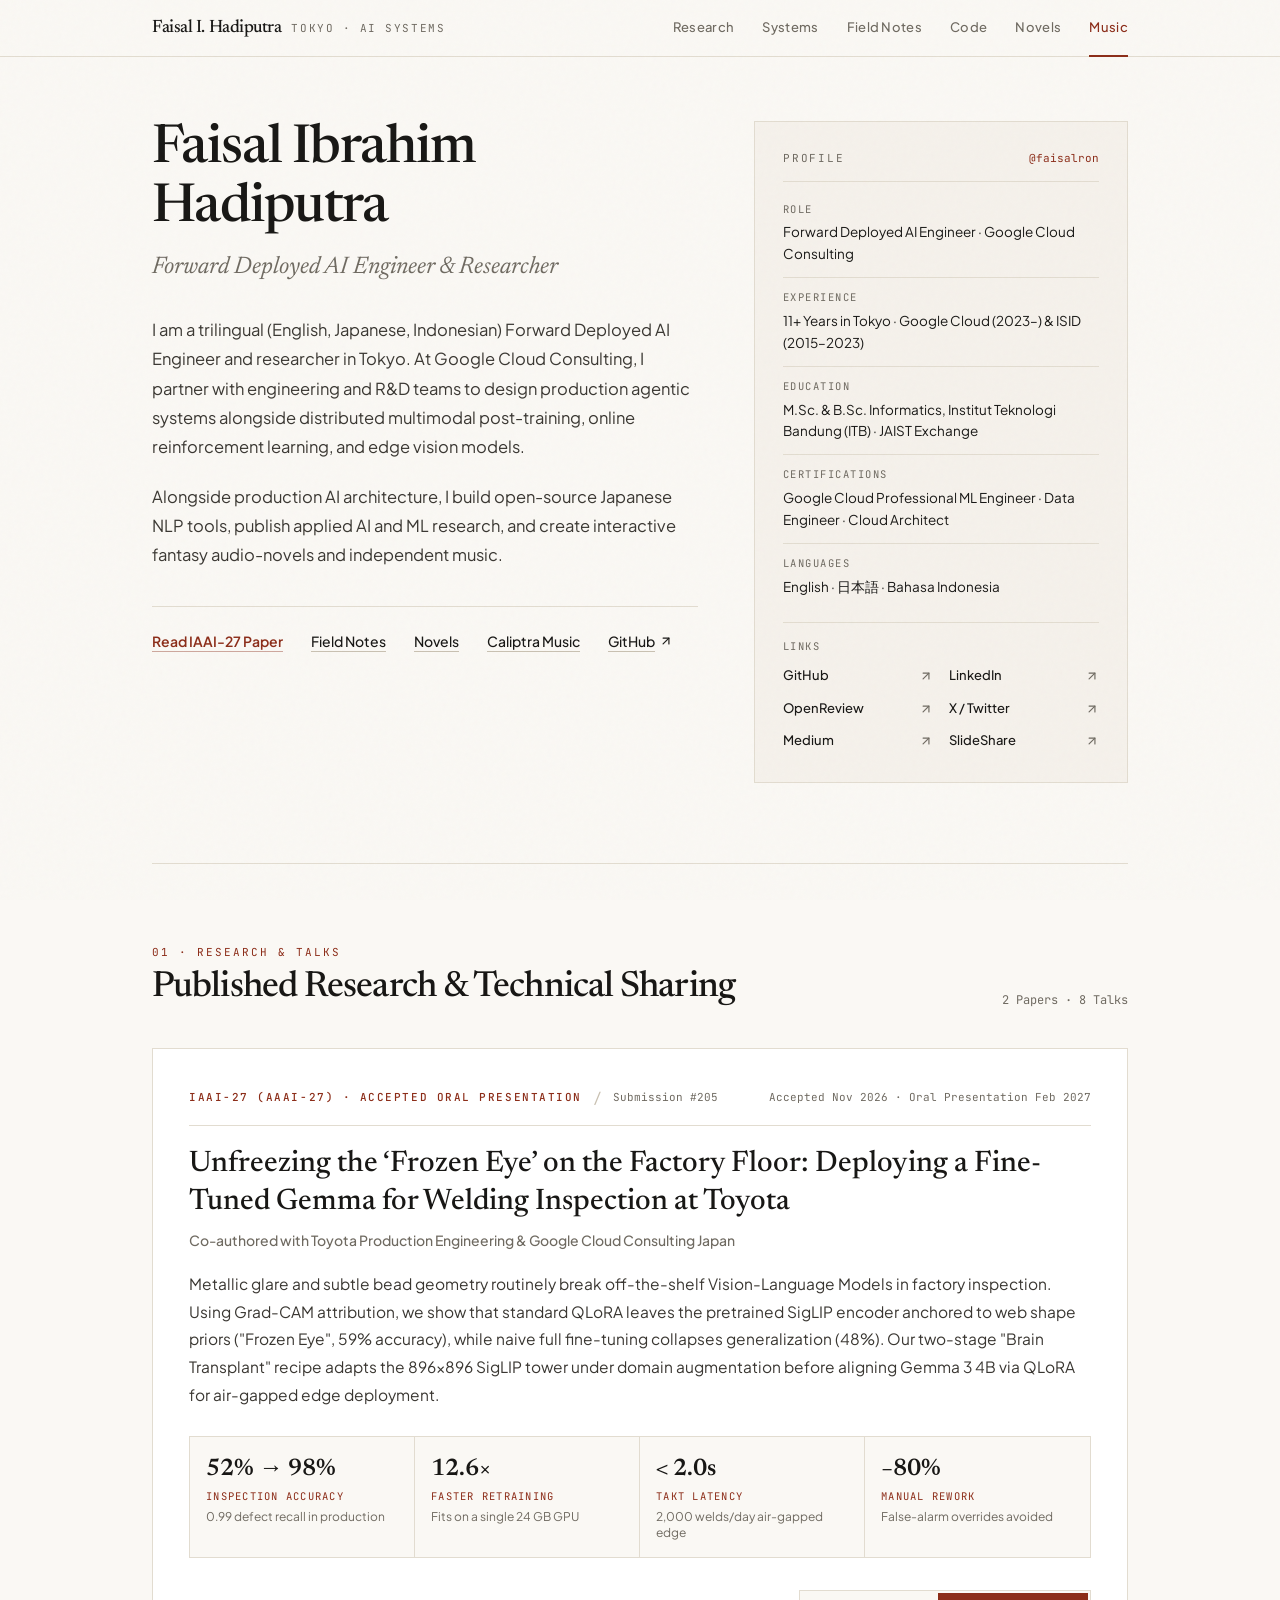
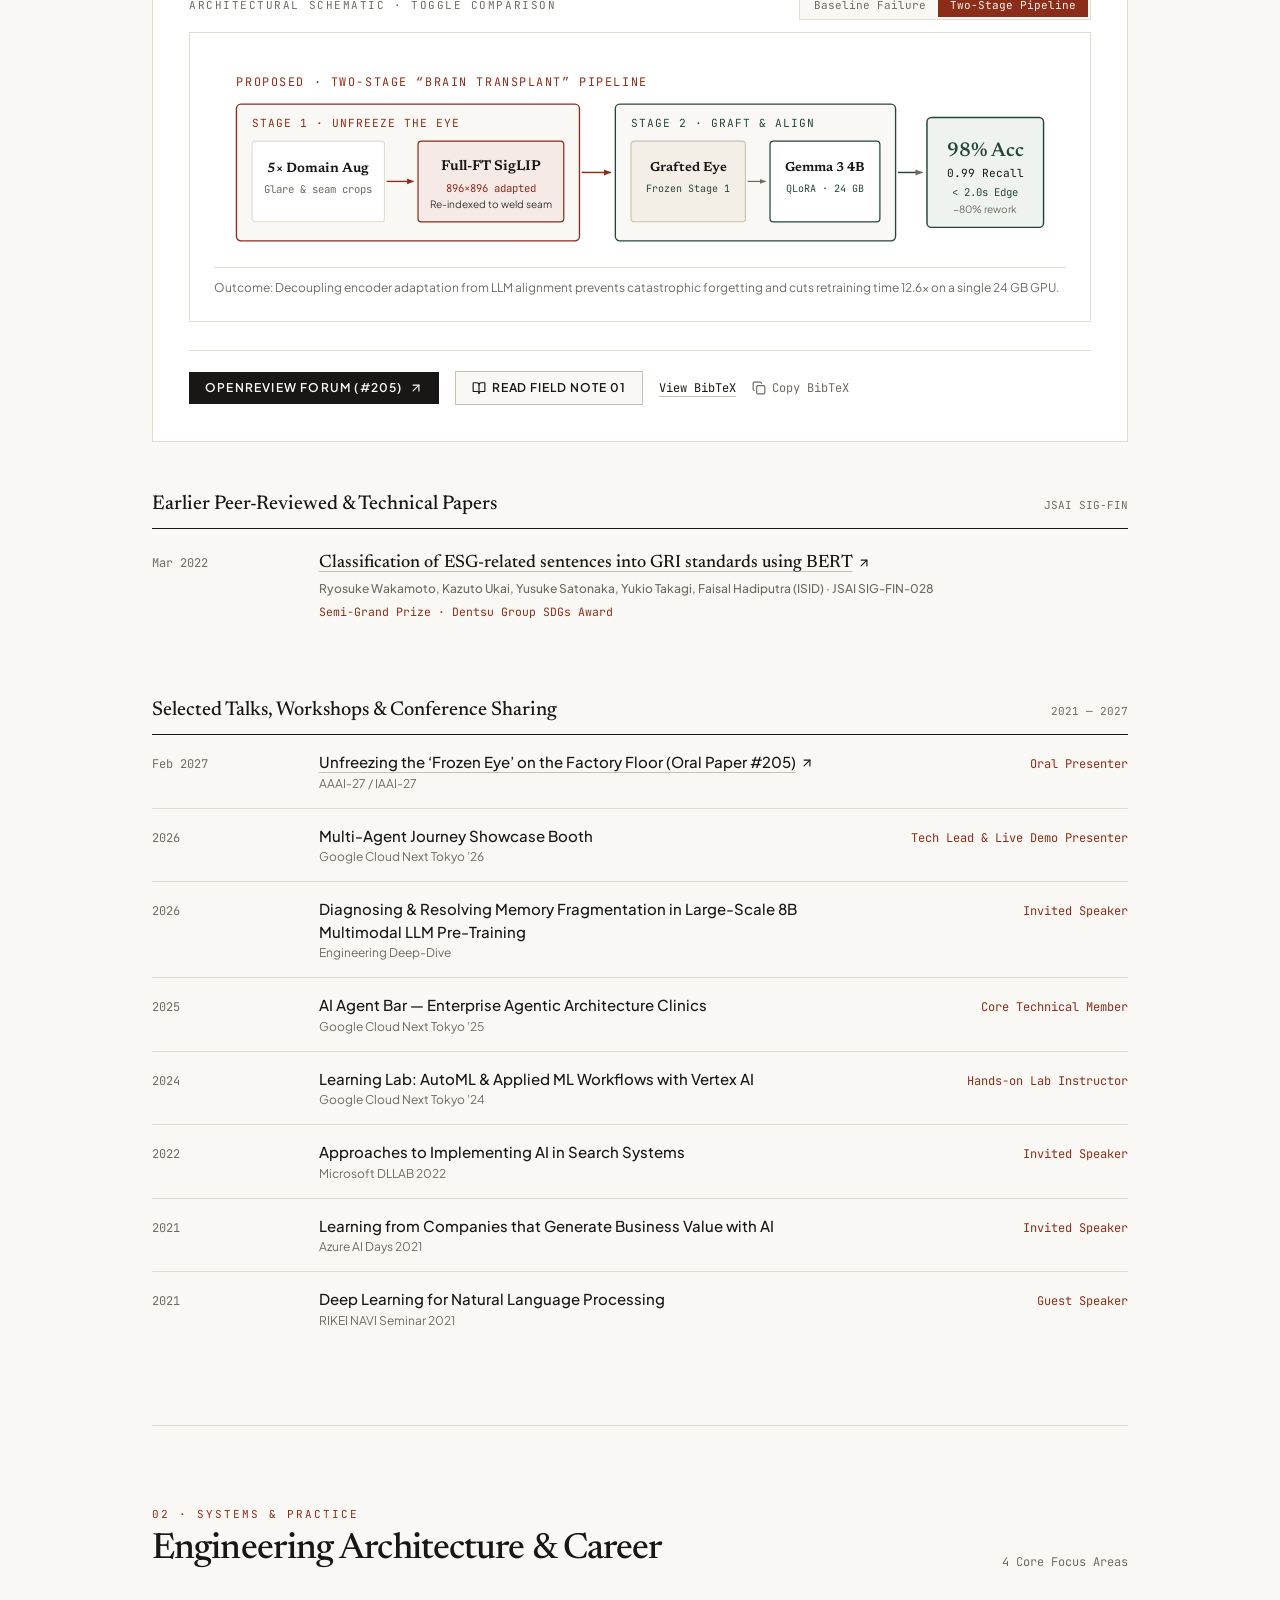
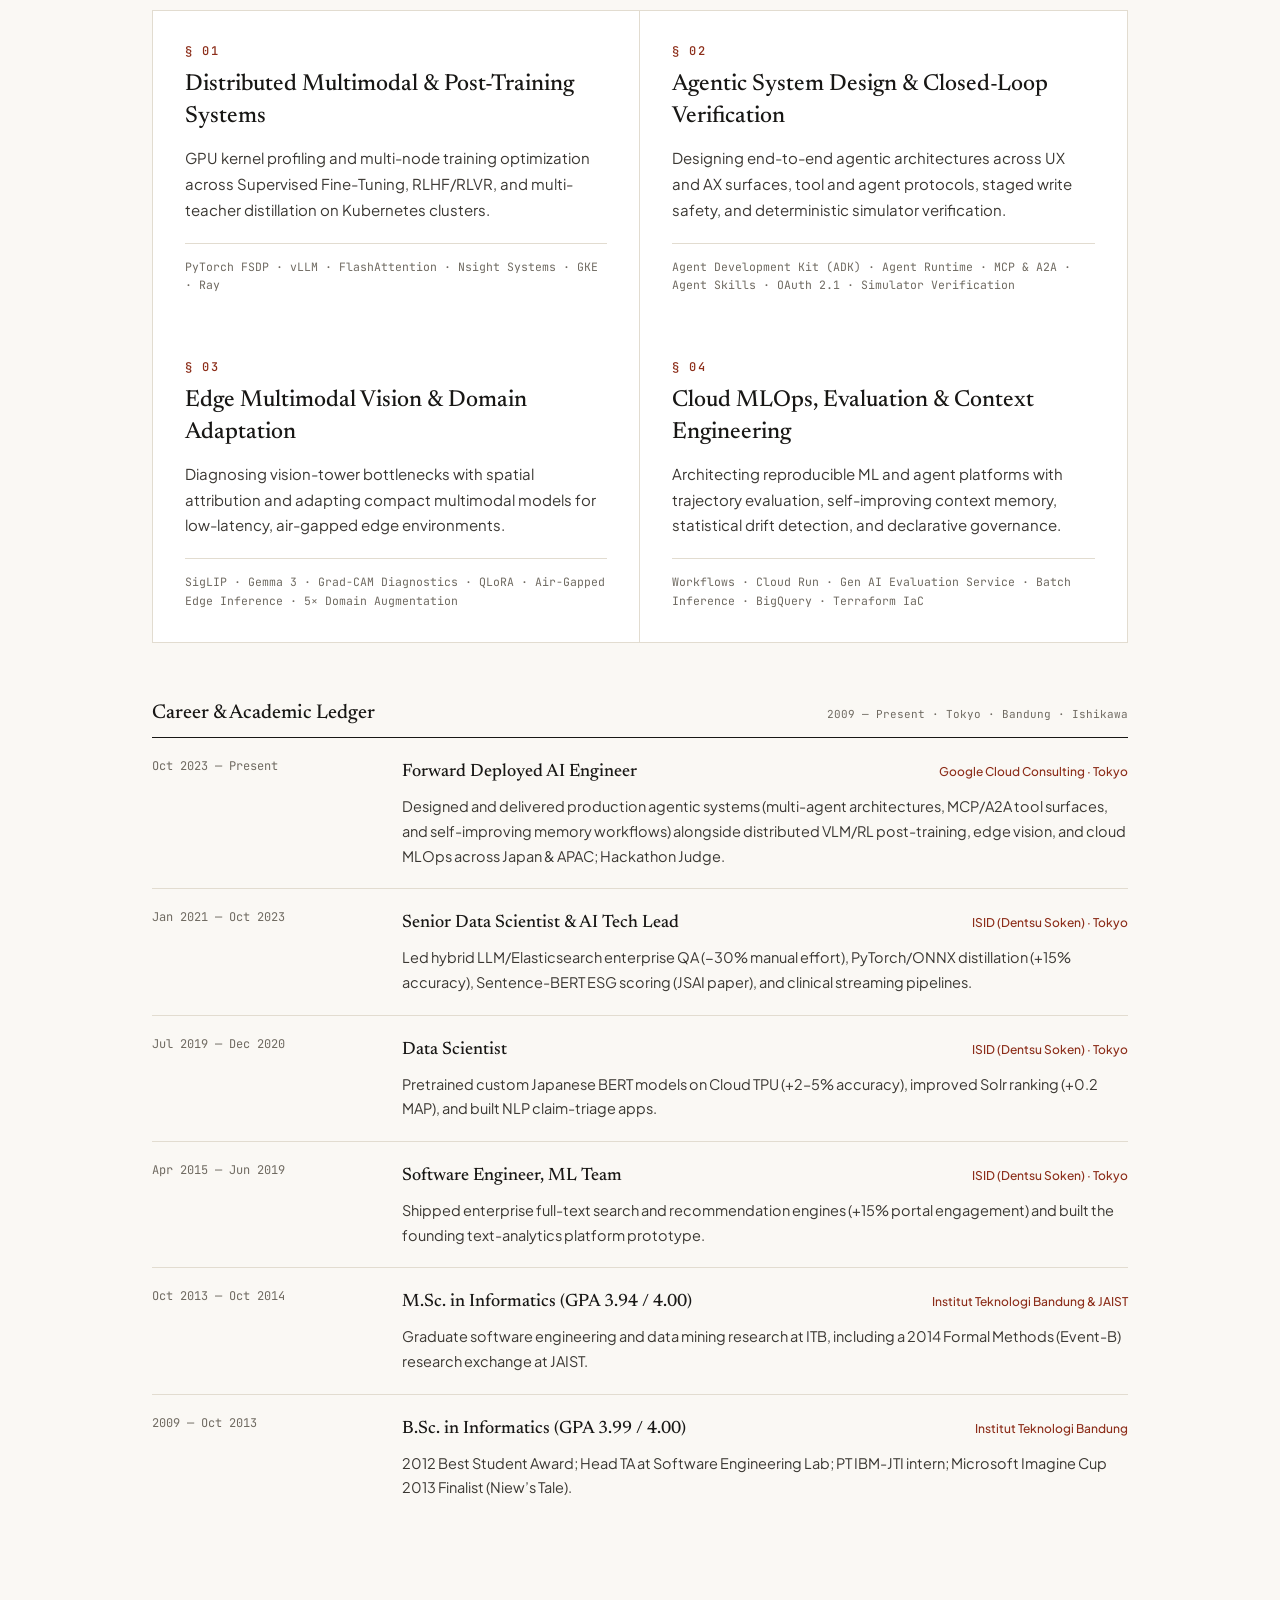
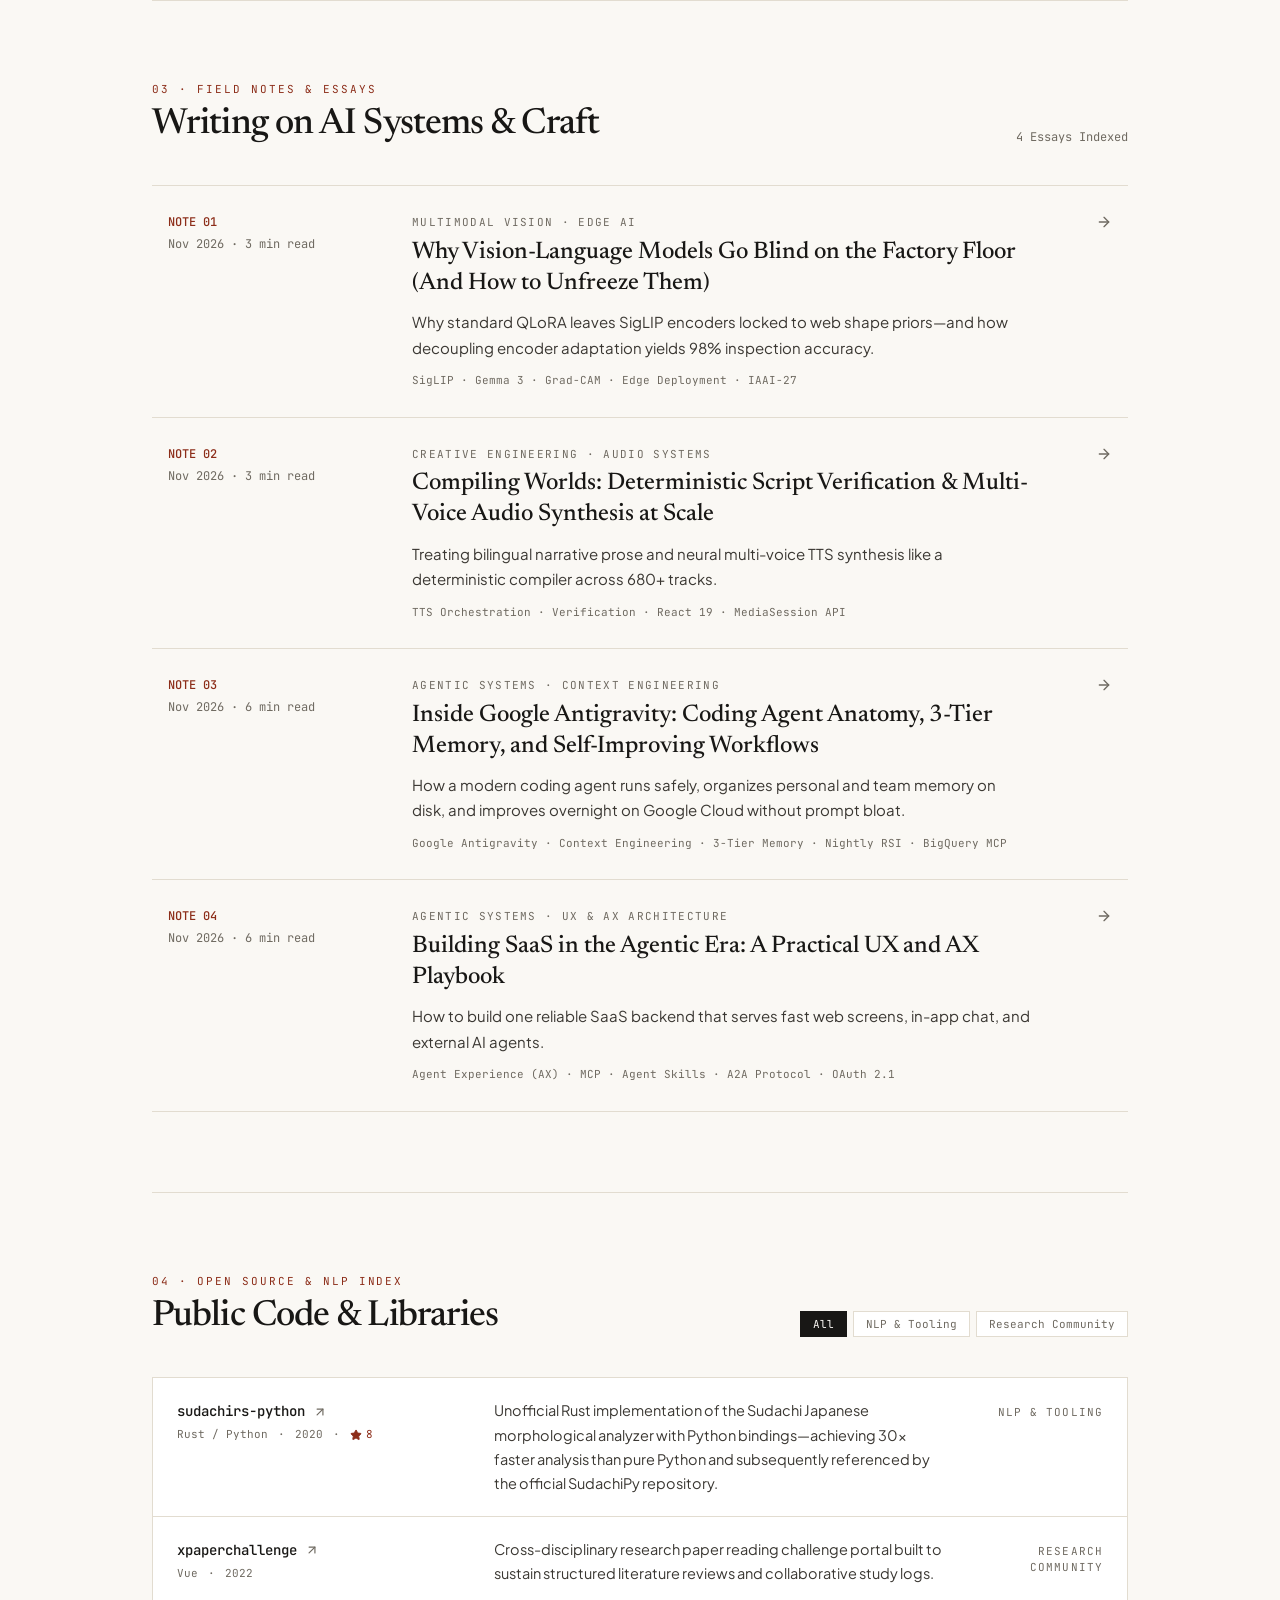
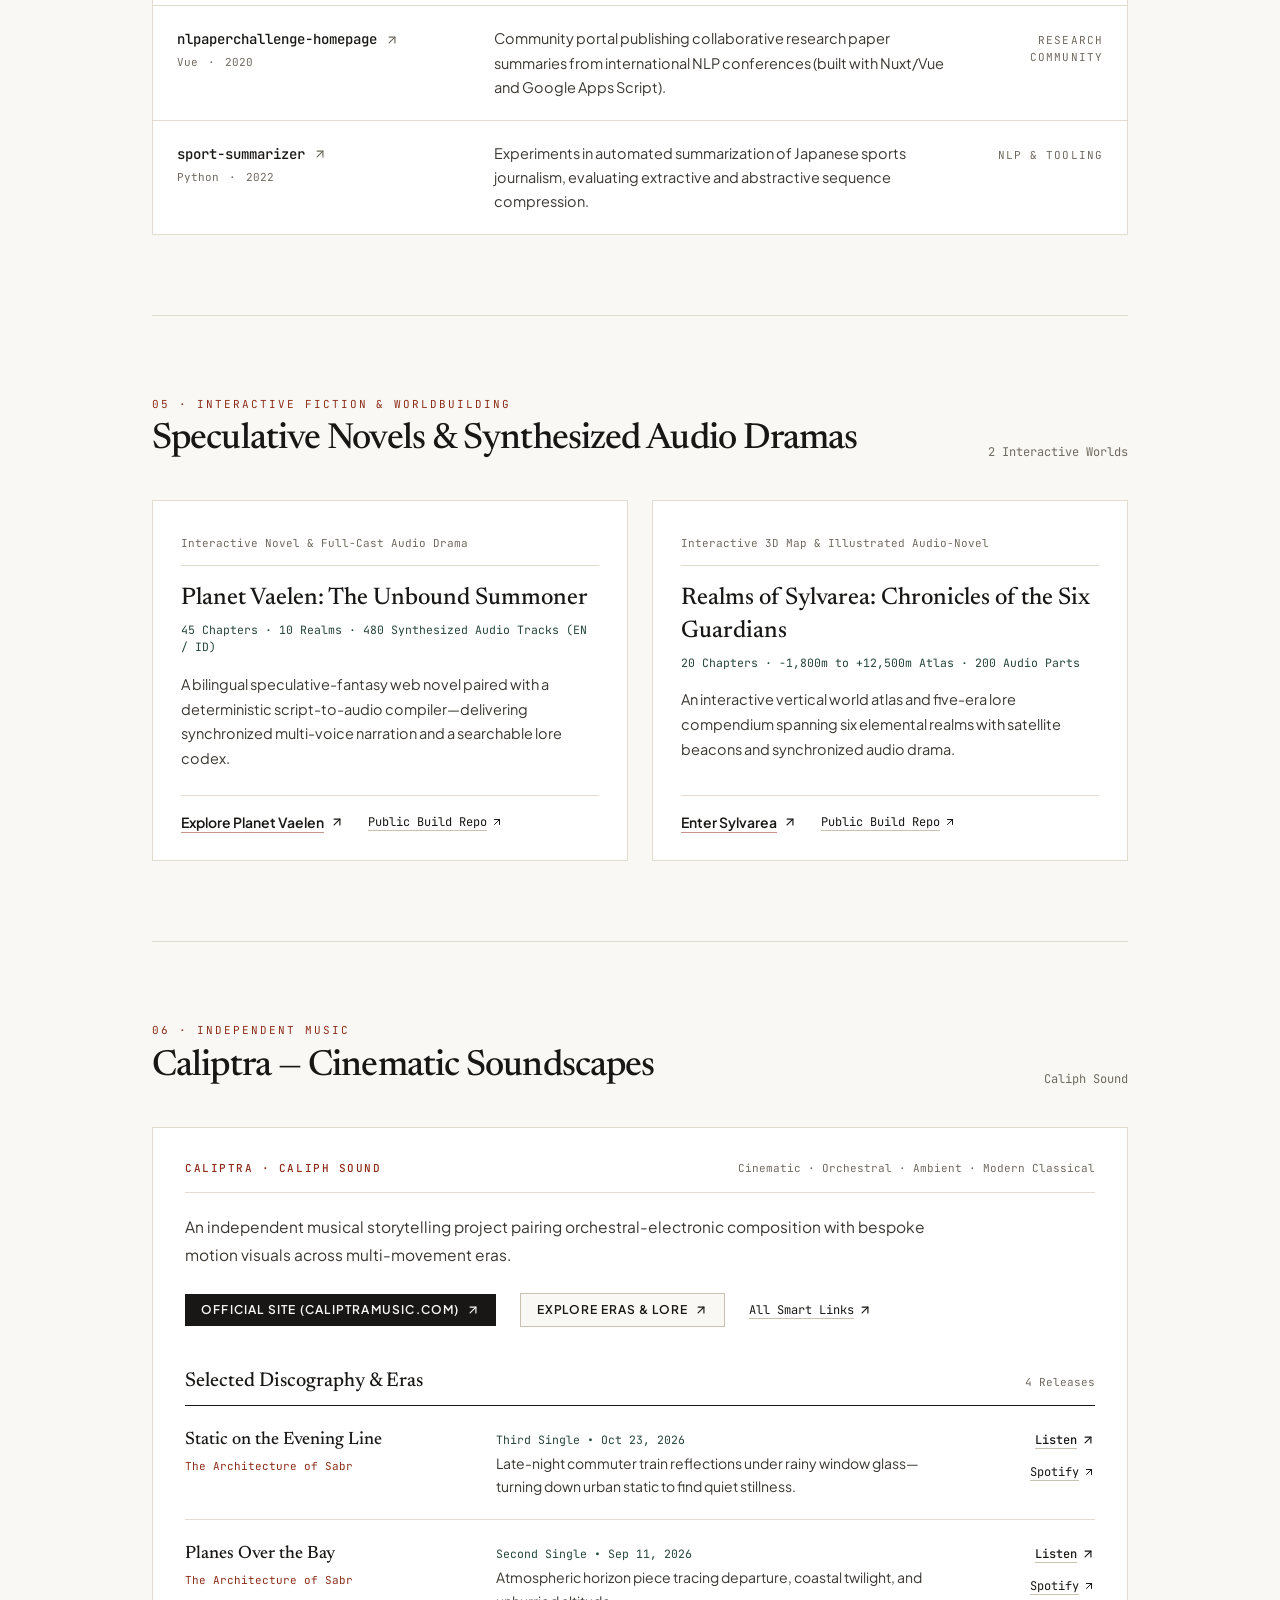
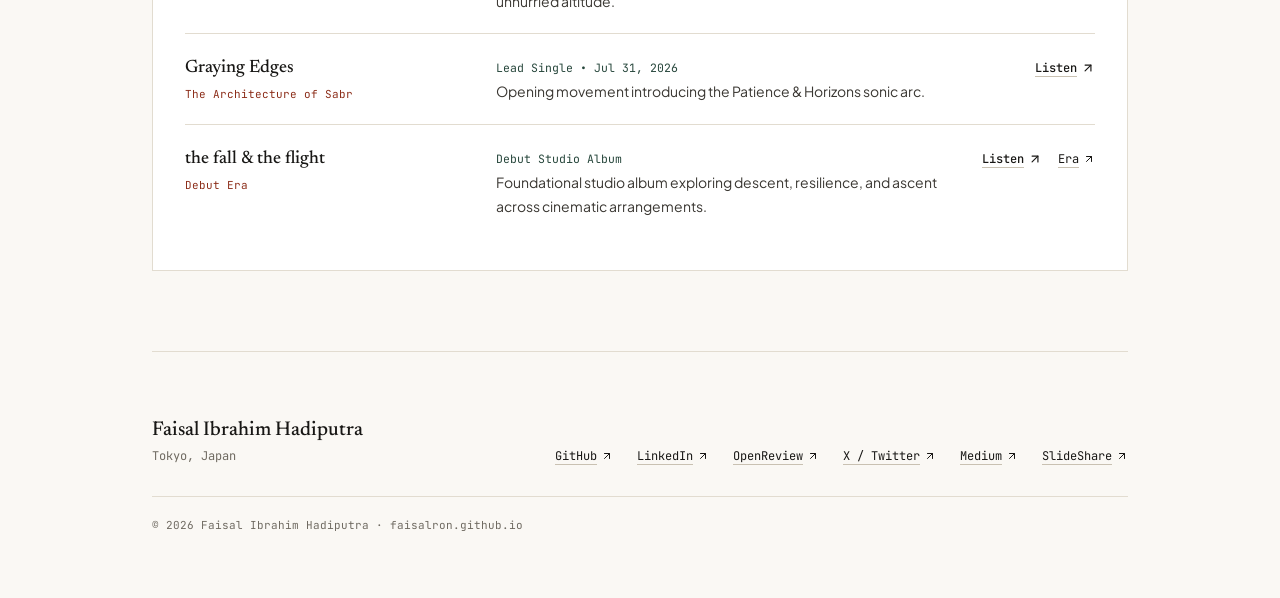
==== commit dabcbc1d: "chore(deploy): publish production bundle (2026-11-22 01:19:54 UTC)" ====
--- a/index.html
+++ b/index.html
@@ -6,7 +6,7 @@
     <title>Faisal Ibrahim Hadiputra — Forward Deployed AI Engineer &amp; Researcher</title>
     <meta
       name="description"
-      content="Personal website of Faisal Ibrahim Hadiputra, Forward Deployed AI Engineer and Researcher in Tokyo — applied AI research, multimodal &amp; agentic systems, open-source Japanese NLP, interactive audio-novels, and Caliptra music."
+      content="Personal website of Faisal Ibrahim Hadiputra, Forward Deployed AI Engineer and Researcher in Tokyo: designing agentic systems, multimodal post-training, applied AI research, open-source Japanese NLP, interactive audio-novels, and Caliptra music."
     />
     <meta name="author" content="Faisal Ibrahim Hadiputra" />
     <link rel="canonical" href="https://faisalron.github.io/" />
@@ -19,7 +19,7 @@
     <meta property="og:title" content="Faisal Ibrahim Hadiputra — Forward Deployed AI Engineer &amp; Researcher" />
     <meta
       property="og:description"
-      content="Applied AI research (IAAI-27 Oral), multimodal &amp; agentic systems, open-source Japanese NLP, interactive fantasy audio-novels, and Caliptra music by Faisal Ibrahim Hadiputra in Tokyo."
+      content="Designing agentic systems, applied AI research (IAAI-27 Oral), multimodal post-training, open-source Japanese NLP, interactive fantasy audio-novels, and Caliptra music by Faisal Ibrahim Hadiputra in Tokyo."
     />
     <meta property="og:site_name" content="Faisal Ibrahim Hadiputra" />
 
@@ -29,7 +29,7 @@
     <meta name="twitter:title" content="Faisal Ibrahim Hadiputra — Forward Deployed AI Engineer &amp; Researcher" />
     <meta
       name="twitter:description"
-      content="Applied AI research (IAAI-27 Oral), multimodal &amp; agentic systems, open-source Japanese NLP, interactive fantasy audio-novels, and Caliptra music by Faisal Ibrahim Hadiputra in Tokyo."
+      content="Designing agentic systems, applied AI research (IAAI-27 Oral), multimodal post-training, open-source Japanese NLP, interactive fantasy audio-novels, and Caliptra music by Faisal Ibrahim Hadiputra in Tokyo."
     />
 
     <!-- Typography: Newsreader (Editorial Serif), Plus Jakarta Sans, JetBrains Mono -->
@@ -78,7 +78,7 @@
             "alternateName": ["Faisal Hadiputra", "faisalron"],
             "url": "https://faisalron.github.io/",
             "jobTitle": "Forward Deployed AI Engineer",
-            "description": "Trilingual Forward Deployed AI Engineer and Researcher at Google Cloud Consulting in Tokyo specializing in multimodal vision-language models, agentic verification, cloud MLOps, and Japanese NLP.",
+            "description": "Trilingual Forward Deployed AI Engineer and Researcher at Google Cloud Consulting in Tokyo specializing in designing production agentic systems, multimodal post-training, edge vision, cloud MLOps, and Japanese NLP.",
             "worksFor": {
               "@type": "Organization",
               "name": "Google Cloud Consulting"
@@ -99,10 +99,11 @@
             },
             "knowsLanguage": ["en", "ja", "id"],
             "knowsAbout": [
-              "Artificial Intelligence",
+              "Agentic System Design",
+              "Model Context Protocol (MCP) & A2A",
+              "Context & Memory Engineering",
               "Vision-Language Models",
               "Multimodal Machine Learning",
-              "Agentic AI Systems",
               "Natural Language Processing",
               "Cloud MLOps"
             ],
@@ -246,7 +247,7 @@
         ]
       }
     </script>
-    <script type="module" crossorigin src="./assets/index-BtEjYIhr.js"></script>
+    <script type="module" crossorigin src="./assets/index-DeR2Rcoz.js"></script>
     <link rel="stylesheet" crossorigin href="./assets/index-Dr4uN33h.css">
   </head>
   <body class="bg-[#FAF8F4] text-[#3A3732] antialiased selection:bg-[#F5EAE6] selection:text-[#8C2D19]">
